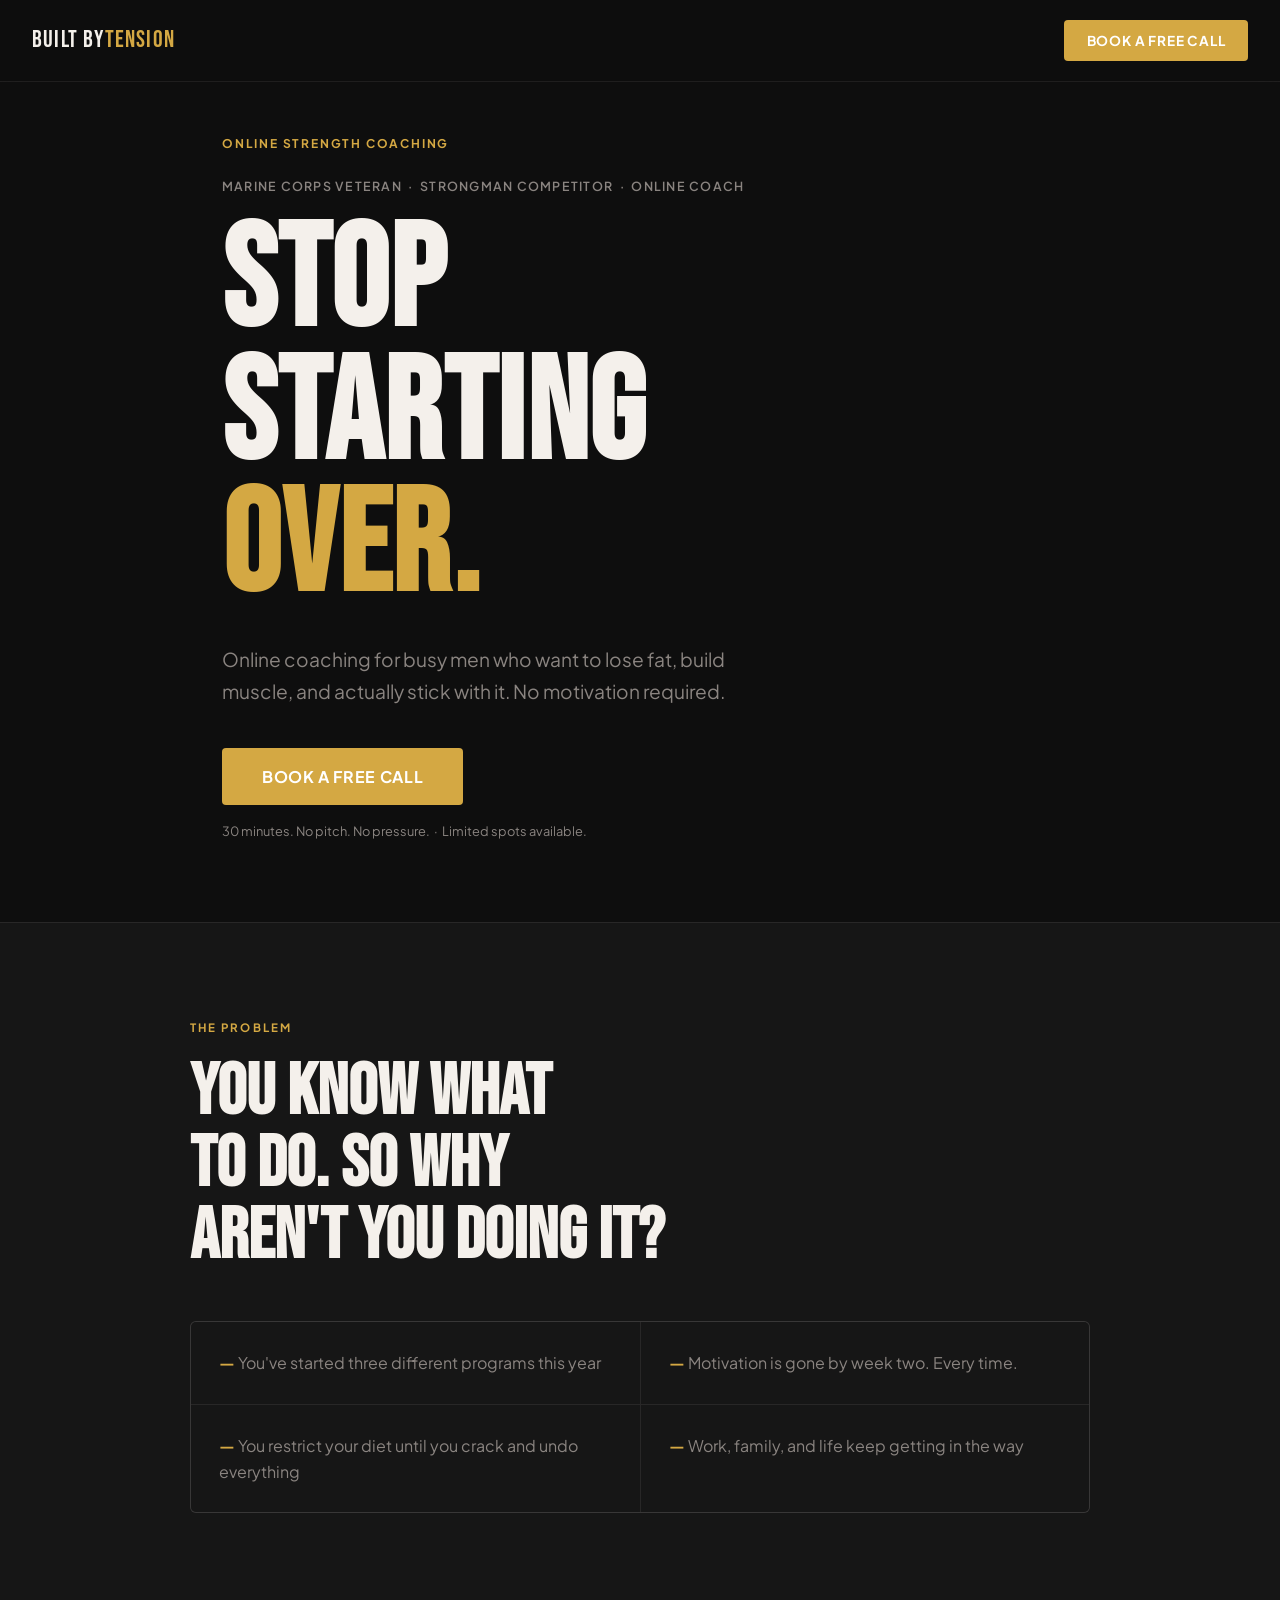
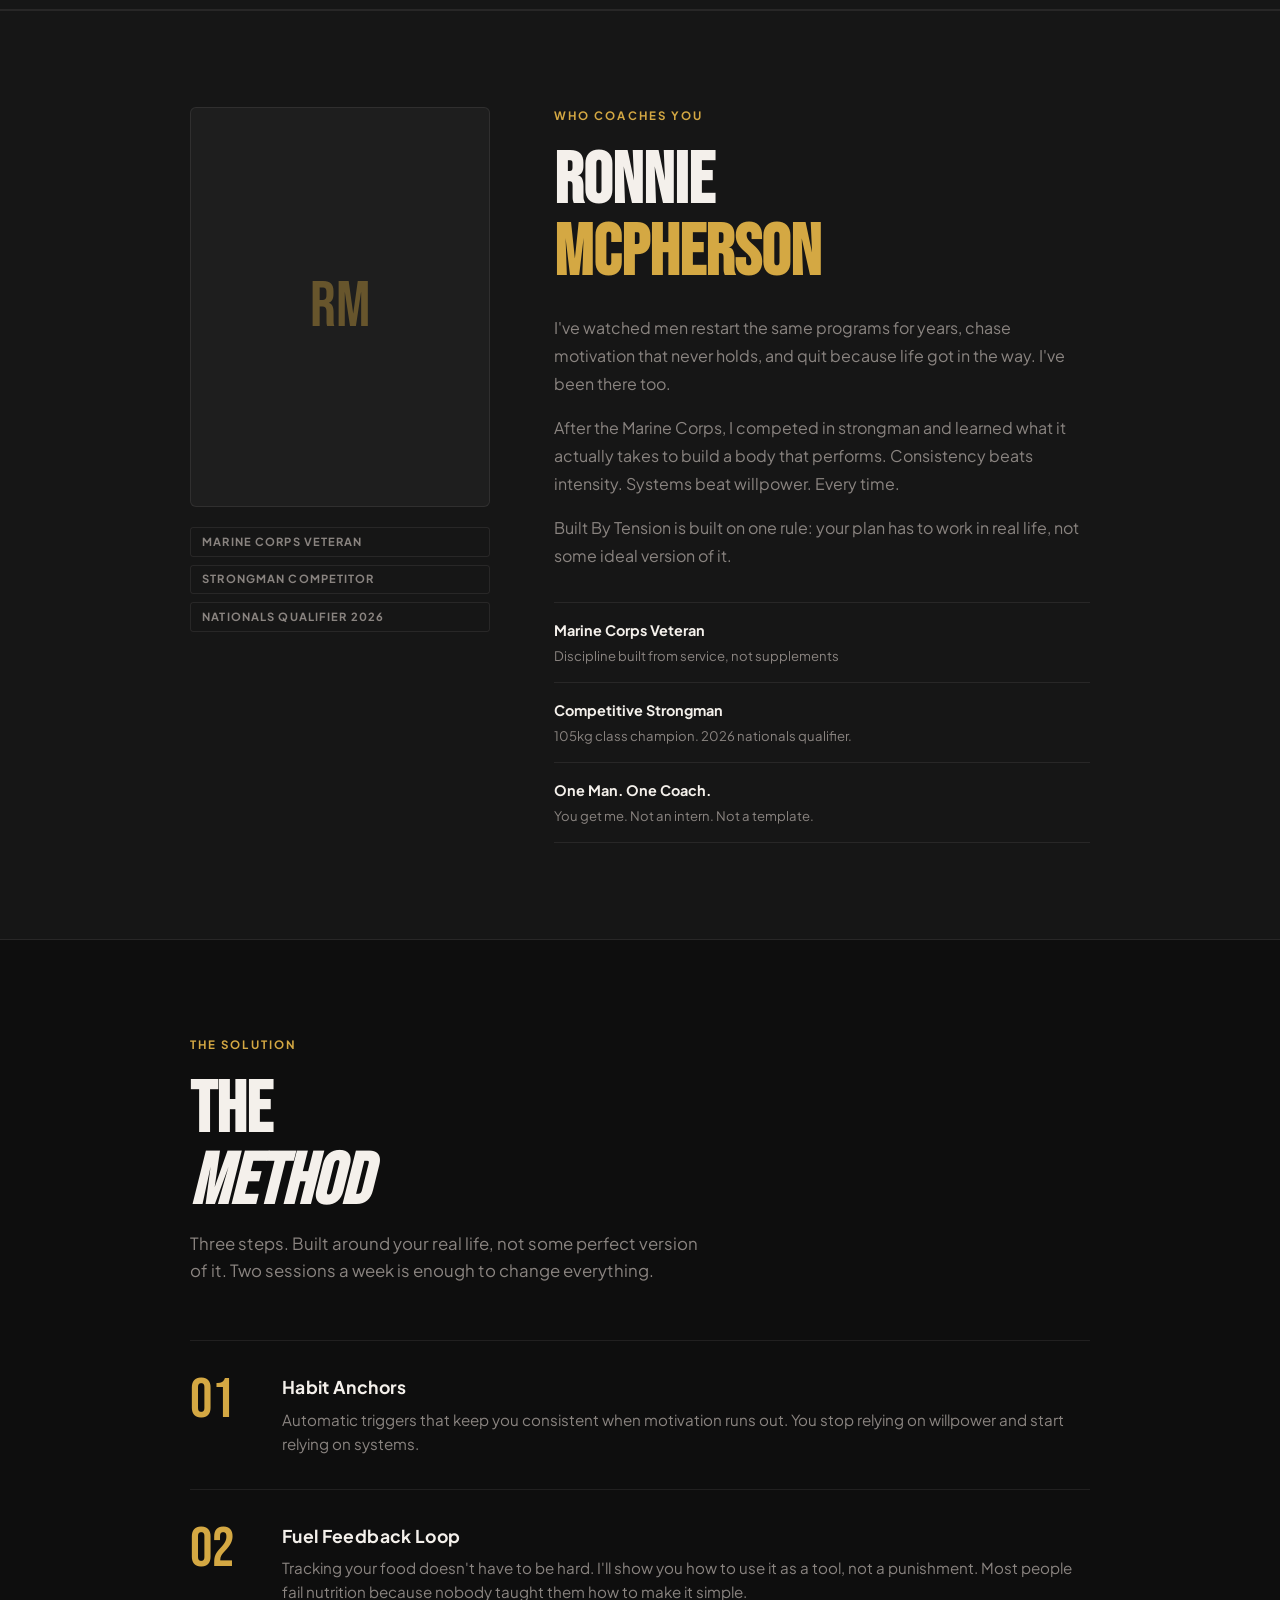
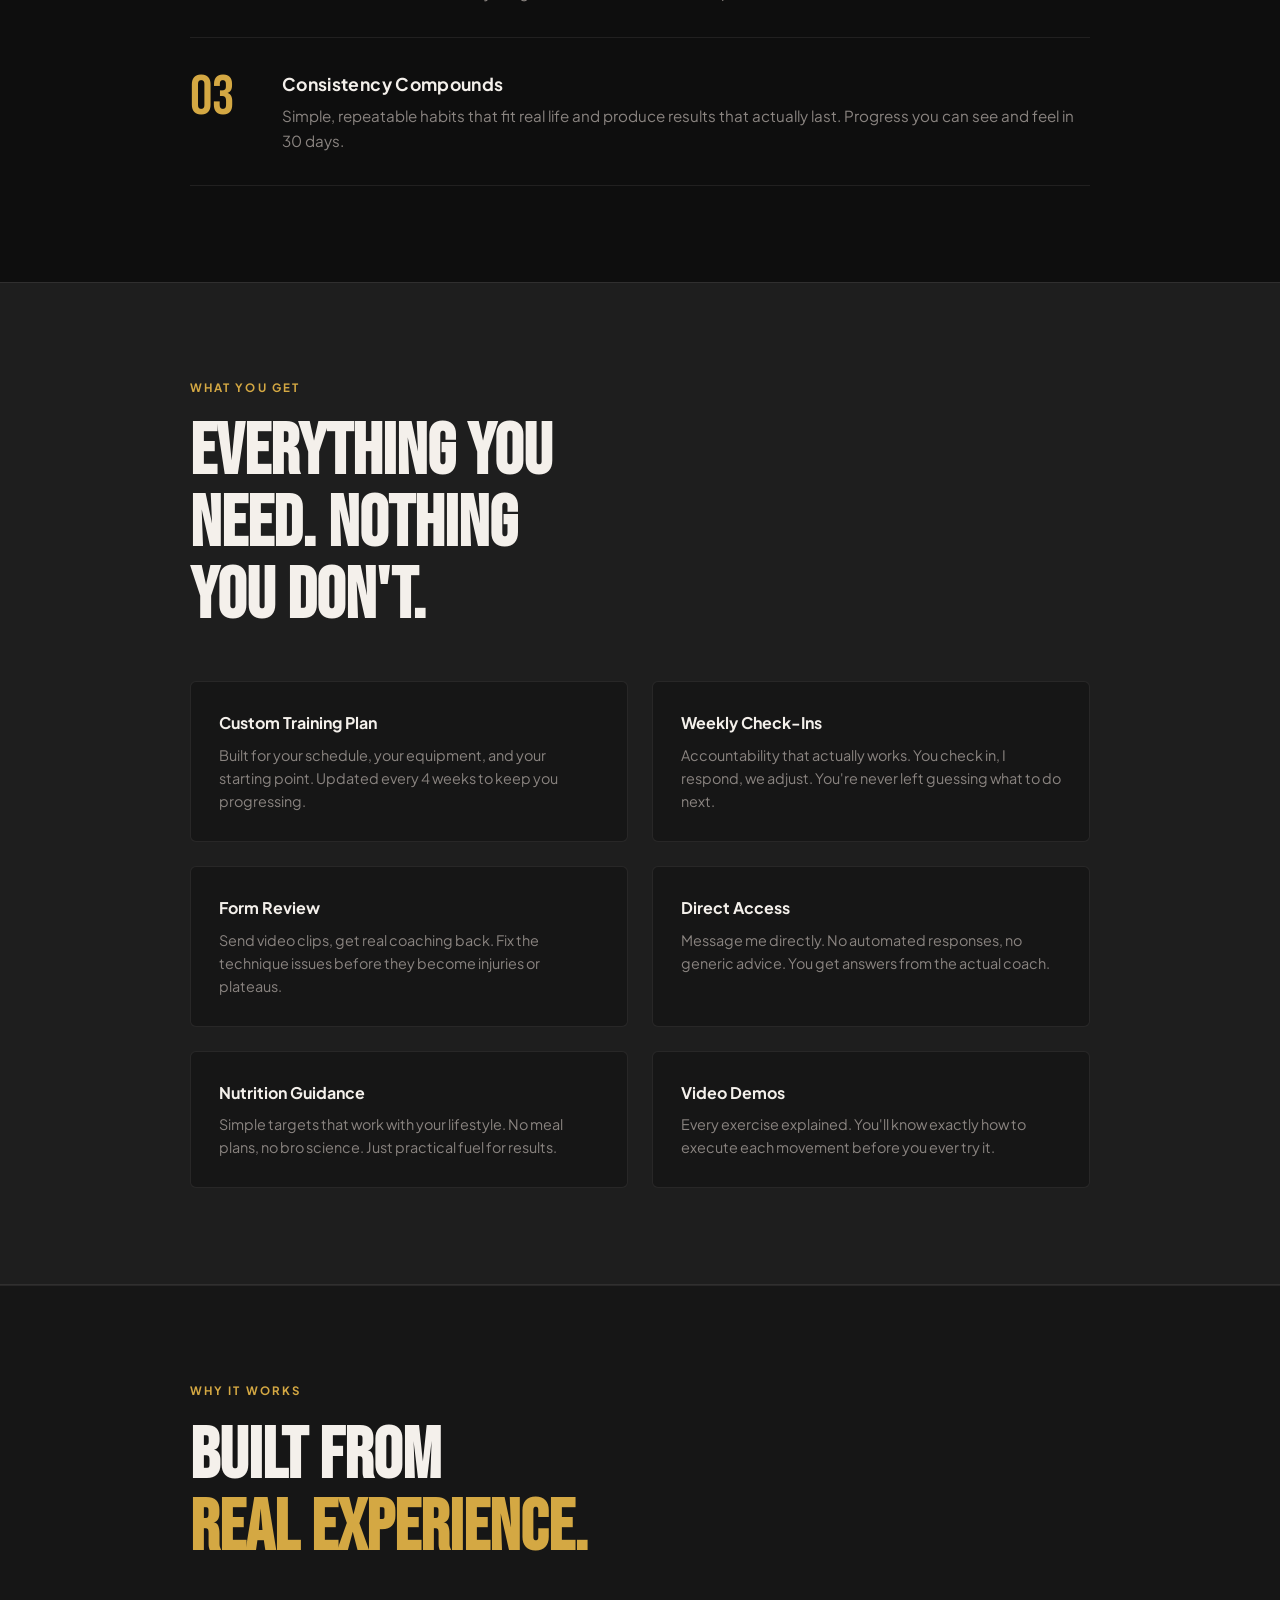
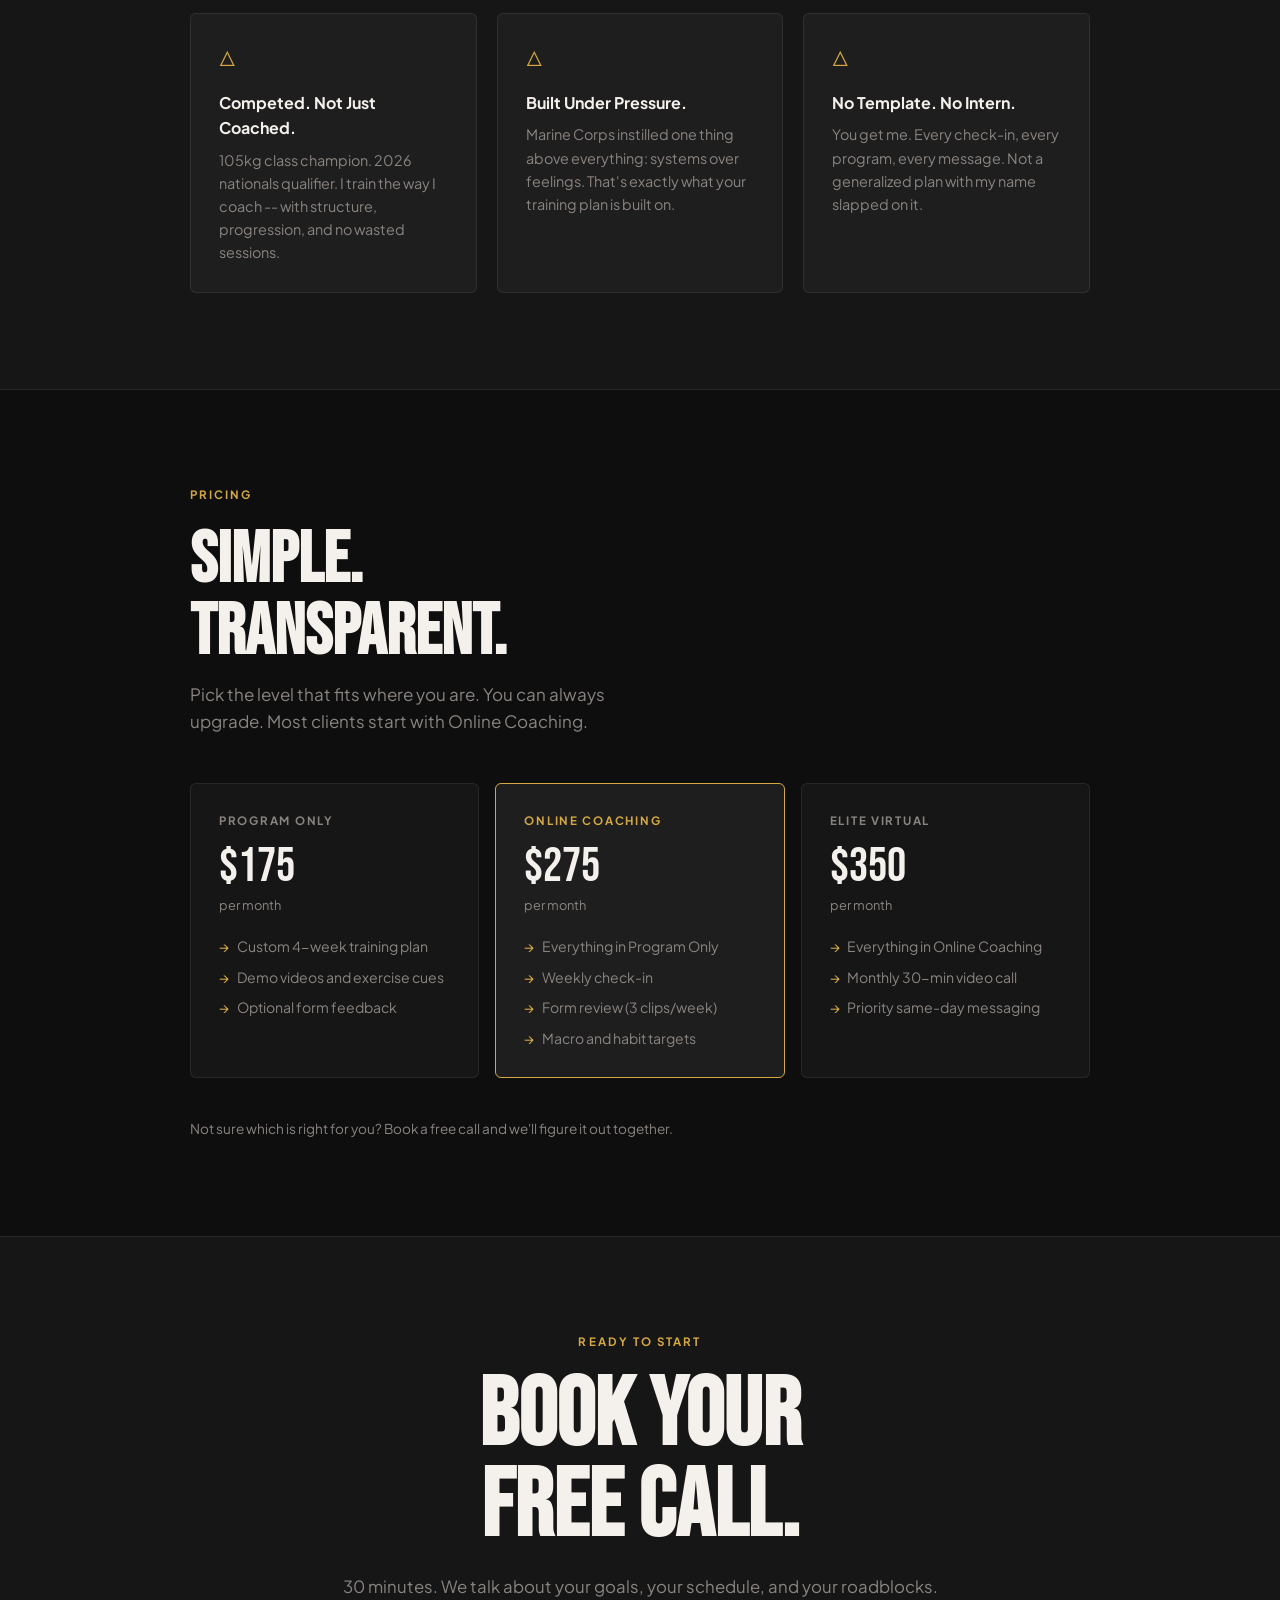
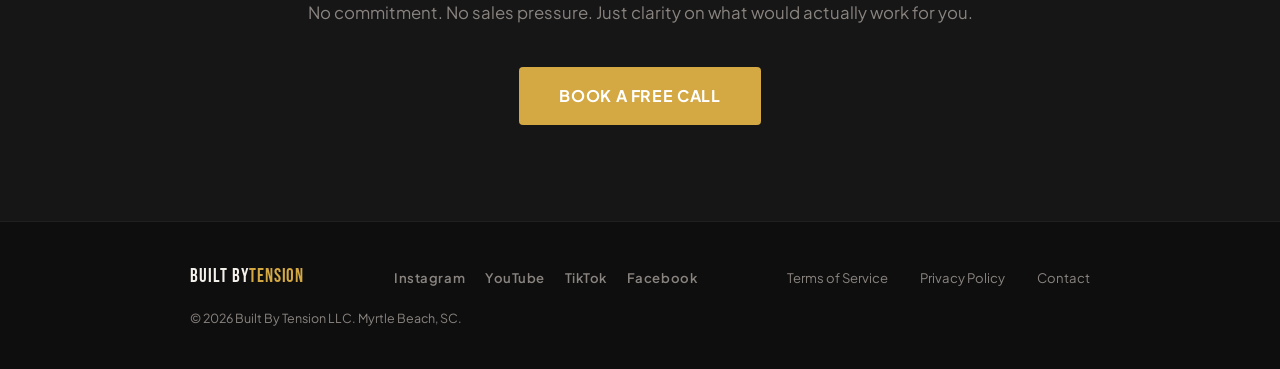
==== index.html @ 8d09f30b "Gold palette, rename system to The Method, honest nutrition copy, grammar fix" ====
<!DOCTYPE html>
<html lang="en">
<head>
  <meta charset="UTF-8">
  <meta name="viewport" content="width=device-width, initial-scale=1.0">
  <meta name="description" content="Online strength coaching for busy men who want to lose fat, build muscle, and stay consistent without fitness taking over their life.">
  <title>Built By Tension — Online Strength Coaching</title>
  <link rel="stylesheet" href="css/style.css">
</head>
<body>

  <!-- NAV -->
  <nav>
    <a href="/" class="nav-logo">Built By<span>Tension</span></a>
    <a href="https://calendly.com/builtbytension" target="_blank" rel="noopener noreferrer" class="btn-nav">Book a Free Call</a>
  </nav>

  <!-- HERO -->
  <section class="hero">
    <div>
      <span class="hero-tag">Online Strength Coaching</span>
      <p class="hero-cred">Marine Corps Veteran &nbsp;&middot;&nbsp; Strongman Competitor &nbsp;&middot;&nbsp; Online Coach</p>
      <h1>Stop<br>Starting<br><em>Over.</em></h1>
      <p class="hero-sub">
        Online coaching for busy men who want to lose fat, build muscle, and actually stick with it.
        No motivation required.
      </p>
      <a href="https://calendly.com/builtbytension" target="_blank" rel="noopener noreferrer" class="btn-primary">Book a Free Call</a>
      <p class="hero-note">30 minutes. No pitch. No pressure. &nbsp;&middot;&nbsp; Limited spots available.</p>
    </div>
  </section>

  <!-- PROBLEM -->
  <section class="problem">
    <div class="container">
      <span class="section-label">The Problem</span>
      <h2>You Know What<br>To Do. So Why<br>Aren't You Doing It?</h2>
      <div class="problem-grid">
        <div class="problem-item"><p>You've started three different programs this year</p></div>
        <div class="problem-item"><p>Motivation is gone by week two. Every time.</p></div>
        <div class="problem-item"><p>You restrict your diet until you crack and undo everything</p></div>
        <div class="problem-item"><p>Work, family, and life keep getting in the way</p></div>
      </div>
    </div>
  </section>

  <!-- COACH -->
  <section class="coach">
    <div class="container">
      <div class="coach-inner">
        <div class="coach-photo-wrap">
          <div class="coach-photo-placeholder">
            <!-- Replace this block with: <img src="img/ronnie.jpg" alt="Ronnie McPherson" class="coach-img"> -->
            <span class="photo-initials">RM</span>
          </div>
          <div class="coach-badges">
            <span class="badge">Marine Corps Veteran</span>
            <span class="badge">Strongman Competitor</span>
            <span class="badge">Nationals Qualifier 2026</span>
          </div>
        </div>
        <div class="coach-bio">
          <span class="section-label">Who Coaches You</span>
          <h2>Ronnie<br><em>McPherson</em></h2>
          <p>I've watched men restart the same programs for years, chase motivation that never holds, and quit because life got in the way. I've been there too.</p>
          <p>After the Marine Corps, I competed in strongman and learned what it actually takes to build a body that performs. Consistency beats intensity. Systems beat willpower. Every time.</p>
          <p>Built By Tension is built on one rule: your plan has to work in real life, not some ideal version of it.</p>
          <ul class="coach-stats">
            <li><strong>Marine Corps Veteran</strong><span>Discipline built from service, not supplements</span></li>
            <li><strong>Competitive Strongman</strong><span>105kg class champion. 2026 nationals qualifier.</span></li>
            <li><strong>One Man. One Coach.</strong><span>You get me. Not an intern. Not a template.</span></li>
          </ul>
        </div>
      </div>
    </div>
  </section>

  <!-- SYSTEM -->
  <section class="system">
    <div class="container">
      <span class="section-label">The Solution</span>
      <h2>The<br><em>Method</em></h2>
      <p class="system-intro">
        Three steps. Built around your real life, not some perfect version of it.
        Two sessions a week is enough to change everything.
      </p>
      <div class="steps">
        <div class="step">
          <span class="step-num">01</span>
          <div class="step-content">
            <h3>Habit Anchors</h3>
            <p>Automatic triggers that keep you consistent when motivation runs out. You stop relying on willpower and start relying on systems.</p>
          </div>
        </div>
        <div class="step">
          <span class="step-num">02</span>
          <div class="step-content">
            <h3>Fuel Feedback Loop</h3>
            <p>Tracking your food doesn't have to be hard. I'll show you how to use it as a tool, not a punishment. Most people fail nutrition because nobody taught them how to make it simple.</p>
          </div>
        </div>
        <div class="step">
          <span class="step-num">03</span>
          <div class="step-content">
            <h3>Consistency Compounds</h3>
            <p>Simple, repeatable habits that fit real life and produce results that actually last. Progress you can see and feel in 30 days.</p>
          </div>
        </div>
      </div>
    </div>
  </section>

  <!-- INCLUDES -->
  <section class="includes">
    <div class="container">
      <span class="section-label">What You Get</span>
      <h2>Everything You<br>Need. Nothing<br>You Don't.</h2>
      <div class="includes-grid">
        <div class="include-card">
          <h3>Custom Training Plan</h3>
          <p>Built for your schedule, your equipment, and your starting point. Updated every 4 weeks to keep you progressing.</p>
        </div>
        <div class="include-card">
          <h3>Weekly Check-Ins</h3>
          <p>Accountability that actually works. You check in, I respond, we adjust. You're never left guessing what to do next.</p>
        </div>
        <div class="include-card">
          <h3>Form Review</h3>
          <p>Send video clips, get real coaching back. Fix the technique issues before they become injuries or plateaus.</p>
        </div>
        <div class="include-card">
          <h3>Direct Access</h3>
          <p>Message me directly. No automated responses, no generic advice. You get answers from the actual coach.</p>
        </div>
        <div class="include-card">
          <h3>Nutrition Guidance</h3>
          <p>Simple targets that work with your lifestyle. No meal plans, no bro science. Just practical fuel for results.</p>
        </div>
        <div class="include-card">
          <h3>Video Demos</h3>
          <p>Every exercise explained. You'll know exactly how to execute each movement before you ever try it.</p>
        </div>
      </div>
    </div>
  </section>

  <!-- PROOF -->
  <section class="proof">
    <div class="container">
      <span class="section-label">Why It Works</span>
      <h2>Built From<br><em>Real Experience.</em></h2>
      <div class="proof-grid">
        <div class="proof-card">
          <span class="proof-icon">&#9651;</span>
          <h3>Competed. Not Just Coached.</h3>
          <p>105kg class champion. 2026 nationals qualifier. I train the way I coach -- with structure, progression, and no wasted sessions.</p>
        </div>
        <div class="proof-card">
          <span class="proof-icon">&#9651;</span>
          <h3>Built Under Pressure.</h3>
          <p>Marine Corps instilled one thing above everything: systems over feelings. That's exactly what your training plan is built on.</p>
        </div>
        <div class="proof-card">
          <span class="proof-icon">&#9651;</span>
          <h3>No Template. No Intern.</h3>
          <p>You get me. Every check-in, every program, every message. Not a generalized plan with my name slapped on it.</p>
        </div>
      </div>
    </div>
  </section>

  <!-- PRICING -->
  <section class="pricing">
    <div class="container">
      <span class="section-label">Pricing</span>
      <h2>Simple.<br>Transparent.</h2>
      <p class="pricing-intro">Pick the level that fits where you are. You can always upgrade. Most clients start with Online Coaching.</p>
      <div class="pricing-cards">
        <div class="price-card">
          <p class="tier">Program Only</p>
          <p class="amount">$175</p>
          <p class="per">per month</p>
          <ul>
            <li>Custom 4-week training plan</li>
            <li>Demo videos and exercise cues</li>
            <li>Optional form feedback</li>
          </ul>
        </div>
        <div class="price-card featured">
          <p class="tier">Online Coaching</p>
          <p class="amount">$275</p>
          <p class="per">per month</p>
          <ul>
            <li>Everything in Program Only</li>
            <li>Weekly check-in</li>
            <li>Form review (3 clips/week)</li>
            <li>Macro and habit targets</li>
          </ul>
        </div>
        <div class="price-card">
          <p class="tier">Elite Virtual</p>
          <p class="amount">$350</p>
          <p class="per">per month</p>
          <ul>
            <li>Everything in Online Coaching</li>
            <li>Monthly 30-min video call</li>
            <li>Priority same-day messaging</li>
          </ul>
        </div>
      </div>
      <p class="pricing-footnote">Not sure which is right for you? Book a free call and we'll figure it out together.</p>
    </div>
  </section>

  <!-- FINAL CTA -->
  <section class="cta-final">
    <div class="container">
      <span class="section-label">Ready to Start</span>
      <h2>Book Your<br>Free Call.</h2>
      <p>30 minutes. We talk about your goals, your schedule, and your roadblocks.<br>No commitment. No sales pressure. Just clarity on what would actually work for you.</p>
      <a href="https://calendly.com/builtbytension" target="_blank" rel="noopener noreferrer" class="btn-primary">Book a Free Call</a>
    </div>
  </section>

  <!-- FOOTER -->
  <footer>
    <div class="footer-inner">
      <a href="/" class="footer-logo">Built By<span>Tension</span></a>
      <div class="footer-socials">
        <a href="https://instagram.com/ronniespath" target="_blank" rel="noopener noreferrer">Instagram</a>
        <a href="https://youtube.com/@ronniespath" target="_blank" rel="noopener noreferrer">YouTube</a>
        <a href="https://tiktok.com/@ronniespath" target="_blank" rel="noopener noreferrer">TikTok</a>
        <a href="https://facebook.com/ronnie.mcpherson" target="_blank" rel="noopener noreferrer">Facebook</a>
      </div>
      <div class="footer-links">
        <a href="/tos.html">Terms of Service</a>
        <a href="/privacy.html">Privacy Policy</a>
        <a href="mailto:builtbytension@gmail.com">Contact</a>
      </div>
      <p class="footer-copy">&copy; 2026 Built By Tension LLC. Myrtle Beach, SC.</p>
    </div>
  </footer>

</body>
</html>
---- css/style.css ----
@import url('https://fonts.googleapis.com/css2?family=Bebas+Neue&family=Plus+Jakarta+Sans:wght@400;500;600;700&display=swap');

*, *::before, *::after { box-sizing: border-box; margin: 0; padding: 0; }

:root {
  --bg:      #0e0e0e;
  --bg-2:    #161616;
  --bg-3:    #1e1e1e;
  --text:    #f4f0eb;
  --muted:   #8a8480;
  --accent:  #d4a843;
  --accent2: #e8c05a;
  --border:  rgba(244,240,235,0.08);
}

html { scroll-behavior: smooth; }

body {
  background: var(--bg);
  color: var(--text);
  font-family: 'Plus Jakarta Sans', sans-serif;
  font-size: 17px;
  line-height: 1.6;
  -webkit-font-smoothing: antialiased;
}

/* ── NAV ── */
nav {
  position: fixed;
  top: 0;
  left: 0;
  right: 0;
  z-index: 100;
  display: flex;
  align-items: center;
  justify-content: space-between;
  padding: 1.25rem 2rem;
  background: rgba(14,14,14,0.92);
  backdrop-filter: blur(12px);
  border-bottom: 1px solid var(--border);
}

.nav-logo {
  font-family: 'Bebas Neue', sans-serif;
  font-size: 1.5rem;
  letter-spacing: 0.05em;
  color: var(--text);
  text-decoration: none;
}

.nav-logo span { color: var(--accent); }

.btn-nav {
  background: var(--accent);
  color: #fff;
  text-decoration: none;
  font-weight: 700;
  font-size: 0.85rem;
  letter-spacing: 0.06em;
  text-transform: uppercase;
  padding: 0.6rem 1.4rem;
  border-radius: 4px;
  transition: background 0.2s;
}

.btn-nav:hover { background: var(--accent2); }

/* ── HERO ── */
.hero {
  min-height: 100vh;
  display: flex;
  flex-direction: column;
  justify-content: center;
  padding: 8rem 2rem 5rem;
  max-width: 900px;
  margin: 0 auto;
}

.hero-tag {
  display: inline-block;
  font-size: 0.75rem;
  font-weight: 700;
  letter-spacing: 0.15em;
  text-transform: uppercase;
  color: var(--accent);
  margin-bottom: 1.5rem;
}

.hero h1 {
  font-family: 'Bebas Neue', sans-serif;
  font-size: clamp(4.5rem, 12vw, 9rem);
  line-height: 0.92;
  letter-spacing: 0.01em;
  margin-bottom: 1.75rem;
}

.hero h1 em {
  font-style: normal;
  color: var(--accent);
}

.hero-sub {
  font-size: clamp(1rem, 2vw, 1.2rem);
  color: var(--muted);
  max-width: 540px;
  margin-bottom: 2.5rem;
  line-height: 1.7;
}

.btn-primary {
  display: inline-block;
  background: var(--accent);
  color: #fff;
  text-decoration: none;
  font-weight: 700;
  font-size: 1rem;
  letter-spacing: 0.04em;
  text-transform: uppercase;
  padding: 1rem 2.5rem;
  border-radius: 4px;
  transition: background 0.2s, transform 0.15s;
}

.btn-primary:hover { background: var(--accent2); transform: translateY(-2px); }

.hero-cred {
  font-size: 0.78rem;
  font-weight: 600;
  letter-spacing: 0.1em;
  text-transform: uppercase;
  color: var(--muted);
  margin-bottom: 1.25rem;
}

.hero-note {
  margin-top: 1rem;
  font-size: 0.8rem;
  color: var(--muted);
}

/* ── SECTION BASE ── */
section { padding: 6rem 2rem; }

.container {
  max-width: 900px;
  margin: 0 auto;
}

.section-label {
  display: block;
  font-size: 0.72rem;
  font-weight: 700;
  letter-spacing: 0.18em;
  text-transform: uppercase;
  color: var(--accent);
  margin-bottom: 1.25rem;
}

/* ── PROBLEM ── */
.problem {
  background: var(--bg-2);
  border-top: 1px solid var(--border);
  border-bottom: 1px solid var(--border);
}

.problem h2 {
  font-family: 'Bebas Neue', sans-serif;
  font-size: clamp(2.5rem, 6vw, 4.5rem);
  line-height: 1;
  margin-bottom: 2rem;
}

.problem-grid {
  display: grid;
  grid-template-columns: 1fr 1fr;
  gap: 1px;
  background: var(--border);
  border: 1px solid var(--border);
  border-radius: 6px;
  overflow: hidden;
  margin-top: 3rem;
}

.problem-item {
  background: var(--bg-2);
  padding: 1.75rem;
}

.problem-item p {
  font-size: 1rem;
  color: var(--muted);
  line-height: 1.6;
}

.problem-item p::before {
  content: '— ';
  color: var(--accent);
  font-weight: 700;
}

/* ── COACH ── */
.coach {
  background: var(--bg-2);
  border-top: 1px solid var(--border);
  border-bottom: 1px solid var(--border);
}

.coach-inner {
  display: grid;
  grid-template-columns: 300px 1fr;
  gap: 4rem;
  align-items: start;
}

.coach-photo-wrap {
  display: flex;
  flex-direction: column;
  gap: 1.25rem;
}

.coach-photo-placeholder {
  width: 100%;
  aspect-ratio: 3/4;
  background: var(--bg-3);
  border: 1px solid var(--border);
  border-radius: 6px;
  display: flex;
  align-items: center;
  justify-content: center;
}

.coach-img {
  width: 100%;
  aspect-ratio: 3/4;
  object-fit: cover;
  border-radius: 6px;
  display: block;
}

.photo-initials {
  font-family: 'Bebas Neue', sans-serif;
  font-size: 4rem;
  color: var(--accent);
  opacity: 0.4;
}

.coach-badges {
  display: flex;
  flex-direction: column;
  gap: 0.5rem;
}

.badge {
  display: inline-block;
  font-size: 0.7rem;
  font-weight: 700;
  letter-spacing: 0.1em;
  text-transform: uppercase;
  color: var(--muted);
  border: 1px solid var(--border);
  border-radius: 3px;
  padding: 0.3rem 0.7rem;
}

.coach-bio h2 {
  font-family: 'Bebas Neue', sans-serif;
  font-size: clamp(2.5rem, 6vw, 4.5rem);
  line-height: 1;
  margin-bottom: 1.5rem;
}

.coach-bio h2 em {
  font-style: normal;
  color: var(--accent);
}

.coach-bio p {
  color: var(--muted);
  font-size: 1rem;
  line-height: 1.75;
  margin-bottom: 1rem;
}

.coach-stats {
  list-style: none;
  display: flex;
  flex-direction: column;
  gap: 0;
  margin-top: 2rem;
  border-top: 1px solid var(--border);
}

.coach-stats li {
  display: flex;
  flex-direction: column;
  padding: 1rem 0;
  border-bottom: 1px solid var(--border);
}

.coach-stats li strong {
  font-size: 0.9rem;
  font-weight: 700;
  color: var(--text);
  margin-bottom: 0.2rem;
}

.coach-stats li span {
  font-size: 0.82rem;
  color: var(--muted);
}

/* ── TESTIMONIALS ── */
.testimonials {
  background: var(--bg-3);
  border-top: 1px solid var(--border);
  border-bottom: 1px solid var(--border);
}

.testimonials h2 {
  font-family: 'Bebas Neue', sans-serif;
  font-size: clamp(2.5rem, 6vw, 4.5rem);
  line-height: 1;
  margin-bottom: 3rem;
}

.testimonials h2 em {
  font-style: normal;
  color: var(--accent);
}

.testimonial-grid {
  display: grid;
  grid-template-columns: repeat(3, 1fr);
  gap: 1.25rem;
}

.testimonial-card {
  background: var(--bg-2);
  border: 1px solid var(--border);
  border-radius: 6px;
  padding: 1.75rem;
  display: flex;
  flex-direction: column;
  gap: 1.5rem;
}

.testimonial-text {
  font-size: 0.95rem;
  color: var(--text);
  line-height: 1.7;
  flex: 1;
}

.testimonial-text::before {
  content: '\201C';
  color: var(--accent);
  font-size: 1.5rem;
  line-height: 0;
  vertical-align: -0.4rem;
  margin-right: 0.15rem;
}

.testimonial-author {
  display: flex;
  align-items: center;
  gap: 0.9rem;
}

.author-avatar {
  width: 40px;
  height: 40px;
  background: var(--accent);
  border-radius: 50%;
  display: flex;
  align-items: center;
  justify-content: center;
  font-family: 'Bebas Neue', sans-serif;
  font-size: 1.1rem;
  color: #fff;
  flex-shrink: 0;
}

.author-name {
  font-size: 0.88rem;
  font-weight: 700;
  color: var(--text);
}

.author-tag {
  font-size: 0.75rem;
  color: var(--muted);
  margin-top: 0.1rem;
}

/* ── SYSTEM ── */
.system { background: var(--bg); }

.system h2 {
  font-family: 'Bebas Neue', sans-serif;
  font-size: clamp(2.5rem, 6vw, 4.5rem);
  line-height: 1;
  margin-bottom: 0.75rem;
}

.system-intro {
  color: var(--muted);
  max-width: 520px;
  margin-bottom: 3.5rem;
  font-size: 1.05rem;
}

.steps { display: flex; flex-direction: column; gap: 0; }

.step {
  display: flex;
  gap: 2rem;
  padding: 2rem 0;
  border-bottom: 1px solid var(--border);
}

.step:first-child { border-top: 1px solid var(--border); }

.step-num {
  font-family: 'Bebas Neue', sans-serif;
  font-size: 3.5rem;
  color: var(--accent);
  line-height: 1;
  min-width: 60px;
}

.step-content h3 {
  font-size: 1.1rem;
  font-weight: 700;
  margin-bottom: 0.4rem;
  letter-spacing: 0.02em;
}

.step-content p { color: var(--muted); font-size: 0.95rem; }

/* ── INCLUDES ── */
.includes { background: var(--bg-3); border-top: 1px solid var(--border); border-bottom: 1px solid var(--border); }

.includes h2 {
  font-family: 'Bebas Neue', sans-serif;
  font-size: clamp(2.5rem, 6vw, 4.5rem);
  line-height: 1;
  margin-bottom: 3rem;
}

.includes-grid {
  display: grid;
  grid-template-columns: repeat(2, 1fr);
  gap: 1.5rem;
}

.include-card {
  background: var(--bg-2);
  border: 1px solid var(--border);
  border-radius: 6px;
  padding: 1.75rem;
}

.include-card h3 {
  font-size: 1rem;
  font-weight: 700;
  margin-bottom: 0.5rem;
}

.include-card p { font-size: 0.9rem; color: var(--muted); line-height: 1.6; }

/* ── QUOTE ── */
.quote-section {
  background: var(--accent);
  padding: 5rem 2rem;
}

.quote-section .container { max-width: 720px; }

blockquote {
  font-family: 'Bebas Neue', sans-serif;
  font-size: clamp(2rem, 5vw, 3.5rem);
  line-height: 1.05;
  color: #fff;
  margin-bottom: 1.5rem;
}

.quote-attr { font-size: 0.85rem; color: rgba(255,255,255,0.65); font-weight: 600; letter-spacing: 0.08em; text-transform: uppercase; }

/* ── PROOF ── */
.proof {
  background: var(--bg-2);
  border-top: 1px solid var(--border);
  border-bottom: 1px solid var(--border);
}

.proof h2 {
  font-family: 'Bebas Neue', sans-serif;
  font-size: clamp(2.5rem, 6vw, 4.5rem);
  line-height: 1;
  margin-bottom: 3rem;
}

.proof h2 em { font-style: normal; color: var(--accent); }

.proof-grid {
  display: grid;
  grid-template-columns: repeat(3, 1fr);
  gap: 1.25rem;
}

.proof-card {
  background: var(--bg-3);
  border: 1px solid var(--border);
  border-radius: 6px;
  padding: 1.75rem;
}

.proof-icon {
  display: block;
  color: var(--accent);
  font-size: 1.25rem;
  margin-bottom: 1rem;
}

.proof-card h3 {
  font-size: 1rem;
  font-weight: 700;
  margin-bottom: 0.5rem;
}

.proof-card p { font-size: 0.9rem; color: var(--muted); line-height: 1.6; }

/* ── PRICING ── */
.pricing { background: var(--bg); }

.pricing h2 {
  font-family: 'Bebas Neue', sans-serif;
  font-size: clamp(2.5rem, 6vw, 4.5rem);
  line-height: 1;
  margin-bottom: 0.75rem;
}

.pricing-intro { color: var(--muted); max-width: 480px; margin-bottom: 3rem; }
.pricing-footnote { font-size: 0.85rem; color: var(--muted); }

.pricing-cards {
  display: grid;
  grid-template-columns: repeat(3, 1fr);
  gap: 1rem;
  margin-bottom: 2.5rem;
}

.price-card {
  background: var(--bg-2);
  border: 1px solid var(--border);
  border-radius: 6px;
  padding: 1.75rem;
}

.price-card.featured {
  border-color: var(--accent);
  background: var(--bg-3);
}

.price-card .tier { font-size: 0.72rem; font-weight: 700; letter-spacing: 0.15em; text-transform: uppercase; color: var(--muted); margin-bottom: 0.75rem; }
.price-card.featured .tier { color: var(--accent); }
.price-card .amount { font-family: 'Bebas Neue', sans-serif; font-size: 3rem; line-height: 1; margin-bottom: 0.25rem; }
.price-card .per { font-size: 0.8rem; color: var(--muted); margin-bottom: 1.25rem; }
.price-card ul { list-style: none; display: flex; flex-direction: column; gap: 0.5rem; }
.price-card li { font-size: 0.88rem; color: var(--muted); padding-left: 1.1rem; position: relative; }
.price-card li::before { content: '→'; position: absolute; left: 0; color: var(--accent); }

/* ── CTA FINAL ── */
.cta-final {
  background: var(--bg-2);
  border-top: 1px solid var(--border);
  text-align: center;
}

.cta-final h2 {
  font-family: 'Bebas Neue', sans-serif;
  font-size: clamp(3rem, 8vw, 6rem);
  line-height: 0.95;
  margin-bottom: 1.25rem;
}

.cta-final p { color: var(--muted); margin-bottom: 2.5rem; font-size: 1.05rem; }

/* ── FOOTER ── */
footer {
  background: var(--bg);
  border-top: 1px solid var(--border);
  padding: 2.5rem 2rem;
}

.footer-inner {
  max-width: 900px;
  margin: 0 auto;
  display: flex;
  align-items: center;
  justify-content: space-between;
  flex-wrap: wrap;
  gap: 1rem;
}

.footer-logo {
  font-family: 'Bebas Neue', sans-serif;
  font-size: 1.2rem;
  letter-spacing: 0.05em;
  color: var(--text);
  text-decoration: none;
}

.footer-logo span { color: var(--accent); }

.footer-links { display: flex; gap: 2rem; flex-wrap: wrap; }
.footer-links a { font-size: 0.82rem; color: var(--muted); text-decoration: none; transition: color 0.2s; }
.footer-links a:hover { color: var(--accent); }

.footer-socials { display: flex; gap: 1.25rem; }
.footer-socials a { font-size: 0.82rem; color: var(--muted); text-decoration: none; font-weight: 600; letter-spacing: 0.04em; transition: color 0.2s; }
.footer-socials a:hover { color: var(--accent); }

.footer-copy { font-size: 0.78rem; color: var(--muted); }

/* ── RESPONSIVE ── */
@media (max-width: 860px) {
  .coach-inner { grid-template-columns: 1fr; gap: 2rem; }
  .coach-photo-placeholder, .coach-img { aspect-ratio: 4/3; max-width: 400px; }
  .coach-badges { flex-direction: row; flex-wrap: wrap; }
  .proof-grid { grid-template-columns: 1fr; }
}

@media (max-width: 680px) {
  nav { padding: 1rem 1.25rem; }
  section { padding: 4rem 1.25rem; }

  .problem-grid,
  .includes-grid,
  .pricing-cards { grid-template-columns: 1fr; }

  .step { flex-direction: row; gap: 1.25rem; }
  .step-num { font-size: 2.5rem; min-width: 40px; }

  .footer-inner { flex-direction: column; align-items: flex-start; }
}
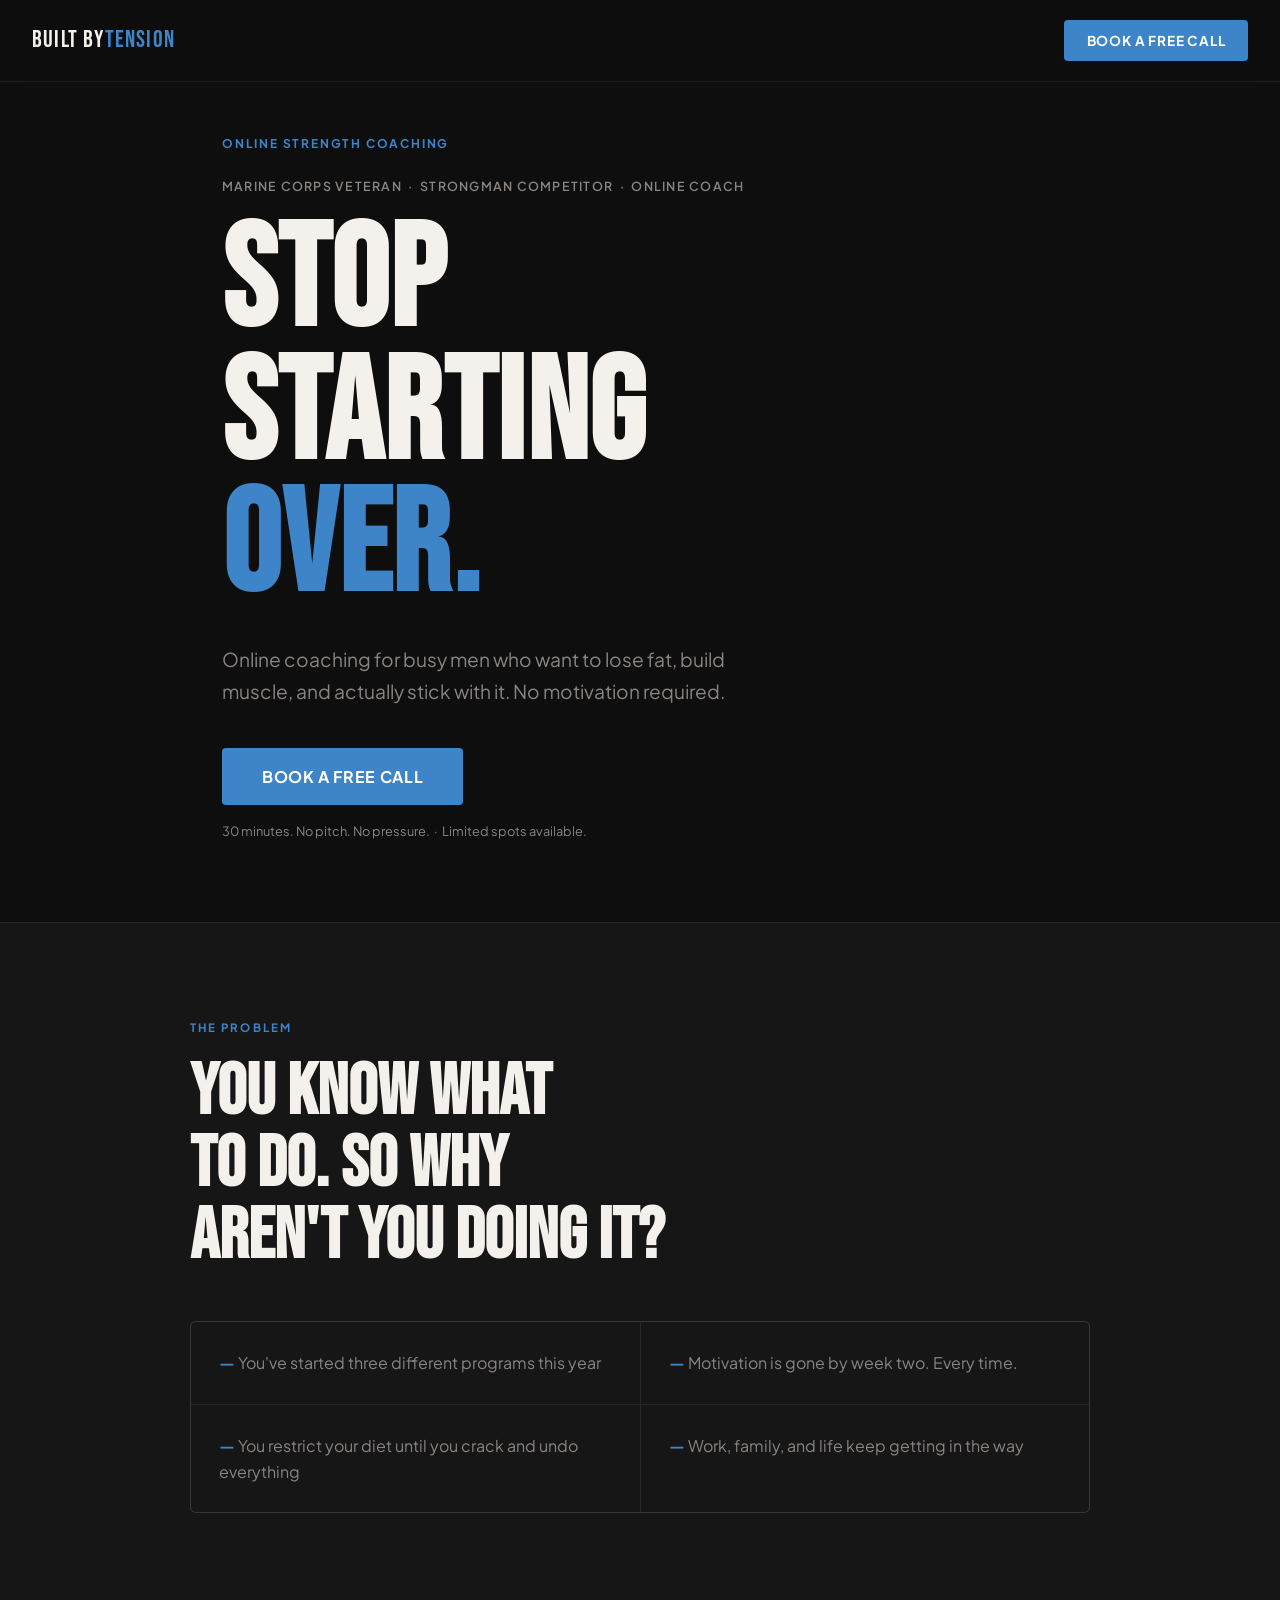
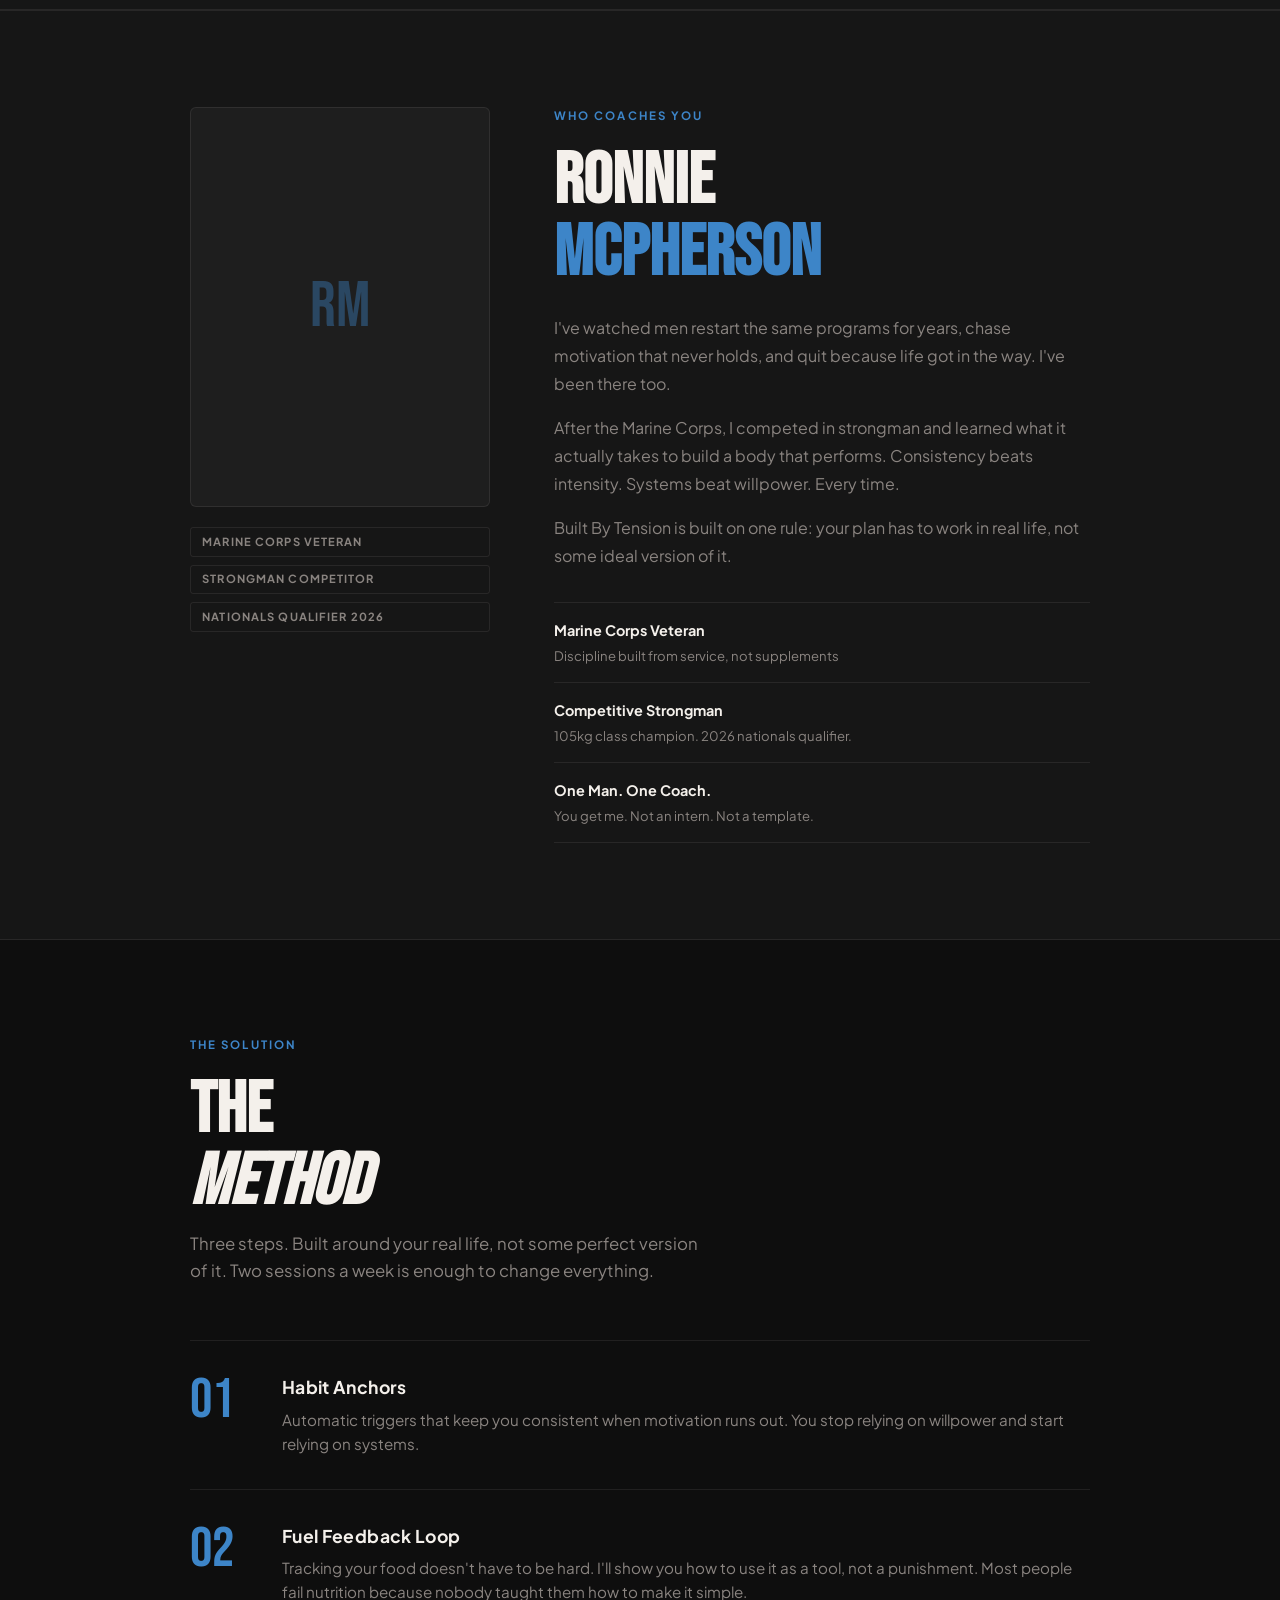
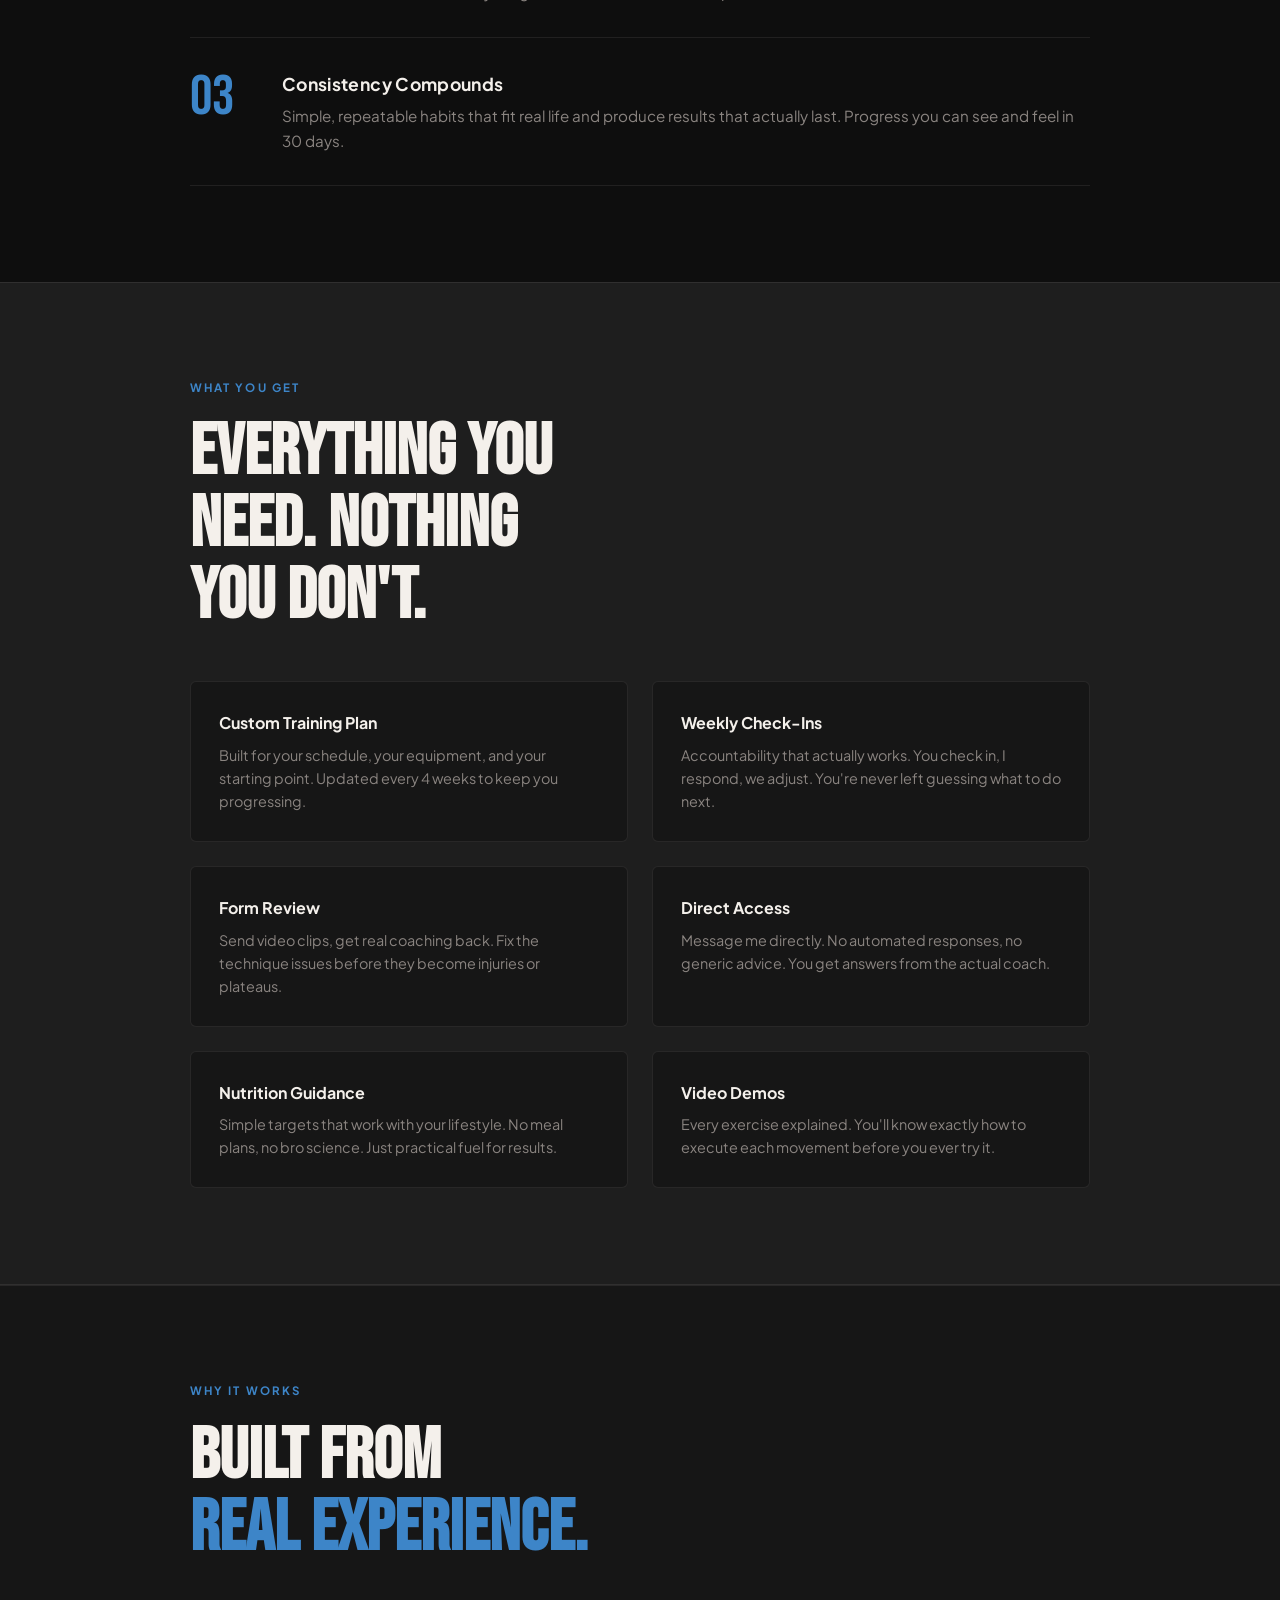
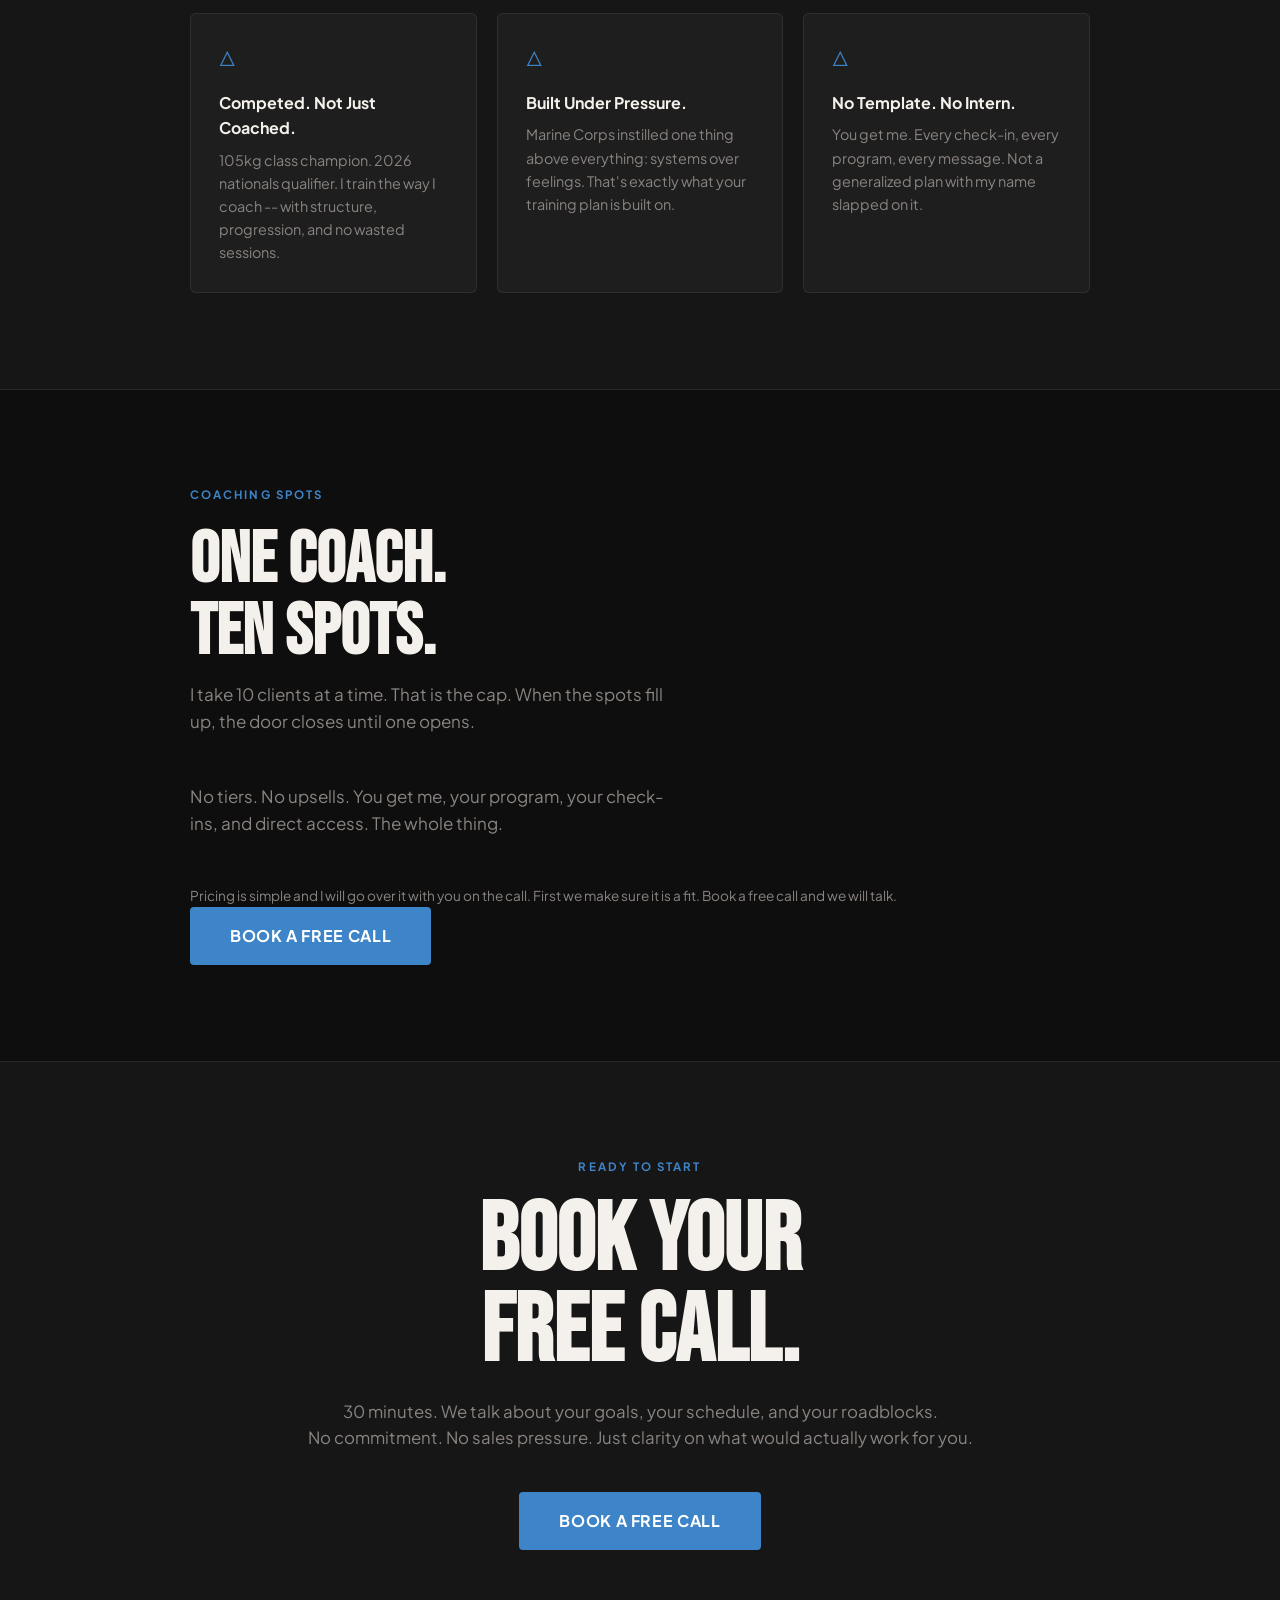
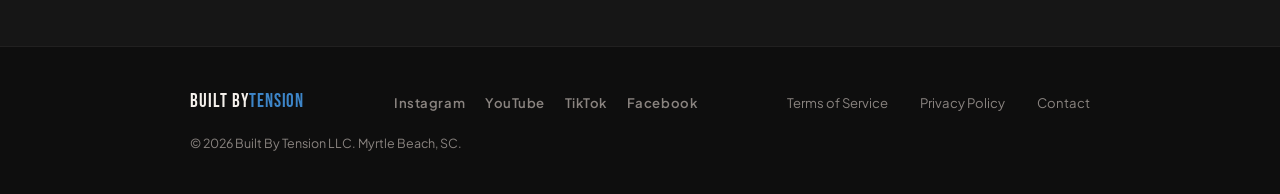
==== commit 377dc8bd: "Remove pricing tiers, lead with a free call (no prices listed) Co-Authored-By: Claude Opus 4.8 (1M c" ====
--- a/index.html
+++ b/index.html
@@ -172,43 +172,12 @@
   <!-- PRICING -->
   <section class="pricing">
     <div class="container">
-      <span class="section-label">Pricing</span>
-      <h2>Simple.<br>Transparent.</h2>
-      <p class="pricing-intro">Pick the level that fits where you are. You can always upgrade. Most clients start with Online Coaching.</p>
-      <div class="pricing-cards">
-        <div class="price-card">
-          <p class="tier">Program Only</p>
-          <p class="amount">$175</p>
-          <p class="per">per month</p>
-          <ul>
-            <li>Custom 4-week training plan</li>
-            <li>Demo videos and exercise cues</li>
-            <li>Optional form feedback</li>
-          </ul>
-        </div>
-        <div class="price-card featured">
-          <p class="tier">Online Coaching</p>
-          <p class="amount">$275</p>
-          <p class="per">per month</p>
-          <ul>
-            <li>Everything in Program Only</li>
-            <li>Weekly check-in</li>
-            <li>Form review (3 clips/week)</li>
-            <li>Macro and habit targets</li>
-          </ul>
-        </div>
-        <div class="price-card">
-          <p class="tier">Elite Virtual</p>
-          <p class="amount">$350</p>
-          <p class="per">per month</p>
-          <ul>
-            <li>Everything in Online Coaching</li>
-            <li>Monthly 30-min video call</li>
-            <li>Priority same-day messaging</li>
-          </ul>
-        </div>
-      </div>
-      <p class="pricing-footnote">Not sure which is right for you? Book a free call and we'll figure it out together.</p>
+      <span class="section-label">Coaching Spots</span>
+      <h2>One Coach.<br>Ten Spots.</h2>
+      <p class="pricing-intro">I take 10 clients at a time. That is the cap. When the spots fill up, the door closes until one opens.</p>
+      <p class="pricing-intro">No tiers. No upsells. You get me, your program, your check-ins, and direct access. The whole thing.</p>
+      <p class="pricing-footnote">Pricing is simple and I will go over it with you on the call. First we make sure it is a fit. Book a free call and we will talk.</p>
+      <a href="https://calendly.com/builtbytension" target="_blank" rel="noopener noreferrer" class="btn-primary">Book a Free Call</a>
     </div>
   </section>
 
--- a/css/style.css
+++ b/css/style.css
@@ -8,8 +8,8 @@
   --bg-3:    #1e1e1e;
   --text:    #f4f0eb;
   --muted:   #8a8480;
-  --accent:  #d4a843;
-  --accent2: #e8c05a;
+  --accent:  #3d85c8;
+  --accent2: #5599d8;
   --border:  rgba(244,240,235,0.08);
 }
 
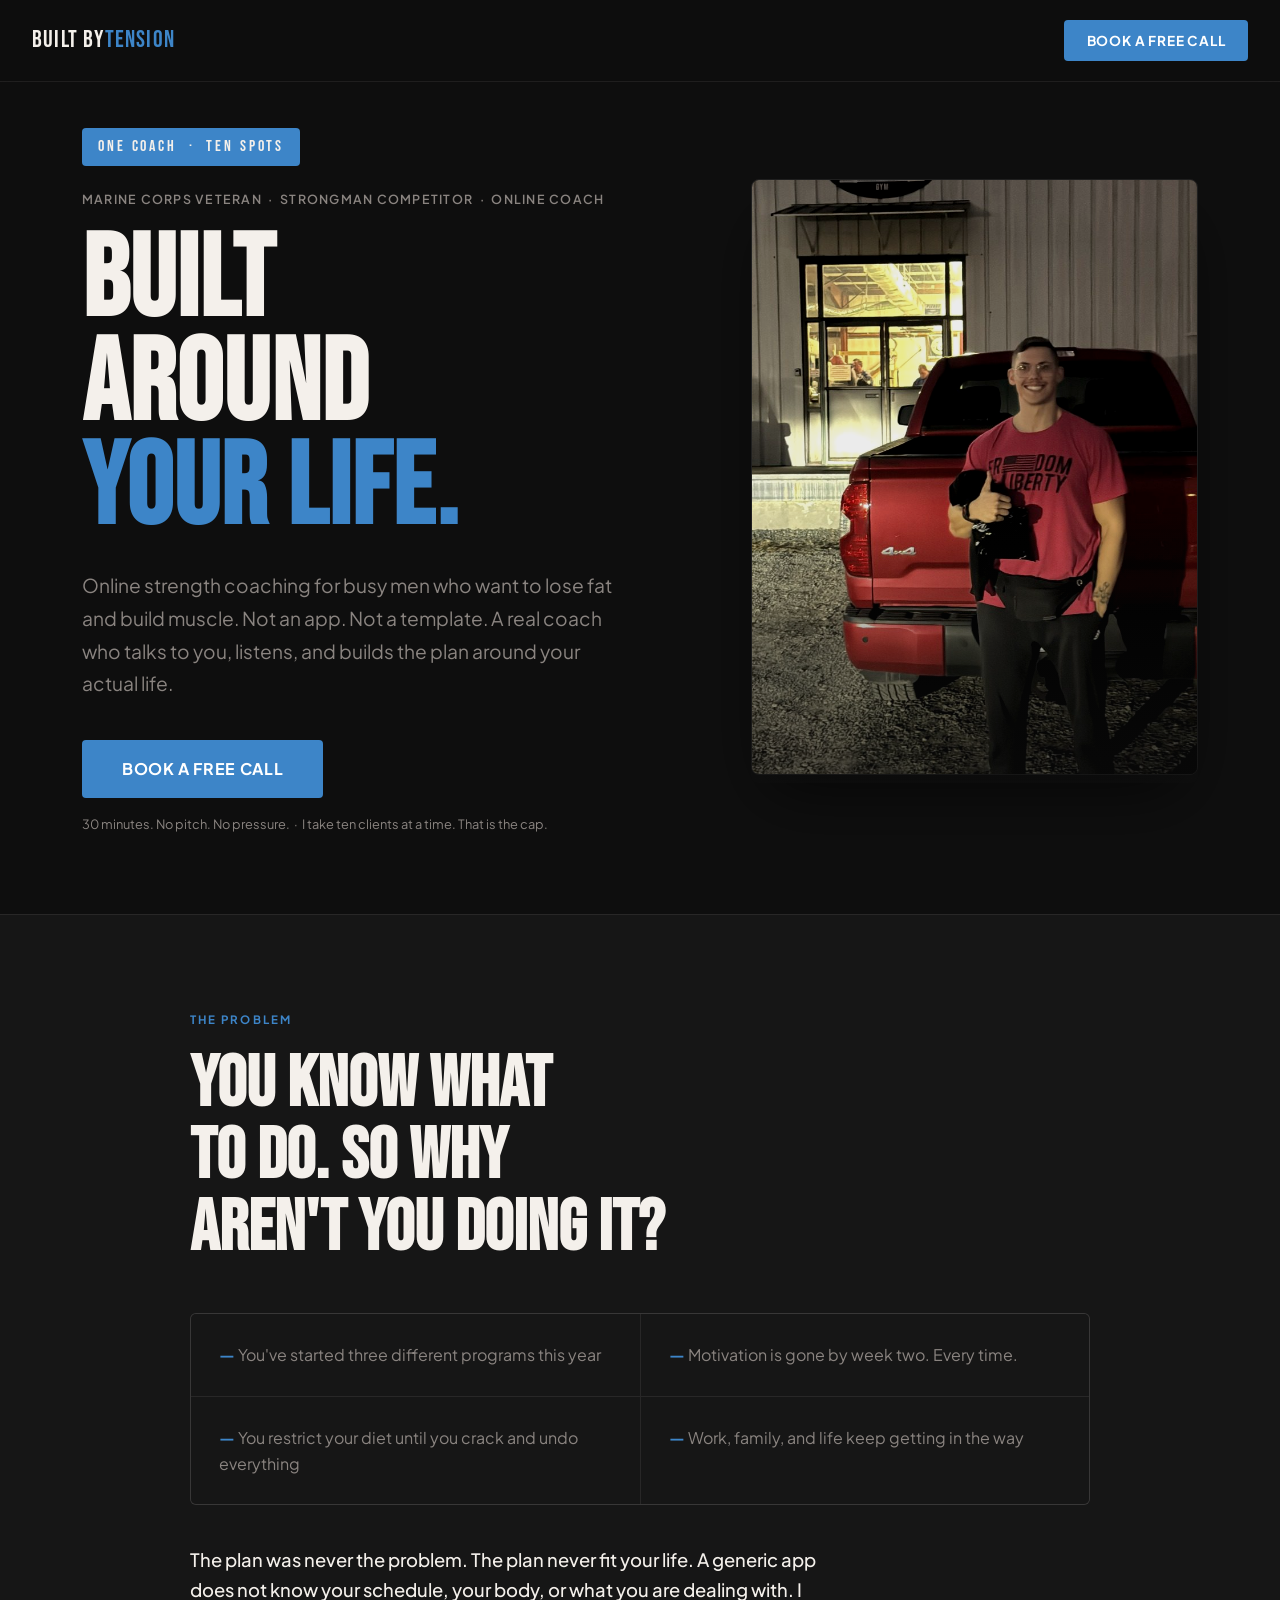
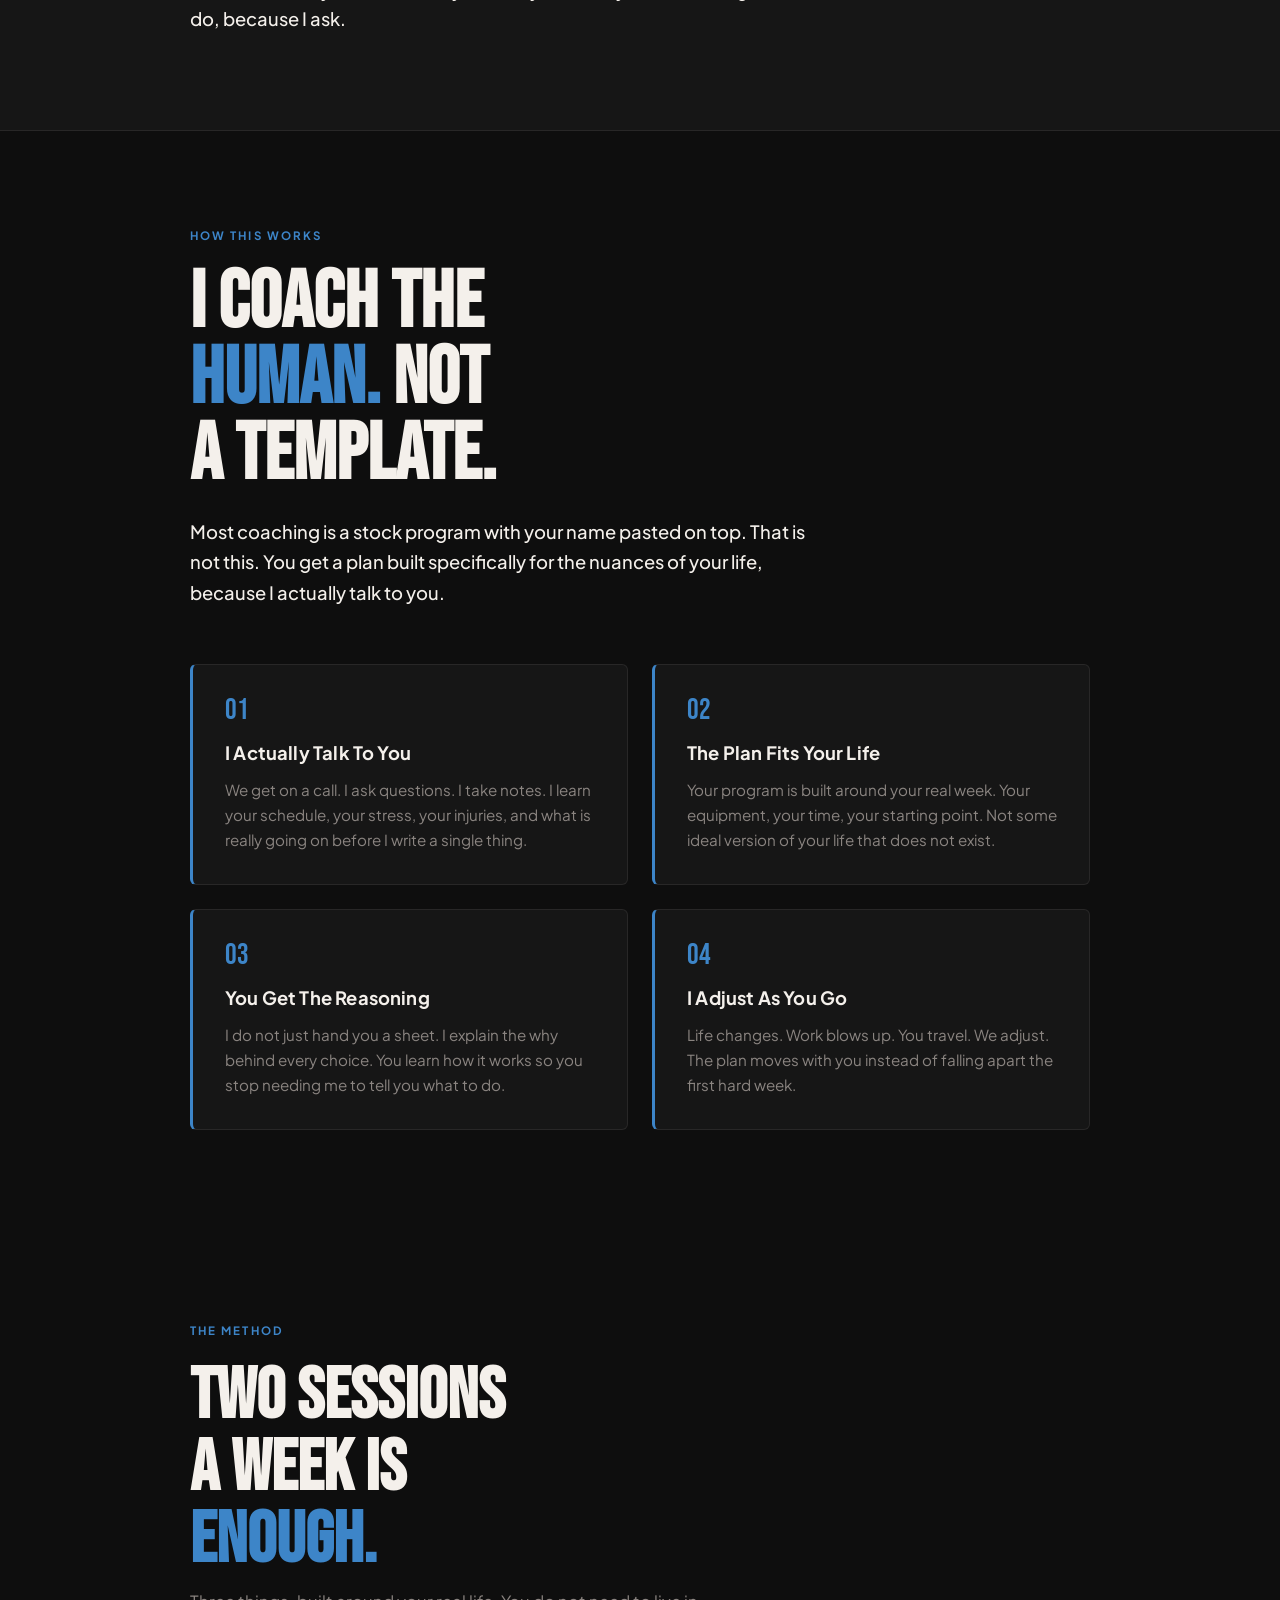
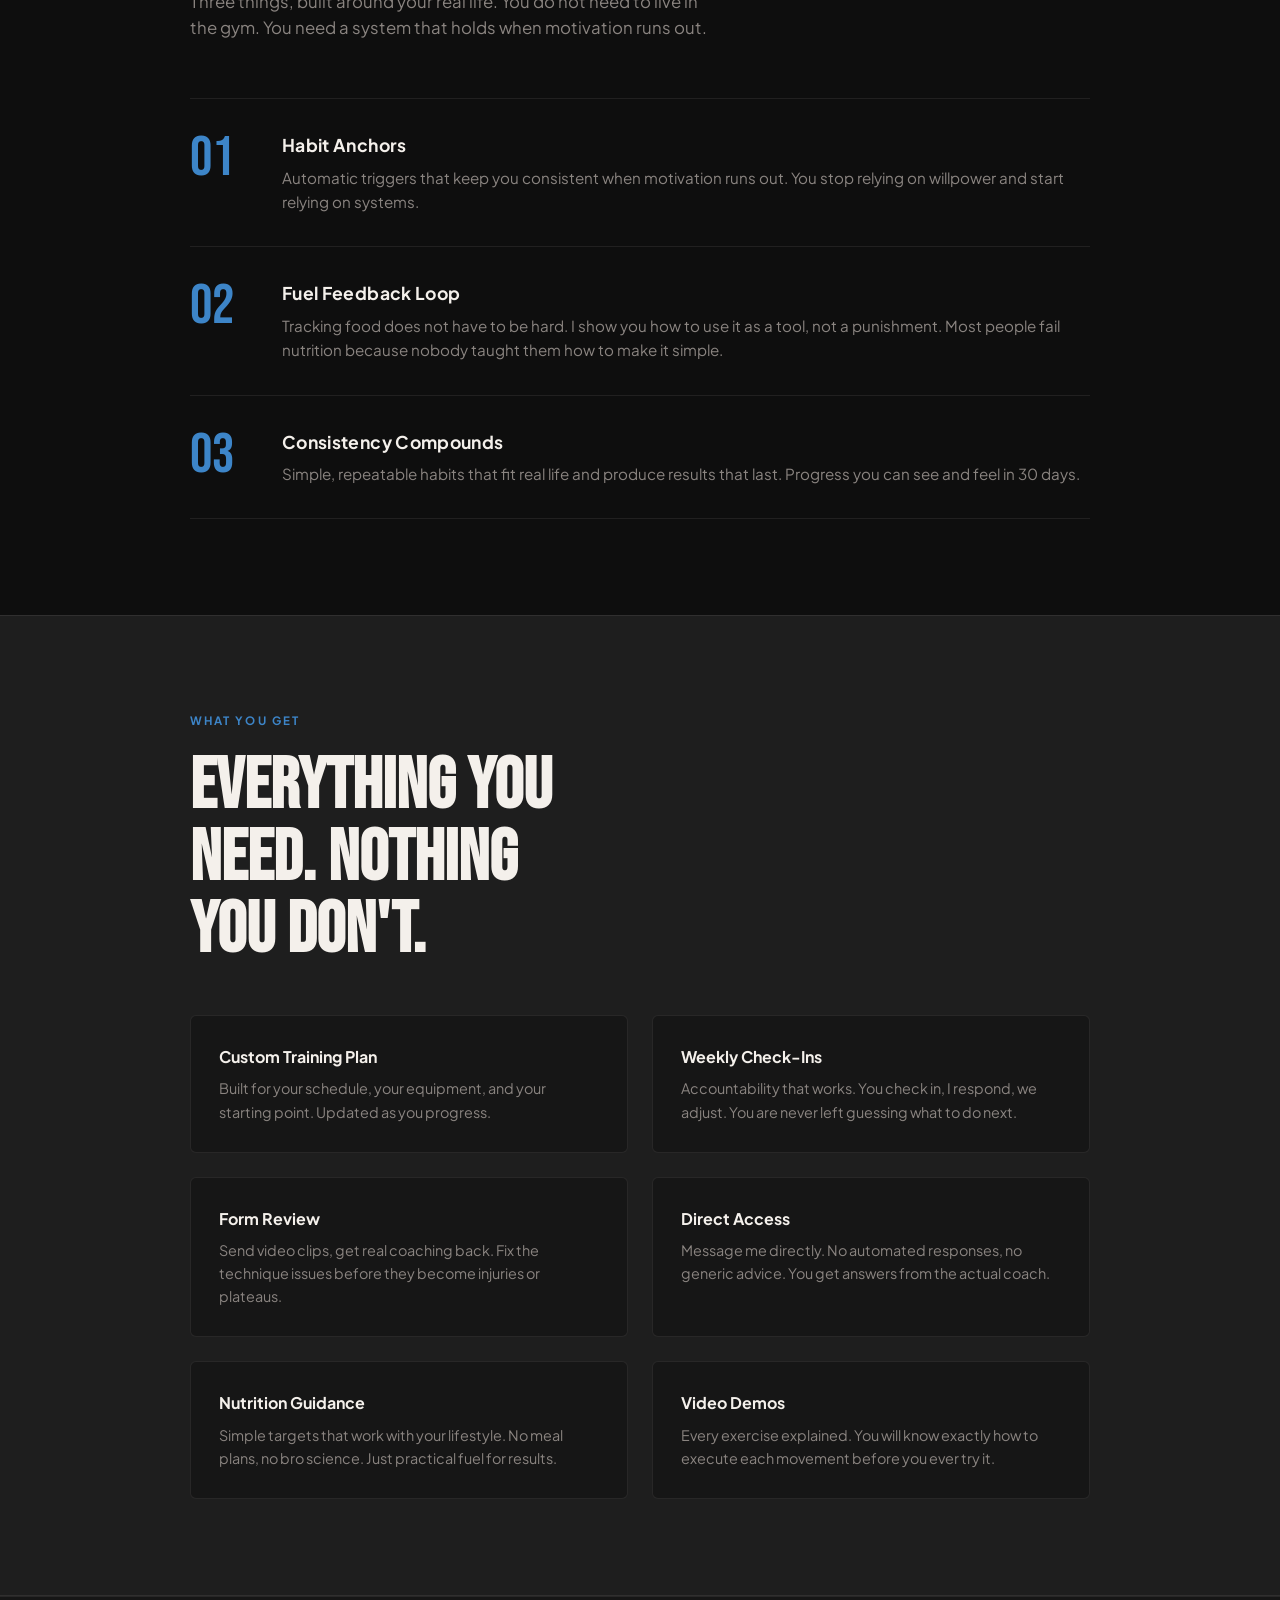
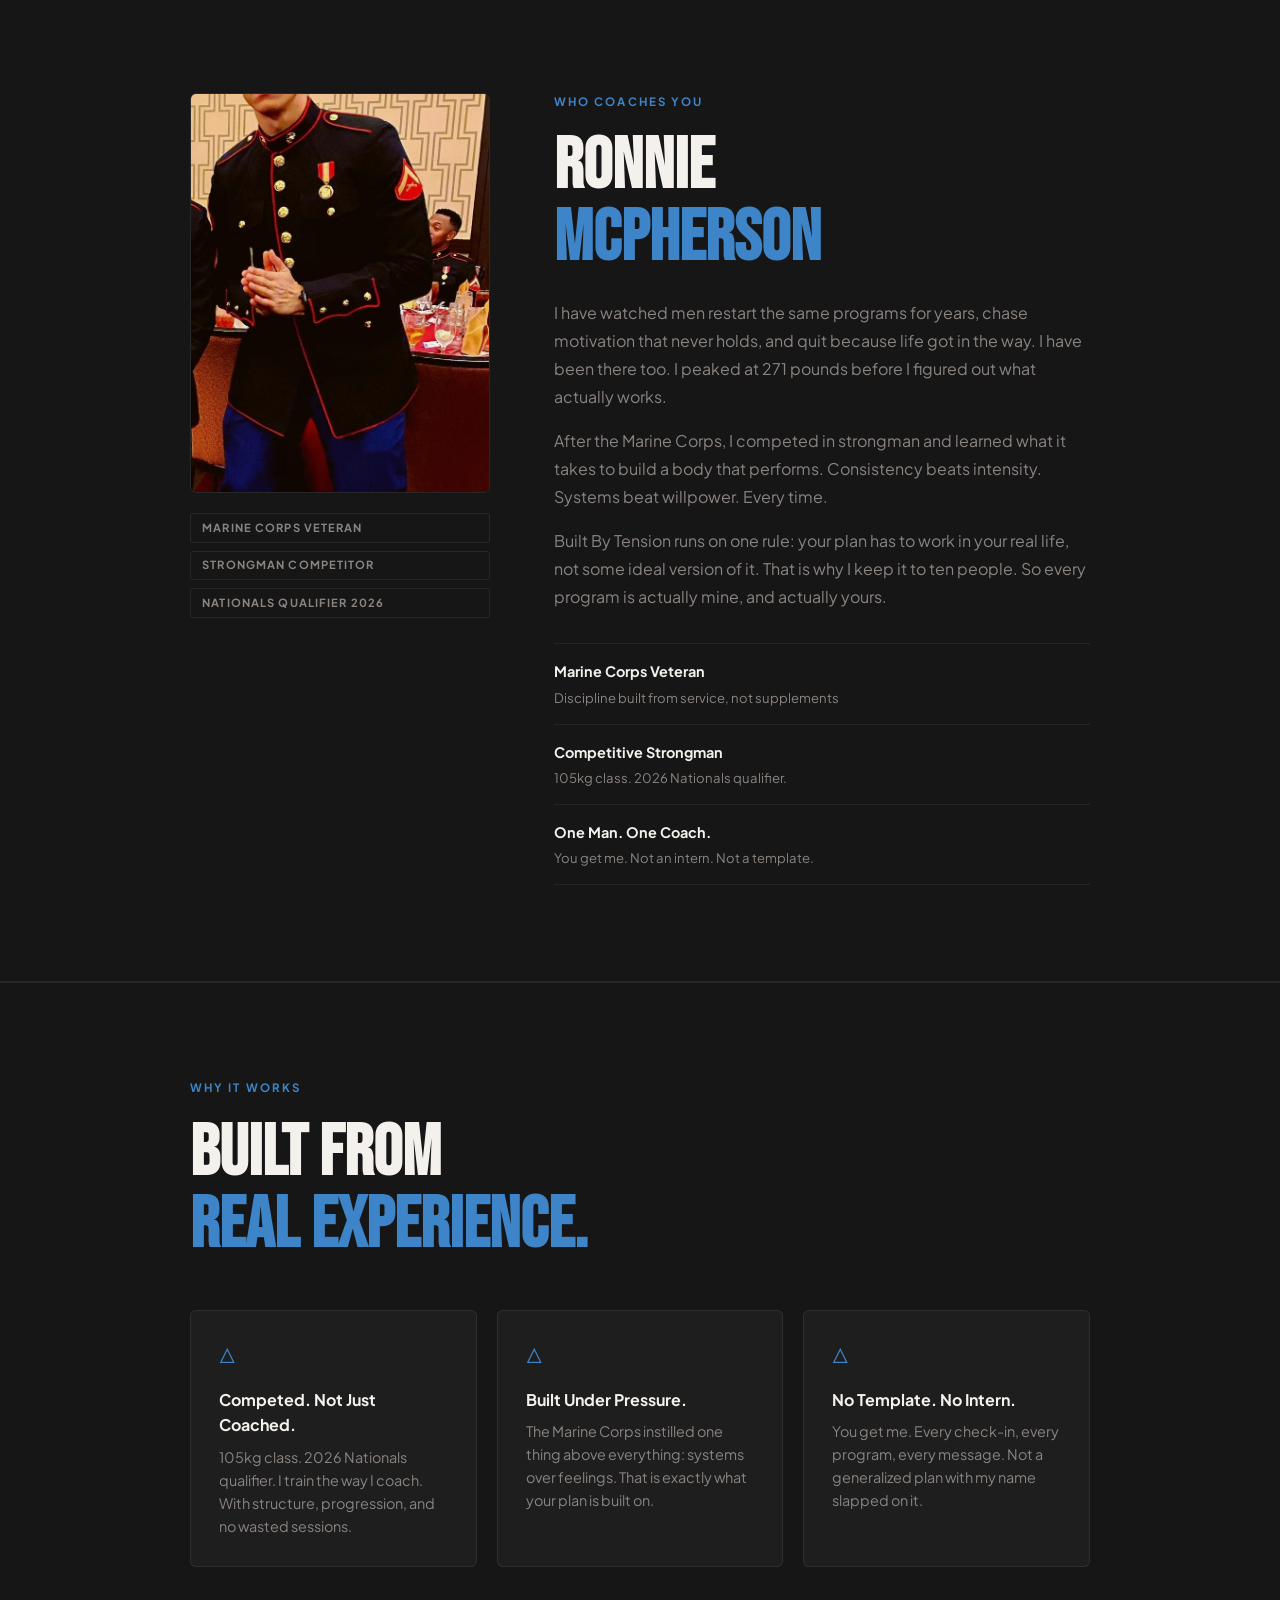
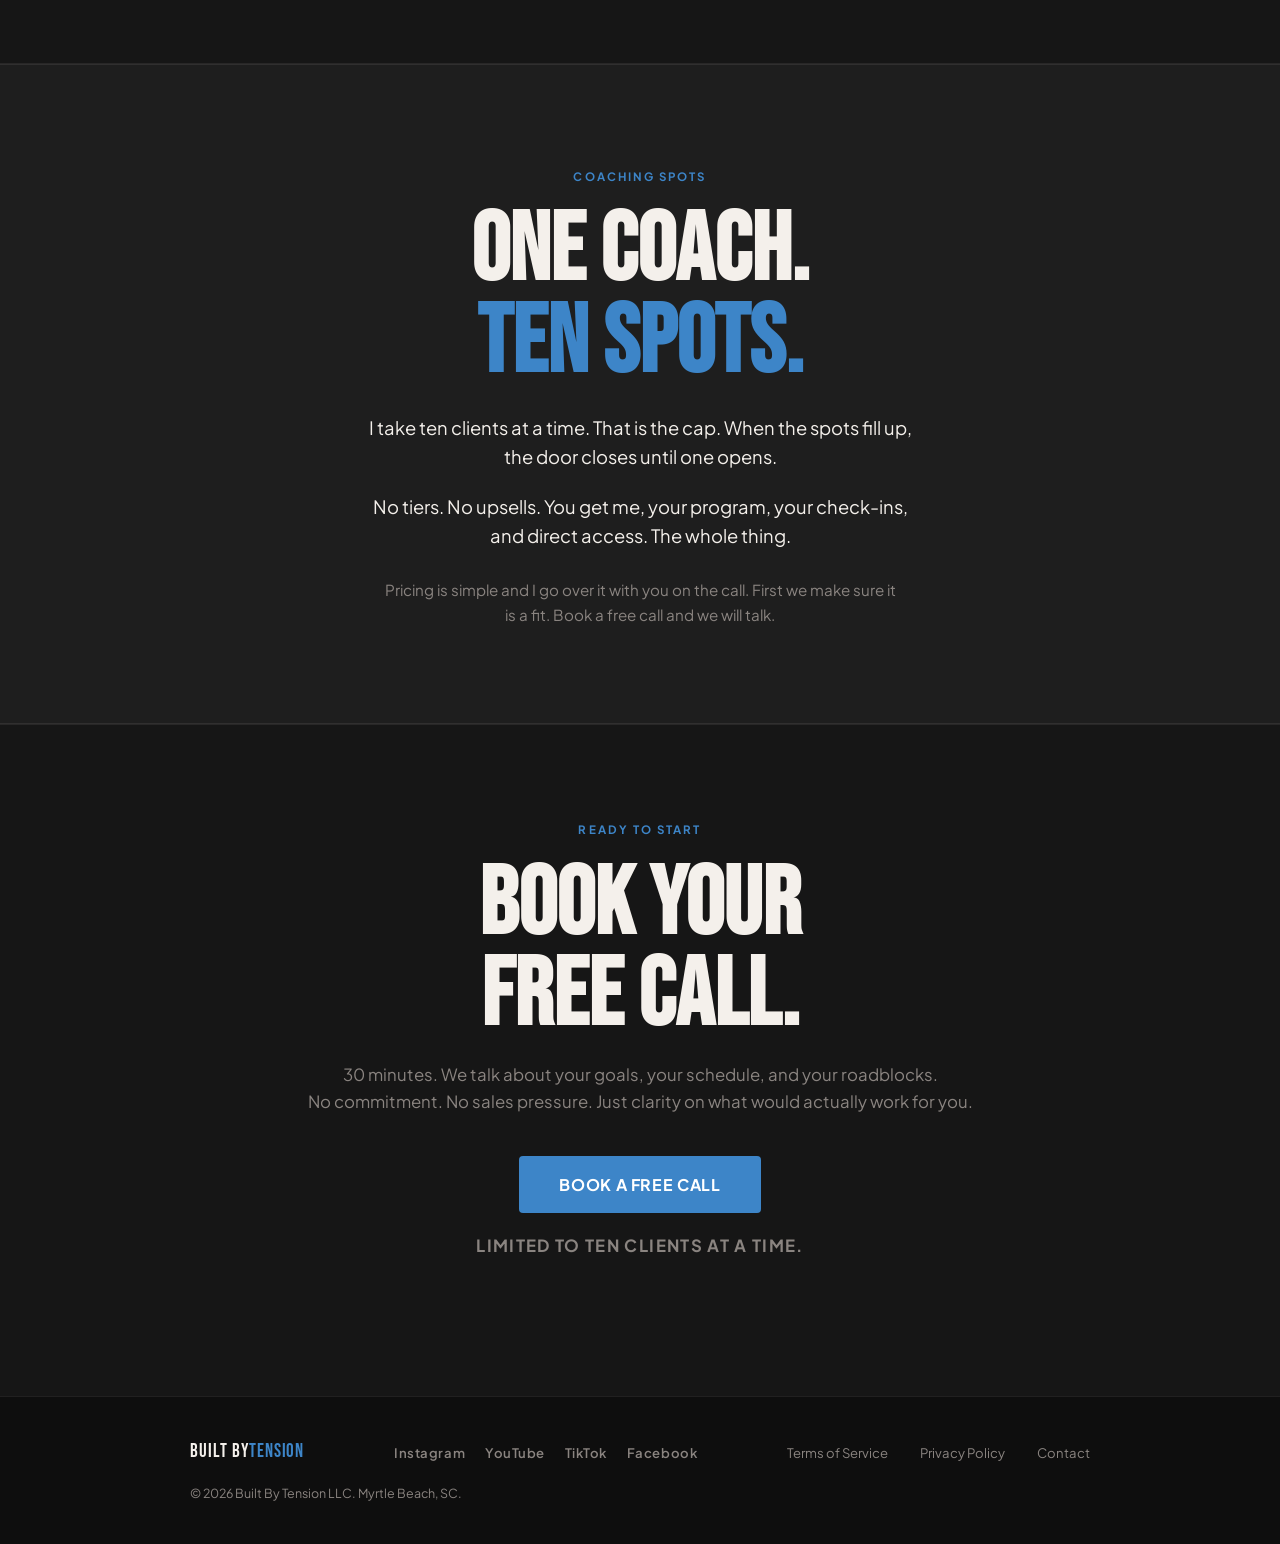
==== commit 9f409c9a: "Redesign homepage: individualization-first, photos, Ten Spots up top - Hero: moved "One Coach / Ten " ====
--- a/index.html
+++ b/index.html
@@ -3,8 +3,8 @@
 <head>
   <meta charset="UTF-8">
   <meta name="viewport" content="width=device-width, initial-scale=1.0">
-  <meta name="description" content="Online strength coaching for busy men who want to lose fat, build muscle, and stay consistent without fitness taking over their life.">
-  <title>Built By Tension — Online Strength Coaching</title>
+  <meta name="description" content="One-on-one online strength coaching for busy men. Not an app. Not a template. A real coach who builds your program around your actual life. Ten clients at a time.">
+  <title>Built By Tension | One Coach. Ten Spots.</title>
   <link rel="stylesheet" href="css/style.css">
 </head>
 <body>
@@ -17,16 +17,21 @@
 
   <!-- HERO -->
   <section class="hero">
-    <div>
-      <span class="hero-tag">Online Strength Coaching</span>
-      <p class="hero-cred">Marine Corps Veteran &nbsp;&middot;&nbsp; Strongman Competitor &nbsp;&middot;&nbsp; Online Coach</p>
-      <h1>Stop<br>Starting<br><em>Over.</em></h1>
-      <p class="hero-sub">
-        Online coaching for busy men who want to lose fat, build muscle, and actually stick with it.
-        No motivation required.
-      </p>
-      <a href="https://calendly.com/builtbytension" target="_blank" rel="noopener noreferrer" class="btn-primary">Book a Free Call</a>
-      <p class="hero-note">30 minutes. No pitch. No pressure. &nbsp;&middot;&nbsp; Limited spots available.</p>
+    <div class="hero-grid">
+      <div class="hero-copy">
+        <span class="hero-scarcity">One Coach &nbsp;&middot;&nbsp; Ten Spots</span>
+        <p class="hero-cred">Marine Corps Veteran &nbsp;&middot;&nbsp; Strongman Competitor &nbsp;&middot;&nbsp; Online Coach</p>
+        <h1>Built<br>Around<br><em>Your Life.</em></h1>
+        <p class="hero-sub">
+          Online strength coaching for busy men who want to lose fat and build muscle.
+          Not an app. Not a template. A real coach who talks to you, listens, and builds the plan around your actual life.
+        </p>
+        <a href="https://calendly.com/builtbytension" target="_blank" rel="noopener noreferrer" class="btn-primary">Book a Free Call</a>
+        <p class="hero-note">30 minutes. No pitch. No pressure. &nbsp;&middot;&nbsp; I take ten clients at a time. That is the cap.</p>
+      </div>
+      <div class="hero-photo">
+        <img src="img/gym.jpg" alt="Ronnie McPherson outside Carolina Barbell" class="hero-img">
+      </div>
     </div>
   </section>
 
@@ -41,48 +46,52 @@
         <div class="problem-item"><p>You restrict your diet until you crack and undo everything</p></div>
         <div class="problem-item"><p>Work, family, and life keep getting in the way</p></div>
       </div>
-    </div>
-  </section>
-
-  <!-- COACH -->
-  <section class="coach">
-    <div class="container">
-      <div class="coach-inner">
-        <div class="coach-photo-wrap">
-          <div class="coach-photo-placeholder">
-            <!-- Replace this block with: <img src="img/ronnie.jpg" alt="Ronnie McPherson" class="coach-img"> -->
-            <span class="photo-initials">RM</span>
-          </div>
-          <div class="coach-badges">
-            <span class="badge">Marine Corps Veteran</span>
-            <span class="badge">Strongman Competitor</span>
-            <span class="badge">Nationals Qualifier 2026</span>
-          </div>
-        </div>
-        <div class="coach-bio">
-          <span class="section-label">Who Coaches You</span>
-          <h2>Ronnie<br><em>McPherson</em></h2>
-          <p>I've watched men restart the same programs for years, chase motivation that never holds, and quit because life got in the way. I've been there too.</p>
-          <p>After the Marine Corps, I competed in strongman and learned what it actually takes to build a body that performs. Consistency beats intensity. Systems beat willpower. Every time.</p>
-          <p>Built By Tension is built on one rule: your plan has to work in real life, not some ideal version of it.</p>
-          <ul class="coach-stats">
-            <li><strong>Marine Corps Veteran</strong><span>Discipline built from service, not supplements</span></li>
-            <li><strong>Competitive Strongman</strong><span>105kg class champion. 2026 nationals qualifier.</span></li>
-            <li><strong>One Man. One Coach.</strong><span>You get me. Not an intern. Not a template.</span></li>
-          </ul>
-        </div>
-      </div>
-    </div>
-  </section>
-
-  <!-- SYSTEM -->
+      <p class="problem-close">The plan was never the problem. The plan never fit your life. A generic app does not know your schedule, your body, or what you are dealing with. I do, because I ask.</p>
+    </div>
+  </section>
+
+  <!-- INDIVIDUALIZATION (the core promise) -->
+  <section class="indiv">
+    <div class="container">
+      <span class="section-label">How This Works</span>
+      <h2>I Coach The<br><em>Human.</em> Not<br>A Template.</h2>
+      <p class="indiv-lead">
+        Most coaching is a stock program with your name pasted on top. That is not this.
+        You get a plan built specifically for the nuances of your life, because I actually talk to you.
+      </p>
+      <div class="indiv-grid">
+        <div class="indiv-card">
+          <span class="indiv-num">01</span>
+          <h3>I Actually Talk To You</h3>
+          <p>We get on a call. I ask questions. I take notes. I learn your schedule, your stress, your injuries, and what is really going on before I write a single thing.</p>
+        </div>
+        <div class="indiv-card">
+          <span class="indiv-num">02</span>
+          <h3>The Plan Fits Your Life</h3>
+          <p>Your program is built around your real week. Your equipment, your time, your starting point. Not some ideal version of your life that does not exist.</p>
+        </div>
+        <div class="indiv-card">
+          <span class="indiv-num">03</span>
+          <h3>You Get The Reasoning</h3>
+          <p>I do not just hand you a sheet. I explain the why behind every choice. You learn how it works so you stop needing me to tell you what to do.</p>
+        </div>
+        <div class="indiv-card">
+          <span class="indiv-num">04</span>
+          <h3>I Adjust As You Go</h3>
+          <p>Life changes. Work blows up. You travel. We adjust. The plan moves with you instead of falling apart the first hard week.</p>
+        </div>
+      </div>
+    </div>
+  </section>
+
+  <!-- METHOD -->
   <section class="system">
     <div class="container">
-      <span class="section-label">The Solution</span>
-      <h2>The<br><em>Method</em></h2>
+      <span class="section-label">The Method</span>
+      <h2>Two Sessions<br>A Week Is<br><em>Enough.</em></h2>
       <p class="system-intro">
-        Three steps. Built around your real life, not some perfect version of it.
-        Two sessions a week is enough to change everything.
+        Three things, built around your real life. You do not need to live in the gym.
+        You need a system that holds when motivation runs out.
       </p>
       <div class="steps">
         <div class="step">
@@ -96,14 +105,14 @@
           <span class="step-num">02</span>
           <div class="step-content">
             <h3>Fuel Feedback Loop</h3>
-            <p>Tracking your food doesn't have to be hard. I'll show you how to use it as a tool, not a punishment. Most people fail nutrition because nobody taught them how to make it simple.</p>
+            <p>Tracking food does not have to be hard. I show you how to use it as a tool, not a punishment. Most people fail nutrition because nobody taught them how to make it simple.</p>
           </div>
         </div>
         <div class="step">
           <span class="step-num">03</span>
           <div class="step-content">
             <h3>Consistency Compounds</h3>
-            <p>Simple, repeatable habits that fit real life and produce results that actually last. Progress you can see and feel in 30 days.</p>
+            <p>Simple, repeatable habits that fit real life and produce results that last. Progress you can see and feel in 30 days.</p>
           </div>
         </div>
       </div>
@@ -118,11 +127,11 @@
       <div class="includes-grid">
         <div class="include-card">
           <h3>Custom Training Plan</h3>
-          <p>Built for your schedule, your equipment, and your starting point. Updated every 4 weeks to keep you progressing.</p>
+          <p>Built for your schedule, your equipment, and your starting point. Updated as you progress.</p>
         </div>
         <div class="include-card">
           <h3>Weekly Check-Ins</h3>
-          <p>Accountability that actually works. You check in, I respond, we adjust. You're never left guessing what to do next.</p>
+          <p>Accountability that works. You check in, I respond, we adjust. You are never left guessing what to do next.</p>
         </div>
         <div class="include-card">
           <h3>Form Review</h3>
@@ -138,7 +147,35 @@
         </div>
         <div class="include-card">
           <h3>Video Demos</h3>
-          <p>Every exercise explained. You'll know exactly how to execute each movement before you ever try it.</p>
+          <p>Every exercise explained. You will know exactly how to execute each movement before you ever try it.</p>
+        </div>
+      </div>
+    </div>
+  </section>
+
+  <!-- COACH / ABOUT -->
+  <section class="coach">
+    <div class="container">
+      <div class="coach-inner">
+        <div class="coach-photo-wrap">
+          <img src="img/coach.jpg" alt="Ronnie McPherson, Marine Corps veteran and online strength coach" class="coach-img">
+          <div class="coach-badges">
+            <span class="badge">Marine Corps Veteran</span>
+            <span class="badge">Strongman Competitor</span>
+            <span class="badge">Nationals Qualifier 2026</span>
+          </div>
+        </div>
+        <div class="coach-bio">
+          <span class="section-label">Who Coaches You</span>
+          <h2>Ronnie<br><em>McPherson</em></h2>
+          <p>I have watched men restart the same programs for years, chase motivation that never holds, and quit because life got in the way. I have been there too. I peaked at 271 pounds before I figured out what actually works.</p>
+          <p>After the Marine Corps, I competed in strongman and learned what it takes to build a body that performs. Consistency beats intensity. Systems beat willpower. Every time.</p>
+          <p>Built By Tension runs on one rule: your plan has to work in your real life, not some ideal version of it. That is why I keep it to ten people. So every program is actually mine, and actually yours.</p>
+          <ul class="coach-stats">
+            <li><strong>Marine Corps Veteran</strong><span>Discipline built from service, not supplements</span></li>
+            <li><strong>Competitive Strongman</strong><span>105kg class. 2026 Nationals qualifier.</span></li>
+            <li><strong>One Man. One Coach.</strong><span>You get me. Not an intern. Not a template.</span></li>
+          </ul>
         </div>
       </div>
     </div>
@@ -153,12 +190,12 @@
         <div class="proof-card">
           <span class="proof-icon">&#9651;</span>
           <h3>Competed. Not Just Coached.</h3>
-          <p>105kg class champion. 2026 nationals qualifier. I train the way I coach -- with structure, progression, and no wasted sessions.</p>
+          <p>105kg class. 2026 Nationals qualifier. I train the way I coach. With structure, progression, and no wasted sessions.</p>
         </div>
         <div class="proof-card">
           <span class="proof-icon">&#9651;</span>
           <h3>Built Under Pressure.</h3>
-          <p>Marine Corps instilled one thing above everything: systems over feelings. That's exactly what your training plan is built on.</p>
+          <p>The Marine Corps instilled one thing above everything: systems over feelings. That is exactly what your plan is built on.</p>
         </div>
         <div class="proof-card">
           <span class="proof-icon">&#9651;</span>
@@ -169,15 +206,14 @@
     </div>
   </section>
 
-  <!-- PRICING -->
-  <section class="pricing">
+  <!-- SCARCITY / TEN SPOTS -->
+  <section class="spots">
     <div class="container">
       <span class="section-label">Coaching Spots</span>
-      <h2>One Coach.<br>Ten Spots.</h2>
-      <p class="pricing-intro">I take 10 clients at a time. That is the cap. When the spots fill up, the door closes until one opens.</p>
-      <p class="pricing-intro">No tiers. No upsells. You get me, your program, your check-ins, and direct access. The whole thing.</p>
-      <p class="pricing-footnote">Pricing is simple and I will go over it with you on the call. First we make sure it is a fit. Book a free call and we will talk.</p>
-      <a href="https://calendly.com/builtbytension" target="_blank" rel="noopener noreferrer" class="btn-primary">Book a Free Call</a>
+      <h2>One Coach.<br><em>Ten Spots.</em></h2>
+      <p class="spots-intro">I take ten clients at a time. That is the cap. When the spots fill up, the door closes until one opens.</p>
+      <p class="spots-intro">No tiers. No upsells. You get me, your program, your check-ins, and direct access. The whole thing.</p>
+      <p class="spots-footnote">Pricing is simple and I go over it with you on the call. First we make sure it is a fit. Book a free call and we will talk.</p>
     </div>
   </section>
 
@@ -188,6 +224,7 @@
       <h2>Book Your<br>Free Call.</h2>
       <p>30 minutes. We talk about your goals, your schedule, and your roadblocks.<br>No commitment. No sales pressure. Just clarity on what would actually work for you.</p>
       <a href="https://calendly.com/builtbytension" target="_blank" rel="noopener noreferrer" class="btn-primary">Book a Free Call</a>
+      <p class="cta-spots-note">Limited to ten clients at a time.</p>
     </div>
   </section>
 
--- a/css/style.css
+++ b/css/style.css
@@ -72,8 +72,55 @@
   flex-direction: column;
   justify-content: center;
   padding: 8rem 2rem 5rem;
-  max-width: 900px;
+  max-width: 1180px;
   margin: 0 auto;
+  position: relative;
+}
+
+.hero-grid {
+  display: grid;
+  grid-template-columns: 1.15fr 0.85fr;
+  gap: 4rem;
+  align-items: center;
+}
+
+.hero-copy { min-width: 0; }
+
+.hero-photo {
+  position: relative;
+}
+
+.hero-img {
+  width: 100%;
+  aspect-ratio: 3/4;
+  object-fit: cover;
+  object-position: center 18%;
+  border-radius: 8px;
+  border: 1px solid var(--border);
+  filter: contrast(1.05) brightness(0.92) saturate(0.9);
+  box-shadow: 0 30px 60px -20px rgba(0,0,0,0.7);
+}
+
+.hero-photo::after {
+  content: '';
+  position: absolute;
+  inset: 0;
+  border-radius: 8px;
+  background: linear-gradient(180deg, rgba(14,14,14,0) 55%, rgba(14,14,14,0.55) 100%);
+  pointer-events: none;
+}
+
+.hero-scarcity {
+  display: inline-block;
+  font-family: 'Bebas Neue', sans-serif;
+  font-size: 1rem;
+  letter-spacing: 0.18em;
+  text-transform: uppercase;
+  color: var(--text);
+  background: var(--accent);
+  padding: 0.4rem 1rem;
+  border-radius: 4px;
+  margin-bottom: 1.5rem;
 }
 
 .hero-tag {
@@ -88,8 +135,8 @@
 
 .hero h1 {
   font-family: 'Bebas Neue', sans-serif;
-  font-size: clamp(4.5rem, 12vw, 9rem);
-  line-height: 0.92;
+  font-size: clamp(3.8rem, 9vw, 7.5rem);
+  line-height: 0.9;
   letter-spacing: 0.01em;
   margin-bottom: 1.75rem;
 }
@@ -198,6 +245,74 @@
   font-weight: 700;
 }
 
+.problem-close {
+  margin-top: 2.5rem;
+  font-size: 1.15rem;
+  line-height: 1.6;
+  color: var(--text);
+  max-width: 640px;
+  font-weight: 500;
+}
+
+/* ── INDIVIDUALIZATION ── */
+.indiv {
+  background: var(--bg);
+}
+
+.indiv h2 {
+  font-family: 'Bebas Neue', sans-serif;
+  font-size: clamp(2.6rem, 6.5vw, 5rem);
+  line-height: 0.95;
+  margin-bottom: 1.5rem;
+}
+
+.indiv h2 em { font-style: normal; color: var(--accent); }
+
+.indiv-lead {
+  color: var(--text);
+  font-size: 1.15rem;
+  line-height: 1.65;
+  max-width: 620px;
+  margin-bottom: 3.5rem;
+  font-weight: 500;
+}
+
+.indiv-grid {
+  display: grid;
+  grid-template-columns: 1fr 1fr;
+  gap: 1.5rem;
+}
+
+.indiv-card {
+  background: var(--bg-2);
+  border: 1px solid var(--border);
+  border-left: 3px solid var(--accent);
+  border-radius: 6px;
+  padding: 2rem;
+}
+
+.indiv-num {
+  font-family: 'Bebas Neue', sans-serif;
+  font-size: 1.8rem;
+  color: var(--accent);
+  line-height: 1;
+  display: block;
+  margin-bottom: 0.75rem;
+}
+
+.indiv-card h3 {
+  font-size: 1.15rem;
+  font-weight: 700;
+  margin-bottom: 0.6rem;
+  letter-spacing: 0.01em;
+}
+
+.indiv-card p {
+  font-size: 0.95rem;
+  color: var(--muted);
+  line-height: 1.65;
+}
+
 /* ── COACH ── */
 .coach {
   background: var(--bg-2);
@@ -233,7 +348,10 @@
   width: 100%;
   aspect-ratio: 3/4;
   object-fit: cover;
+  object-position: center 22%;
   border-radius: 6px;
+  border: 1px solid var(--border);
+  filter: contrast(1.04) brightness(0.95) saturate(0.9);
   display: block;
 }
 
@@ -402,6 +520,9 @@
   margin-bottom: 0.75rem;
 }
 
+.system h2 em { font-style: normal; color: var(--accent); }
+.includes h2 em { font-style: normal; color: var(--accent); }
+
 .system-intro {
   color: var(--muted);
   max-width: 520px;
@@ -530,45 +651,42 @@
 
 .proof-card p { font-size: 0.9rem; color: var(--muted); line-height: 1.6; }
 
-/* ── PRICING ── */
-.pricing { background: var(--bg); }
-
-.pricing h2 {
-  font-family: 'Bebas Neue', sans-serif;
-  font-size: clamp(2.5rem, 6vw, 4.5rem);
-  line-height: 1;
-  margin-bottom: 0.75rem;
-}
-
-.pricing-intro { color: var(--muted); max-width: 480px; margin-bottom: 3rem; }
-.pricing-footnote { font-size: 0.85rem; color: var(--muted); }
-
-.pricing-cards {
-  display: grid;
-  grid-template-columns: repeat(3, 1fr);
-  gap: 1rem;
-  margin-bottom: 2.5rem;
-}
-
-.price-card {
-  background: var(--bg-2);
-  border: 1px solid var(--border);
-  border-radius: 6px;
-  padding: 1.75rem;
-}
-
-.price-card.featured {
-  border-color: var(--accent);
+/* ── SPOTS (scarcity) ── */
+.spots {
   background: var(--bg-3);
-}
-
-.price-card .tier { font-size: 0.72rem; font-weight: 700; letter-spacing: 0.15em; text-transform: uppercase; color: var(--muted); margin-bottom: 0.75rem; }
-.price-card.featured .tier { color: var(--accent); }
-.price-card .amount { font-family: 'Bebas Neue', sans-serif; font-size: 3rem; line-height: 1; margin-bottom: 0.25rem; }
-.price-card .per { font-size: 0.8rem; color: var(--muted); margin-bottom: 1.25rem; }
-.price-card ul { list-style: none; display: flex; flex-direction: column; gap: 0.5rem; }
-.price-card li { font-size: 0.88rem; color: var(--muted); padding-left: 1.1rem; position: relative; }
-.price-card li::before { content: '→'; position: absolute; left: 0; color: var(--accent); }
+  border-top: 1px solid var(--border);
+  border-bottom: 1px solid var(--border);
+  text-align: center;
+}
+
+.spots .container { max-width: 720px; }
+
+.spots h2 {
+  font-family: 'Bebas Neue', sans-serif;
+  font-size: clamp(3rem, 8vw, 6rem);
+  line-height: 0.95;
+  margin-bottom: 1.5rem;
+}
+
+.spots h2 em { font-style: normal; color: var(--accent); }
+
+.spots .section-label { display: inline-block; }
+
+.spots-intro {
+  color: var(--text);
+  font-size: 1.15rem;
+  line-height: 1.6;
+  margin: 0 auto 1.25rem;
+  max-width: 560px;
+}
+
+.spots-footnote {
+  font-size: 0.95rem;
+  color: var(--muted);
+  max-width: 520px;
+  margin: 1.75rem auto 0;
+  line-height: 1.6;
+}
 
 /* ── CTA FINAL ── */
 .cta-final {
@@ -586,6 +704,15 @@
 
 .cta-final p { color: var(--muted); margin-bottom: 2.5rem; font-size: 1.05rem; }
 
+.cta-spots-note {
+  margin-top: 1.25rem;
+  font-size: 0.85rem;
+  font-weight: 700;
+  letter-spacing: 0.08em;
+  text-transform: uppercase;
+  color: var(--accent);
+}
+
 /* ── FOOTER ── */
 footer {
   background: var(--bg);
@@ -624,11 +751,19 @@
 .footer-copy { font-size: 0.78rem; color: var(--muted); }
 
 /* ── RESPONSIVE ── */
+@media (max-width: 980px) {
+  .hero { padding: 7rem 2rem 4rem; }
+  .hero-grid { grid-template-columns: 1fr; gap: 2.5rem; }
+  .hero-photo { order: -1; max-width: 380px; }
+  .hero-img { aspect-ratio: 4/3; object-position: center 22%; }
+}
+
 @media (max-width: 860px) {
   .coach-inner { grid-template-columns: 1fr; gap: 2rem; }
-  .coach-photo-placeholder, .coach-img { aspect-ratio: 4/3; max-width: 400px; }
+  .coach-img { aspect-ratio: 4/3; max-width: 400px; object-position: center 25%; }
   .coach-badges { flex-direction: row; flex-wrap: wrap; }
   .proof-grid { grid-template-columns: 1fr; }
+  .indiv-grid { grid-template-columns: 1fr; }
 }
 
 @media (max-width: 680px) {
@@ -636,8 +771,7 @@
   section { padding: 4rem 1.25rem; }
 
   .problem-grid,
-  .includes-grid,
-  .pricing-cards { grid-template-columns: 1fr; }
+  .includes-grid { grid-template-columns: 1fr; }
 
   .step { flex-direction: row; gap: 1.25rem; }
   .step-num { font-size: 2.5rem; min-width: 40px; }
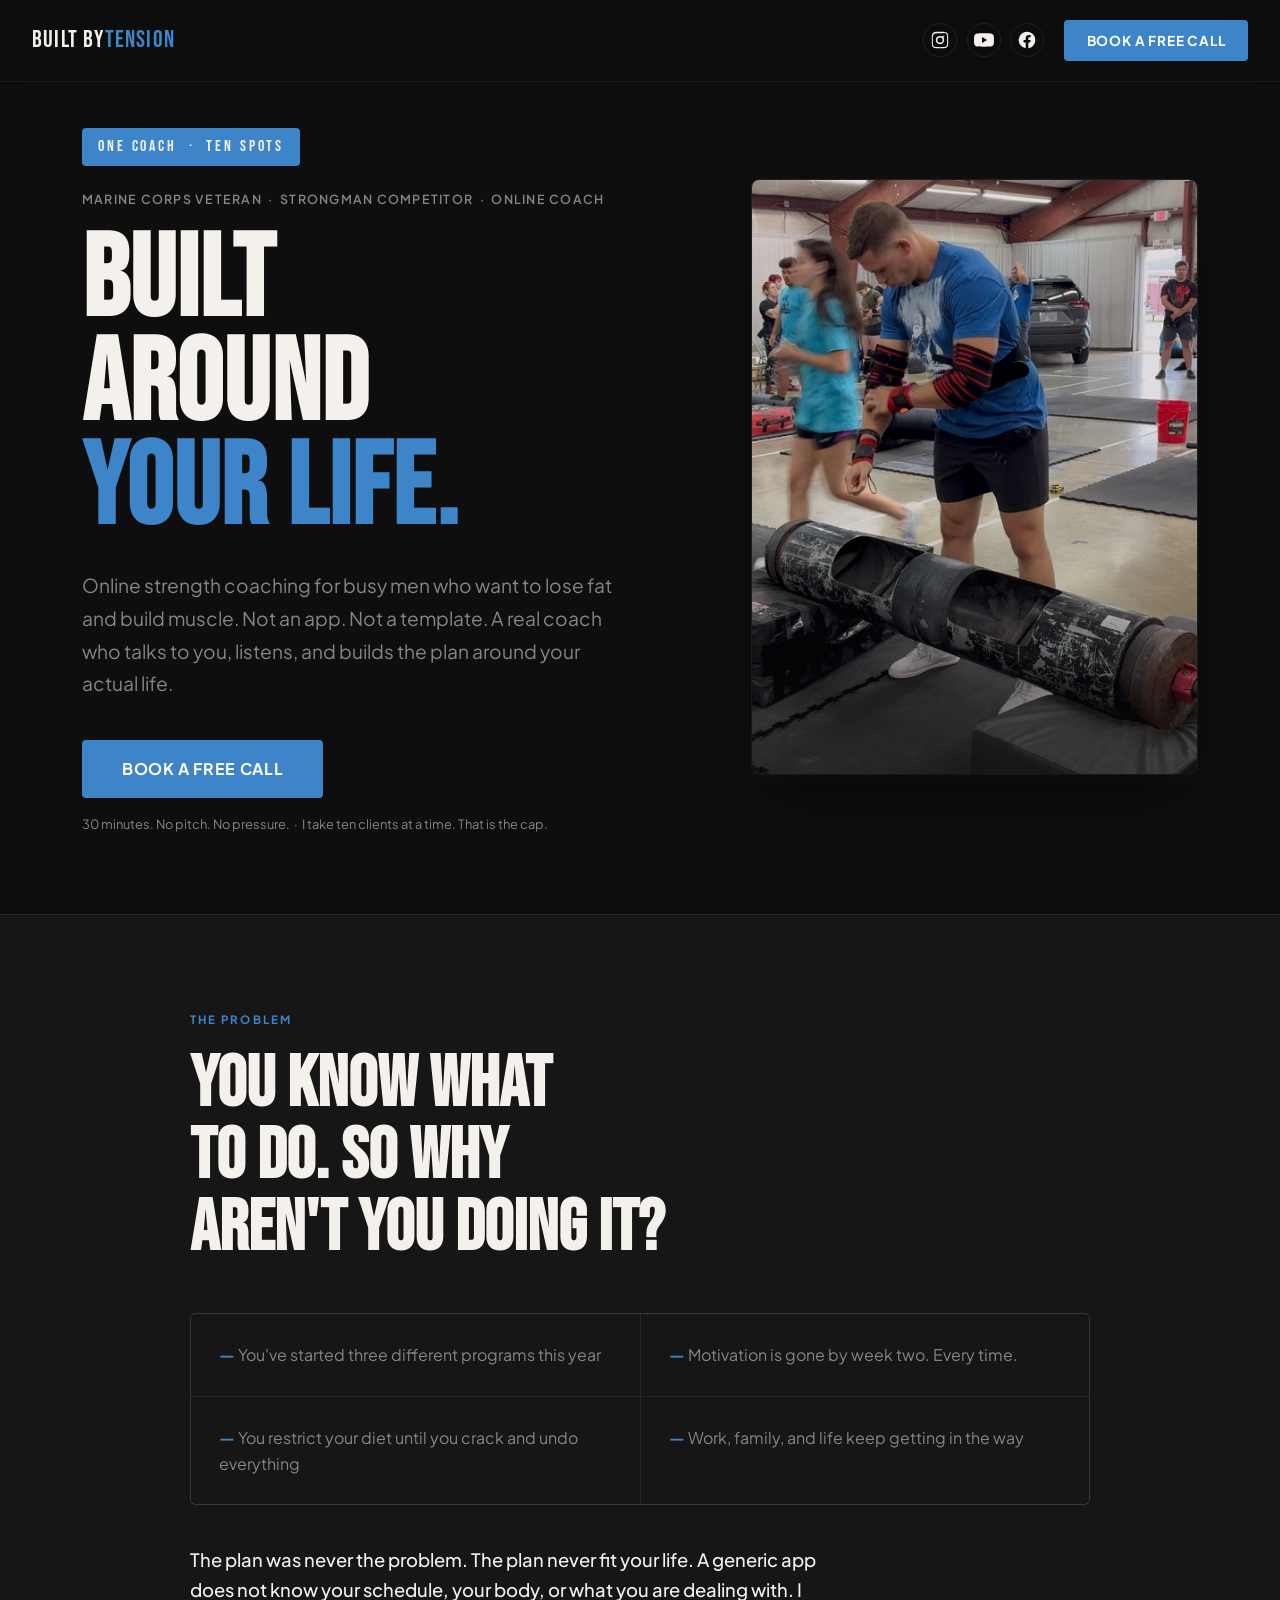
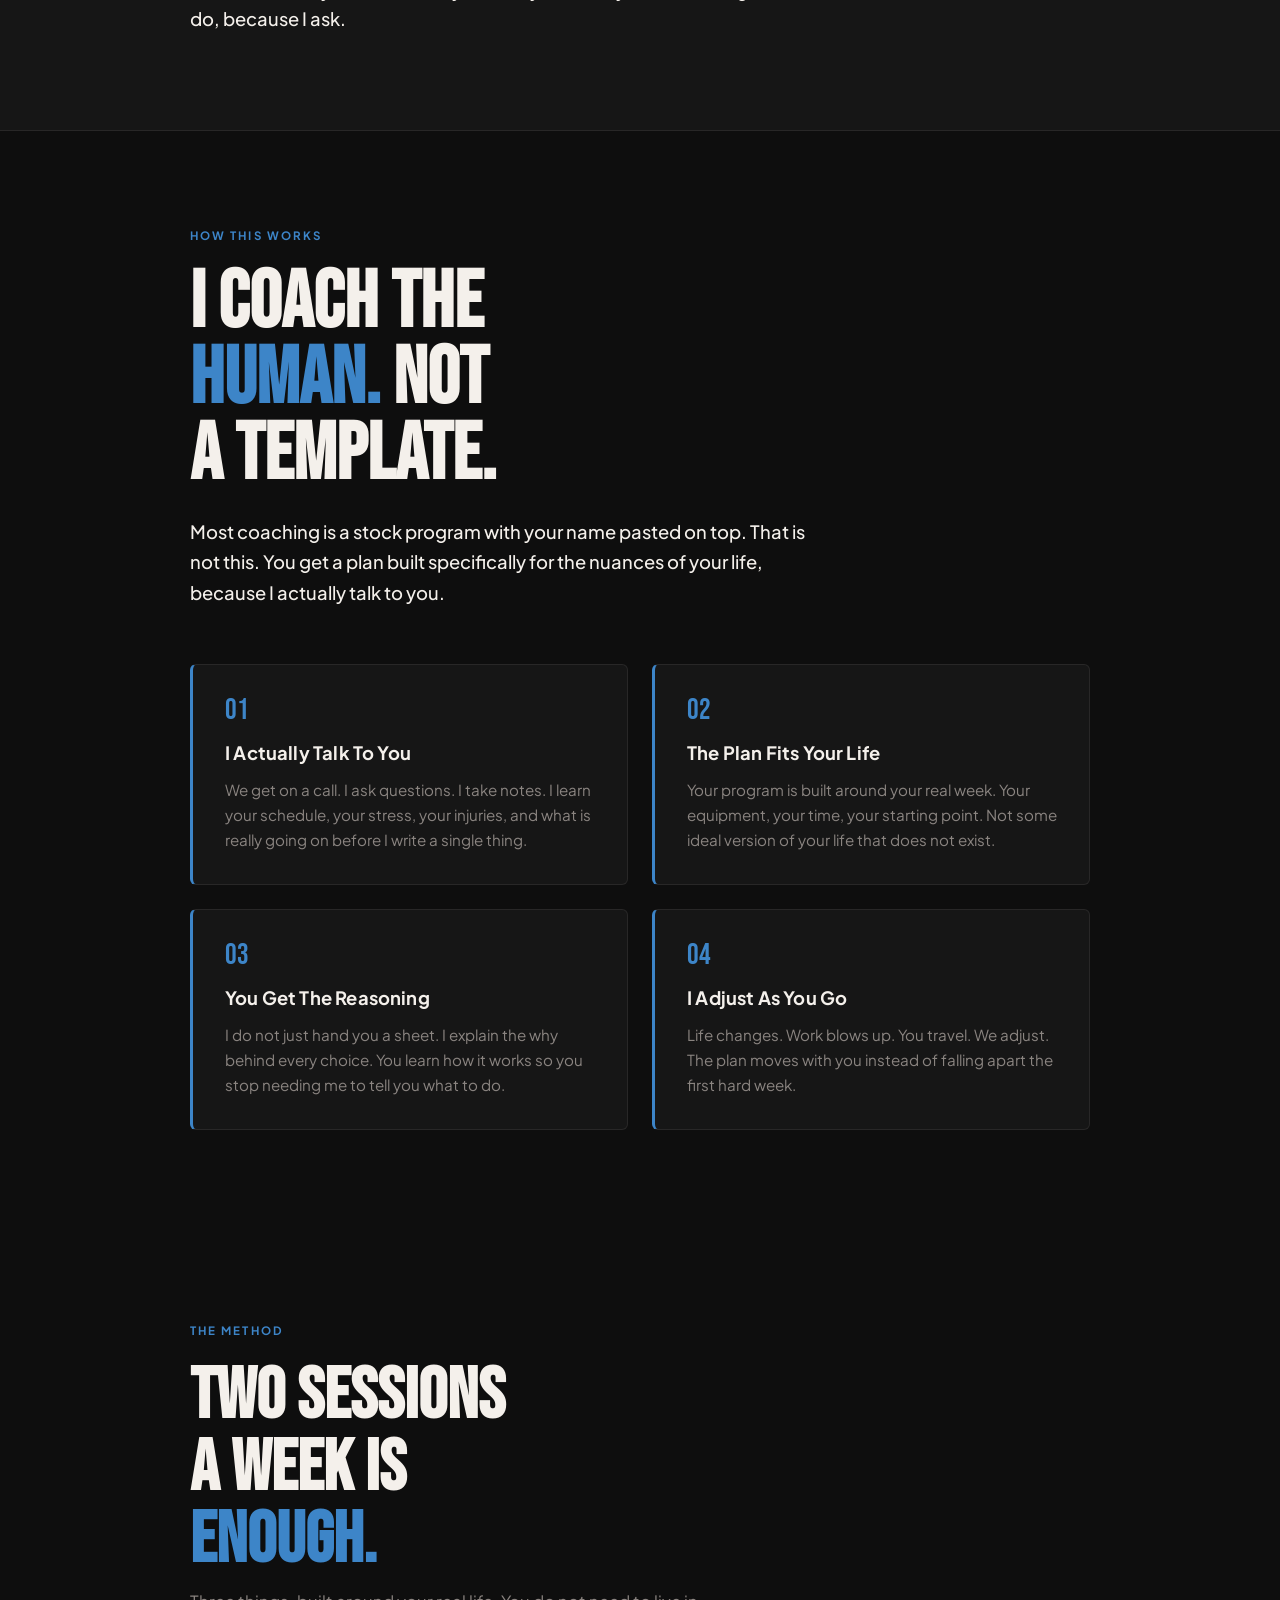
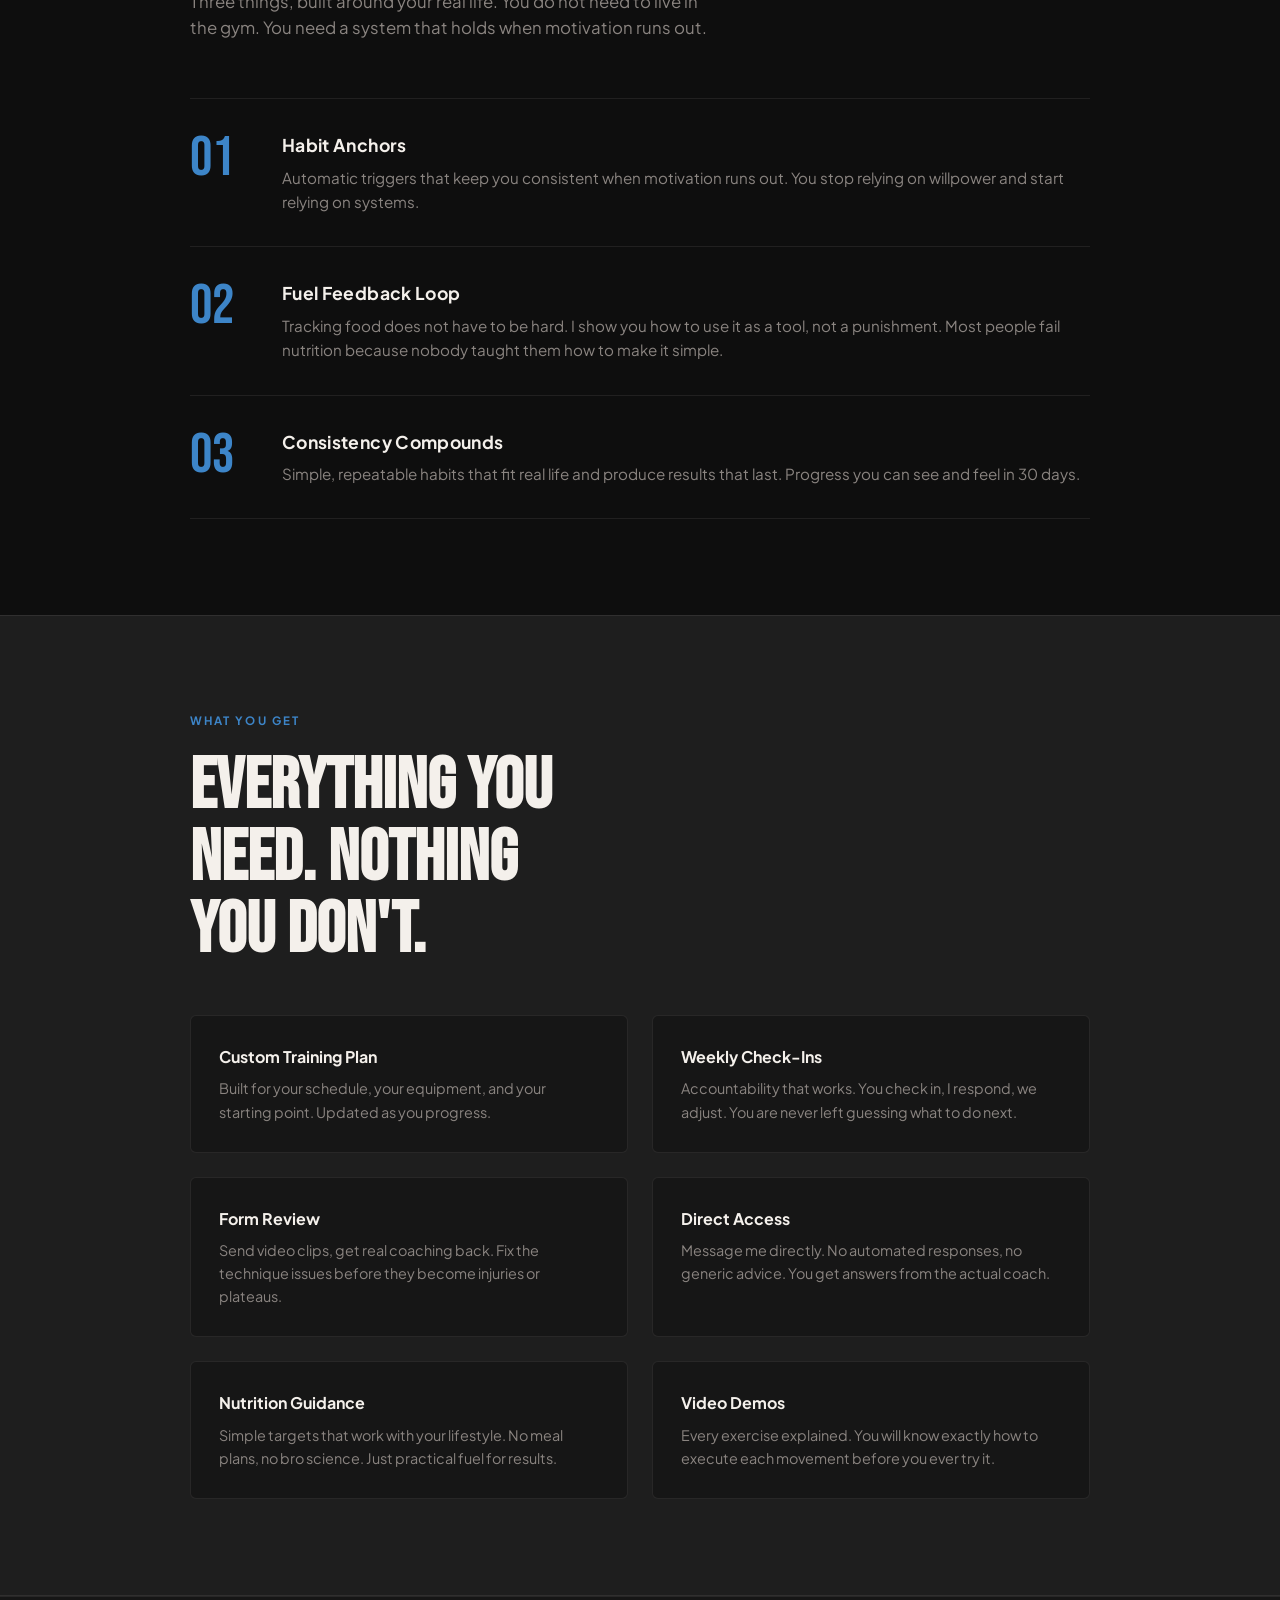
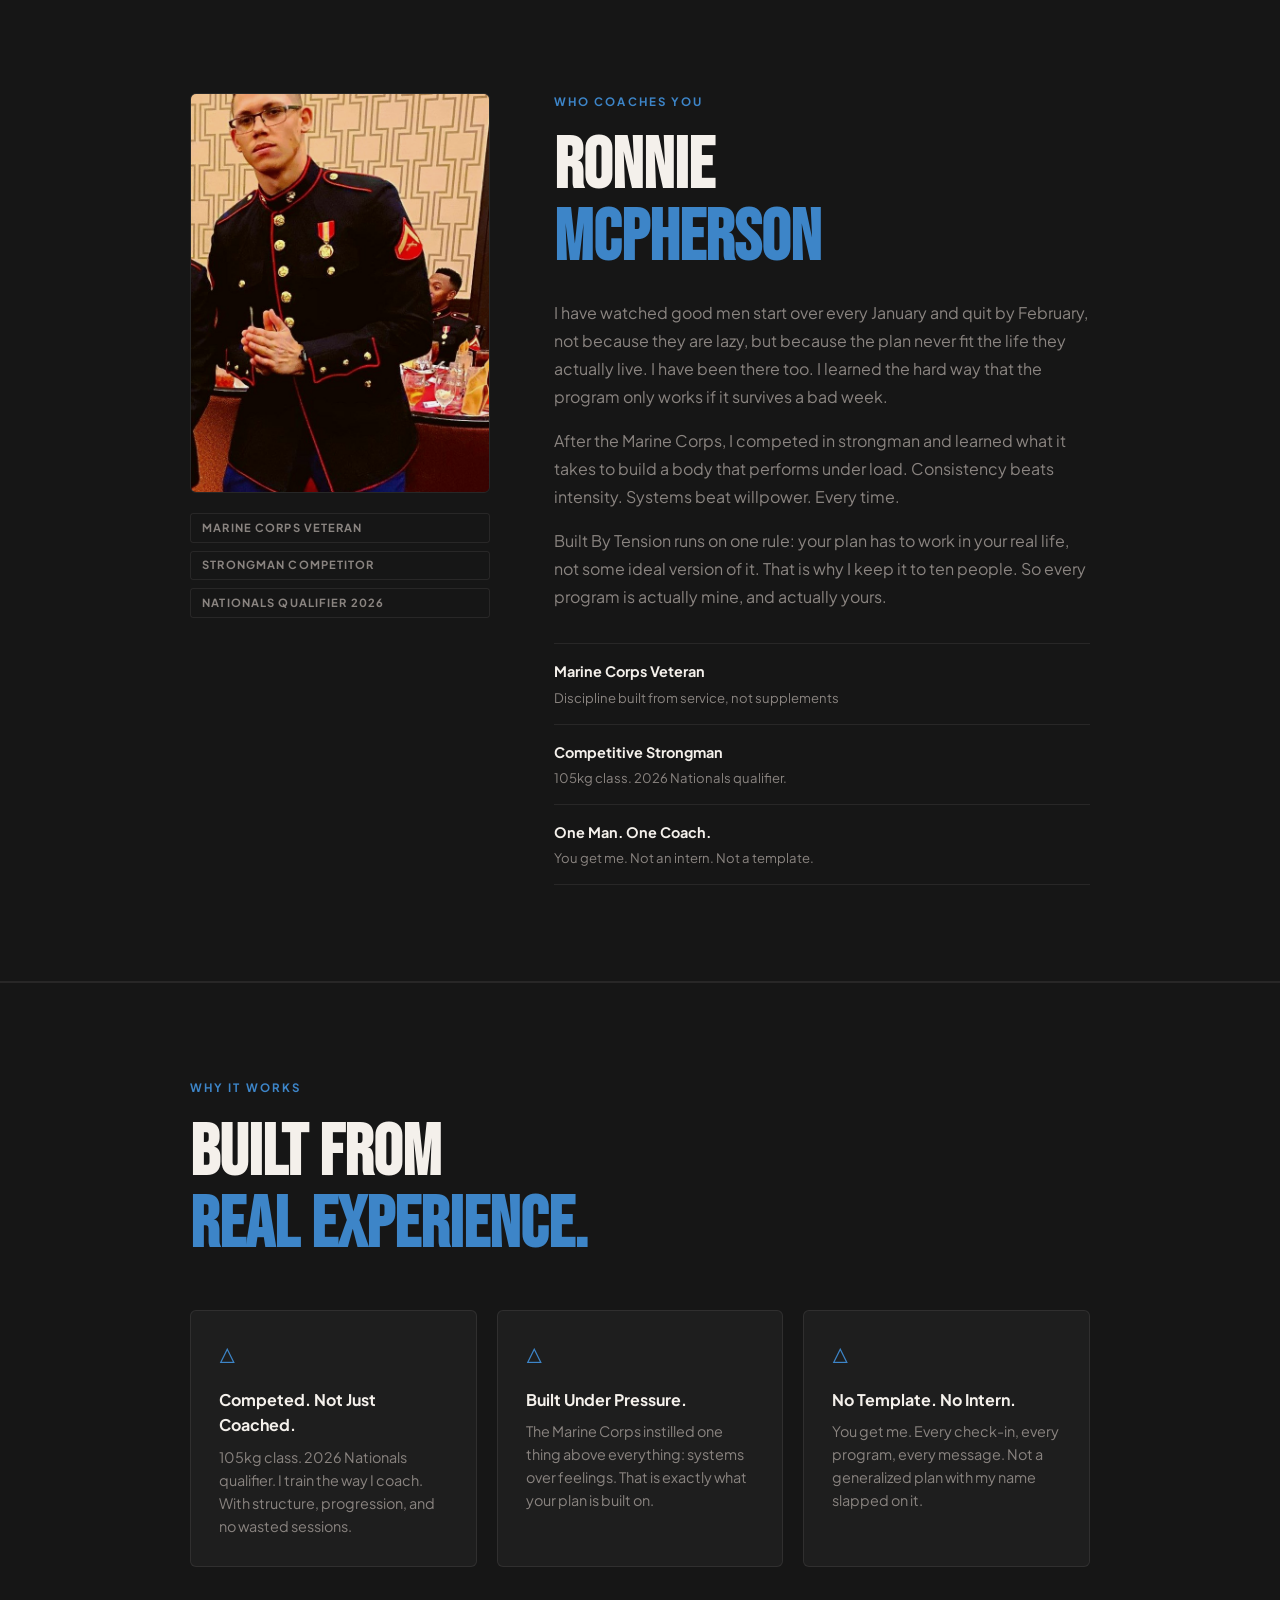
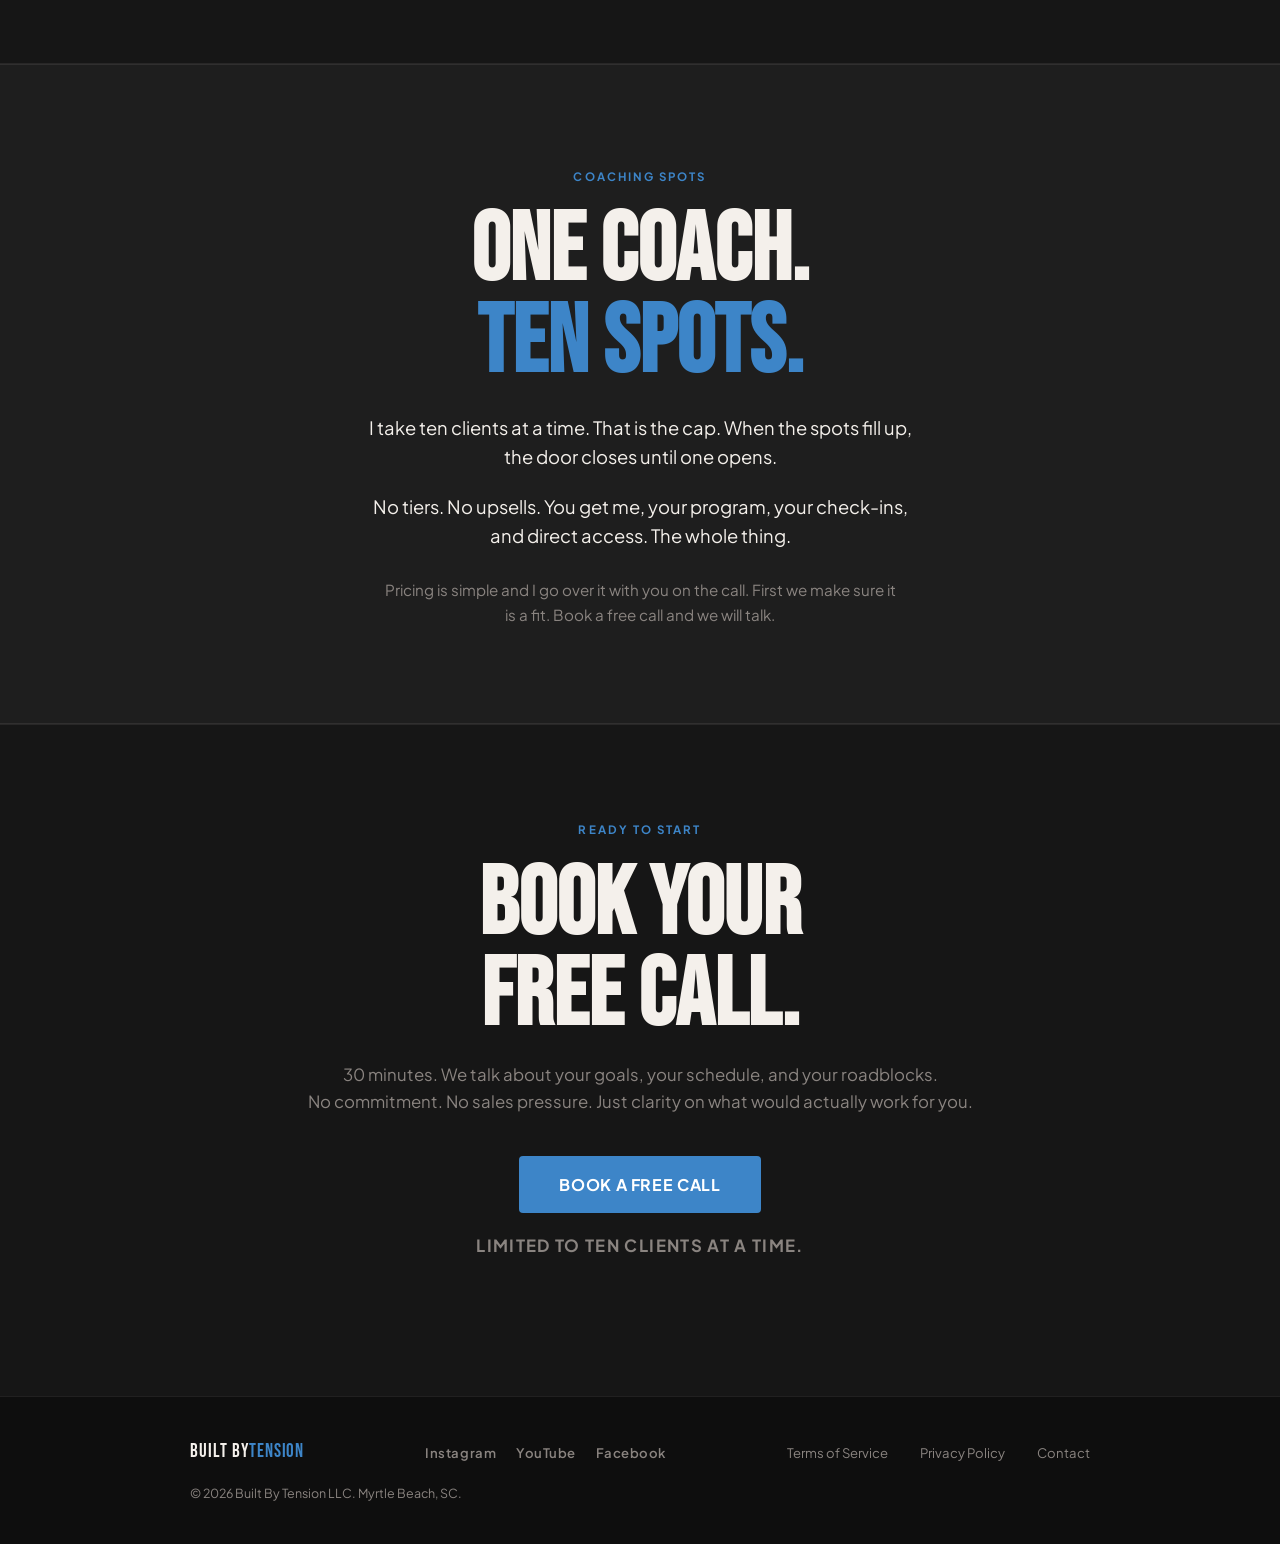
==== commit 3125760a: "Fix live site: head-safe photos, strongman action hero, socials in nav - Re-crop hero + coach photos" ====
--- a/index.html
+++ b/index.html
@@ -12,7 +12,20 @@
   <!-- NAV -->
   <nav>
     <a href="/" class="nav-logo">Built By<span>Tension</span></a>
-    <a href="https://calendly.com/builtbytension" target="_blank" rel="noopener noreferrer" class="btn-nav">Book a Free Call</a>
+    <div class="nav-right">
+      <div class="nav-socials" aria-label="Social links">
+        <a href="https://instagram.com/ronniespath" target="_blank" rel="noopener noreferrer" aria-label="Instagram" title="Instagram">
+          <svg viewBox="0 0 24 24" width="20" height="20" fill="currentColor" aria-hidden="true"><path d="M12 2.2c3.2 0 3.6 0 4.85.07 1.17.05 1.8.25 2.23.41.56.22.96.48 1.38.9.42.42.68.82.9 1.38.16.42.36 1.06.41 2.23.06 1.27.07 1.65.07 4.85s0 3.58-.07 4.85c-.05 1.17-.25 1.8-.41 2.23-.22.56-.48.96-.9 1.38-.42.42-.82.68-1.38.9-.42.16-1.06.36-2.23.41-1.27.06-1.65.07-4.85.07s-3.58 0-4.85-.07c-1.17-.05-1.8-.25-2.23-.41a3.7 3.7 0 0 1-1.38-.9 3.7 3.7 0 0 1-.9-1.38c-.16-.42-.36-1.06-.41-2.23C2.2 15.58 2.2 15.2 2.2 12s0-3.58.07-4.85c.05-1.17.25-1.8.41-2.23.22-.56.48-.96.9-1.38.42-.42.82-.68 1.38-.9.42-.16 1.06-.36 2.23-.41C8.42 2.2 8.8 2.2 12 2.2zm0 1.8c-3.15 0-3.5 0-4.74.07-.9.04-1.38.19-1.7.31-.43.17-.74.37-1.06.69-.32.32-.52.63-.69 1.06-.12.32-.27.8-.31 1.7C3.43 8.5 3.42 8.85 3.42 12s0 3.5.07 4.74c.04.9.19 1.38.31 1.7.17.43.37.74.69 1.06.32.32.63.52 1.06.69.32.12.8.27 1.7.31 1.24.07 1.59.07 4.74.07s3.5 0 4.74-.07c.9-.04 1.38-.19 1.7-.31.43-.17.74-.37 1.06-.69.32-.32.52-.63.69-1.06.12-.32.27-.8.31-1.7.07-1.24.07-1.59.07-4.74s0-3.5-.07-4.74c-.04-.9-.19-1.38-.31-1.7a2.85 2.85 0 0 0-.69-1.06 2.85 2.85 0 0 0-1.06-.69c-.32-.12-.8-.27-1.7-.31C15.5 4 15.15 4 12 4zm0 3.06A4.94 4.94 0 1 1 12 17a4.94 4.94 0 0 1 0-9.88zm0 1.8a3.14 3.14 0 1 0 0 6.28 3.14 3.14 0 0 0 0-6.28zm5.13-.96a1.15 1.15 0 1 1-2.3 0 1.15 1.15 0 0 1 2.3 0z"/></svg>
+        </a>
+        <a href="https://www.youtube.com/channel/UCUhVSXiNG59BjtCQ6U127eg" target="_blank" rel="noopener noreferrer" aria-label="YouTube" title="YouTube">
+          <svg viewBox="0 0 24 24" width="20" height="20" fill="currentColor" aria-hidden="true"><path d="M23.5 6.5a3 3 0 0 0-2.1-2.1C19.5 3.9 12 3.9 12 3.9s-7.5 0-9.4.5A3 3 0 0 0 .5 6.5C0 8.4 0 12 0 12s0 3.6.5 5.5a3 3 0 0 0 2.1 2.1c1.9.5 9.4.5 9.4.5s7.5 0 9.4-.5a3 3 0 0 0 2.1-2.1c.5-1.9.5-5.5.5-5.5s0-3.6-.5-5.5zM9.6 15.6V8.4l6.2 3.6-6.2 3.6z"/></svg>
+        </a>
+        <a href="https://facebook.com/ronnie.mcpherson" target="_blank" rel="noopener noreferrer" aria-label="Facebook" title="Facebook">
+          <svg viewBox="0 0 24 24" width="20" height="20" fill="currentColor" aria-hidden="true"><path d="M22 12a10 10 0 1 0-11.56 9.88v-6.99H7.9V12h2.54V9.8c0-2.5 1.49-3.89 3.78-3.89 1.09 0 2.24.2 2.24.2v2.46h-1.26c-1.24 0-1.63.77-1.63 1.56V12h2.78l-.44 2.89h-2.34v6.99A10 10 0 0 0 22 12z"/></svg>
+        </a>
+      </div>
+      <a href="https://calendly.com/builtbytension" target="_blank" rel="noopener noreferrer" class="btn-nav">Book a Free Call</a>
+    </div>
   </nav>
 
   <!-- HERO -->
@@ -30,7 +43,7 @@
         <p class="hero-note">30 minutes. No pitch. No pressure. &nbsp;&middot;&nbsp; I take ten clients at a time. That is the cap.</p>
       </div>
       <div class="hero-photo">
-        <img src="img/gym.jpg" alt="Ronnie McPherson outside Carolina Barbell" class="hero-img">
+        <img src="img/strongman.jpg" alt="Ronnie McPherson chalked up at a strongman competition, gripping a loaded log" class="hero-img">
       </div>
     </div>
   </section>
@@ -168,8 +181,8 @@
         <div class="coach-bio">
           <span class="section-label">Who Coaches You</span>
           <h2>Ronnie<br><em>McPherson</em></h2>
-          <p>I have watched men restart the same programs for years, chase motivation that never holds, and quit because life got in the way. I have been there too. I peaked at 271 pounds before I figured out what actually works.</p>
-          <p>After the Marine Corps, I competed in strongman and learned what it takes to build a body that performs. Consistency beats intensity. Systems beat willpower. Every time.</p>
+          <p>I have watched good men start over every January and quit by February, not because they are lazy, but because the plan never fit the life they actually live. I have been there too. I learned the hard way that the program only works if it survives a bad week.</p>
+          <p>After the Marine Corps, I competed in strongman and learned what it takes to build a body that performs under load. Consistency beats intensity. Systems beat willpower. Every time.</p>
           <p>Built By Tension runs on one rule: your plan has to work in your real life, not some ideal version of it. That is why I keep it to ten people. So every program is actually mine, and actually yours.</p>
           <ul class="coach-stats">
             <li><strong>Marine Corps Veteran</strong><span>Discipline built from service, not supplements</span></li>
@@ -234,8 +247,7 @@
       <a href="/" class="footer-logo">Built By<span>Tension</span></a>
       <div class="footer-socials">
         <a href="https://instagram.com/ronniespath" target="_blank" rel="noopener noreferrer">Instagram</a>
-        <a href="https://youtube.com/@ronniespath" target="_blank" rel="noopener noreferrer">YouTube</a>
-        <a href="https://tiktok.com/@ronniespath" target="_blank" rel="noopener noreferrer">TikTok</a>
+        <a href="https://www.youtube.com/channel/UCUhVSXiNG59BjtCQ6U127eg" target="_blank" rel="noopener noreferrer">YouTube</a>
         <a href="https://facebook.com/ronnie.mcpherson" target="_blank" rel="noopener noreferrer">Facebook</a>
       </div>
       <div class="footer-links">
--- a/css/style.css
+++ b/css/style.css
@@ -50,6 +50,36 @@
 
 .nav-logo span { color: var(--accent); }
 
+.nav-right {
+  display: flex;
+  align-items: center;
+  gap: 1.25rem;
+}
+
+.nav-socials {
+  display: flex;
+  align-items: center;
+  gap: 0.6rem;
+}
+
+.nav-socials a {
+  display: inline-flex;
+  align-items: center;
+  justify-content: center;
+  width: 34px;
+  height: 34px;
+  border-radius: 50%;
+  color: var(--text);
+  border: 1px solid var(--border);
+  transition: color 0.2s, border-color 0.2s, background 0.2s;
+}
+
+.nav-socials a:hover {
+  color: #fff;
+  background: var(--accent);
+  border-color: var(--accent);
+}
+
 .btn-nav {
   background: var(--accent);
   color: #fff;
@@ -94,7 +124,7 @@
   width: 100%;
   aspect-ratio: 3/4;
   object-fit: cover;
-  object-position: center 18%;
+  object-position: center top;
   border-radius: 8px;
   border: 1px solid var(--border);
   filter: contrast(1.05) brightness(0.92) saturate(0.9);
@@ -348,7 +378,7 @@
   width: 100%;
   aspect-ratio: 3/4;
   object-fit: cover;
-  object-position: center 22%;
+  object-position: center top;
   border-radius: 6px;
   border: 1px solid var(--border);
   filter: contrast(1.04) brightness(0.95) saturate(0.9);
@@ -754,20 +784,26 @@
 @media (max-width: 980px) {
   .hero { padding: 7rem 2rem 4rem; }
   .hero-grid { grid-template-columns: 1fr; gap: 2.5rem; }
-  .hero-photo { order: -1; max-width: 380px; }
-  .hero-img { aspect-ratio: 4/3; object-position: center 22%; }
+  .hero-photo { order: -1; max-width: 380px; margin: 0 auto; }
+  .hero-img { aspect-ratio: 3/4; object-position: center top; }
 }
 
 @media (max-width: 860px) {
   .coach-inner { grid-template-columns: 1fr; gap: 2rem; }
-  .coach-img { aspect-ratio: 4/3; max-width: 400px; object-position: center 25%; }
+  .coach-img { aspect-ratio: 3/4; max-width: 320px; object-position: center top; }
   .coach-badges { flex-direction: row; flex-wrap: wrap; }
   .proof-grid { grid-template-columns: 1fr; }
   .indiv-grid { grid-template-columns: 1fr; }
 }
 
 @media (max-width: 680px) {
-  nav { padding: 1rem 1.25rem; }
+  nav { padding: 0.85rem 1.1rem; }
+  .nav-right { gap: 0.7rem; }
+  .nav-socials { gap: 0.4rem; }
+  .nav-socials a { width: 30px; height: 30px; }
+  .nav-socials svg { width: 17px; height: 17px; }
+  .btn-nav { padding: 0.55rem 0.95rem; font-size: 0.72rem; letter-spacing: 0.03em; }
+  .nav-logo { font-size: 1.3rem; }
   section { padding: 4rem 1.25rem; }
 
   .problem-grid,
@@ -778,3 +814,13 @@
 
   .footer-inner { flex-direction: column; align-items: flex-start; }
 }
+
+@media (max-width: 430px) {
+  nav { padding: 0.75rem 0.85rem; }
+  .nav-logo { font-size: 1.15rem; }
+  .nav-right { gap: 0.5rem; }
+  .nav-socials { gap: 0.3rem; }
+  .nav-socials a { width: 28px; height: 28px; border-color: transparent; }
+  .nav-socials svg { width: 18px; height: 18px; }
+  .btn-nav { padding: 0.5rem 0.7rem; font-size: 0.66rem; }
+}
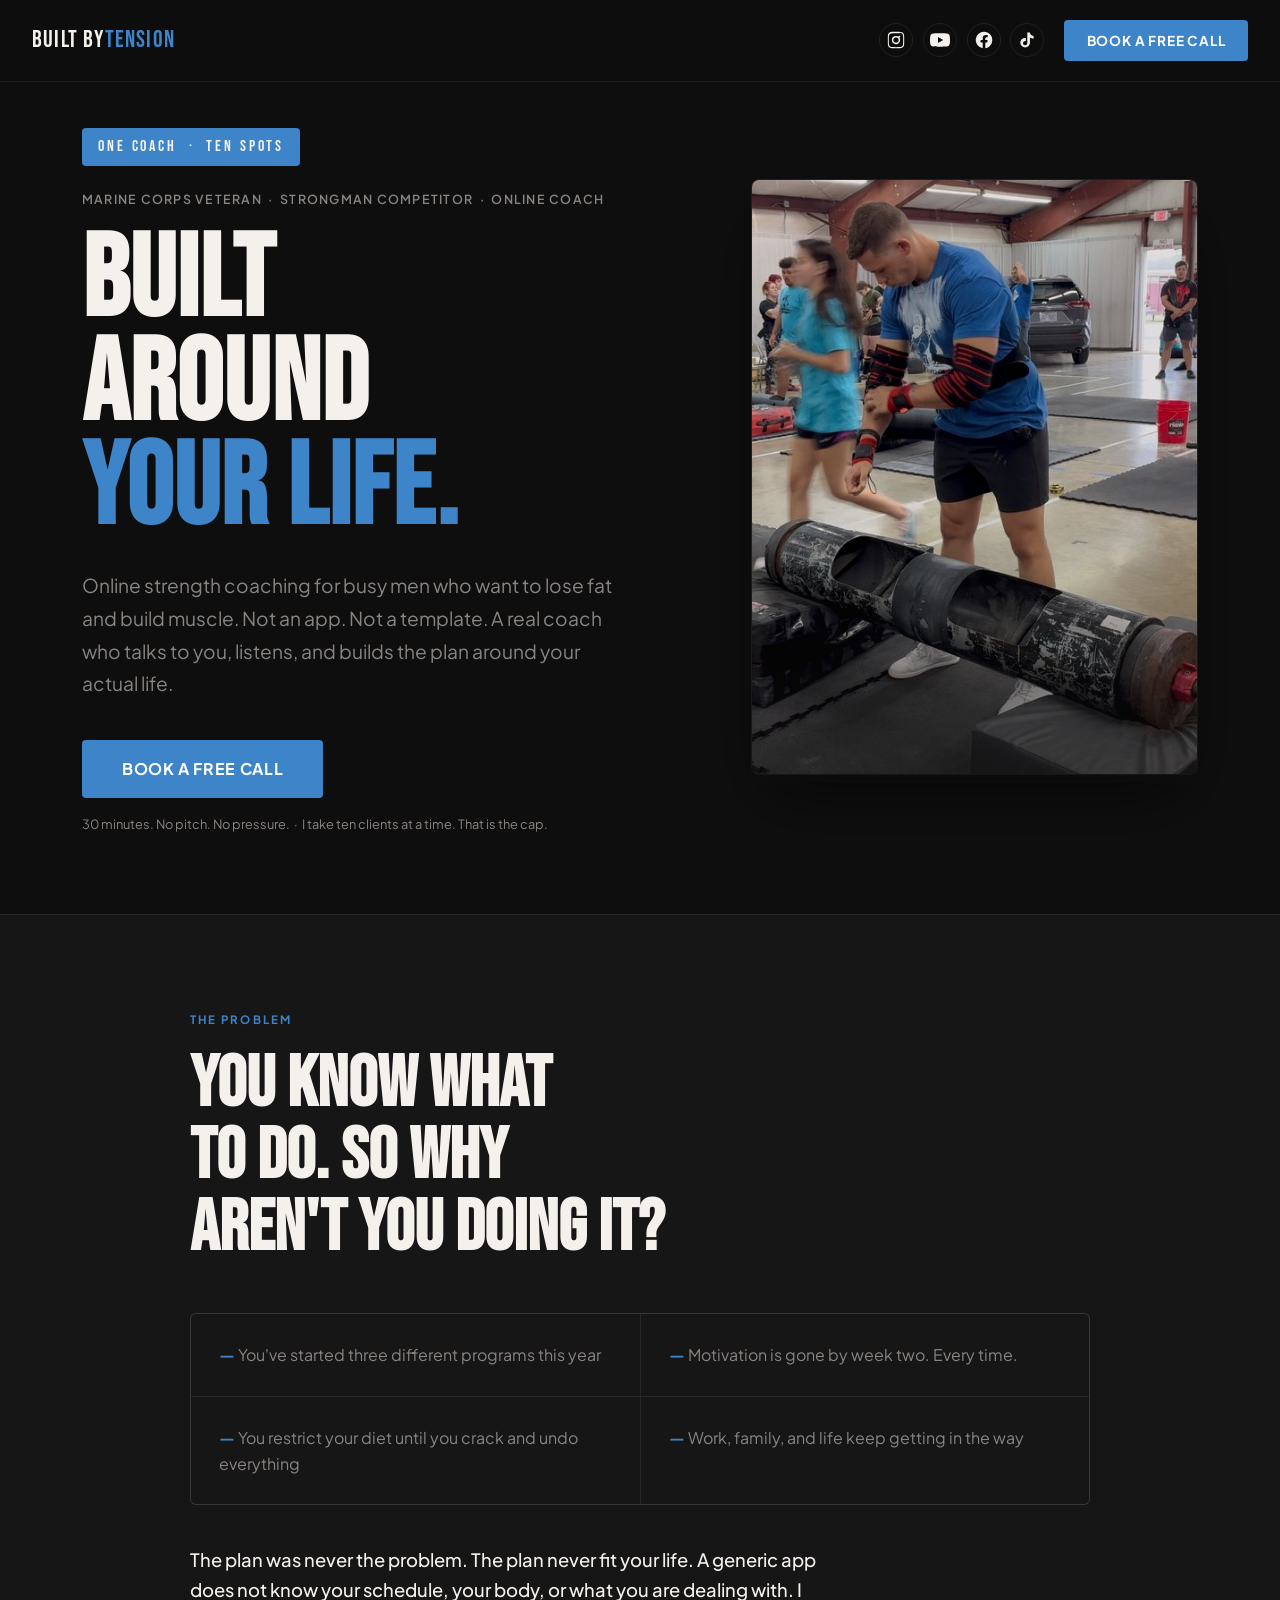
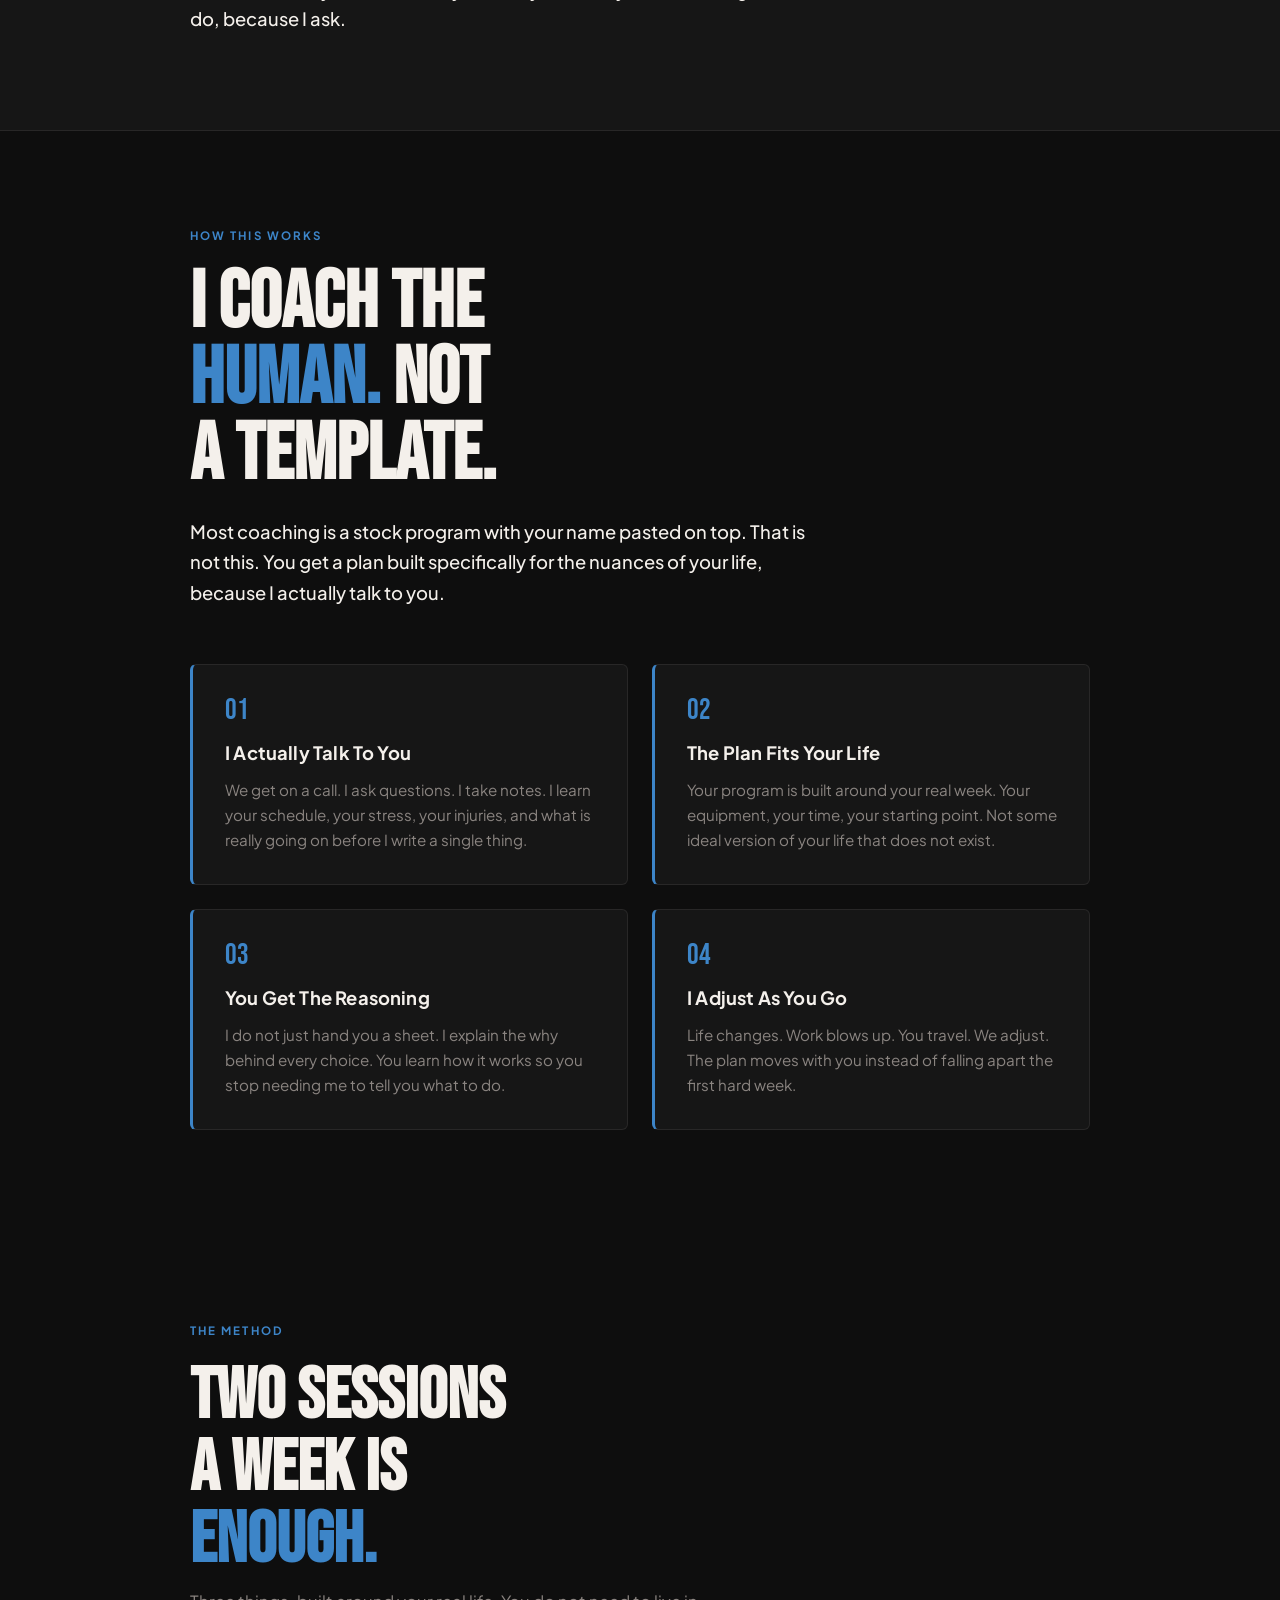
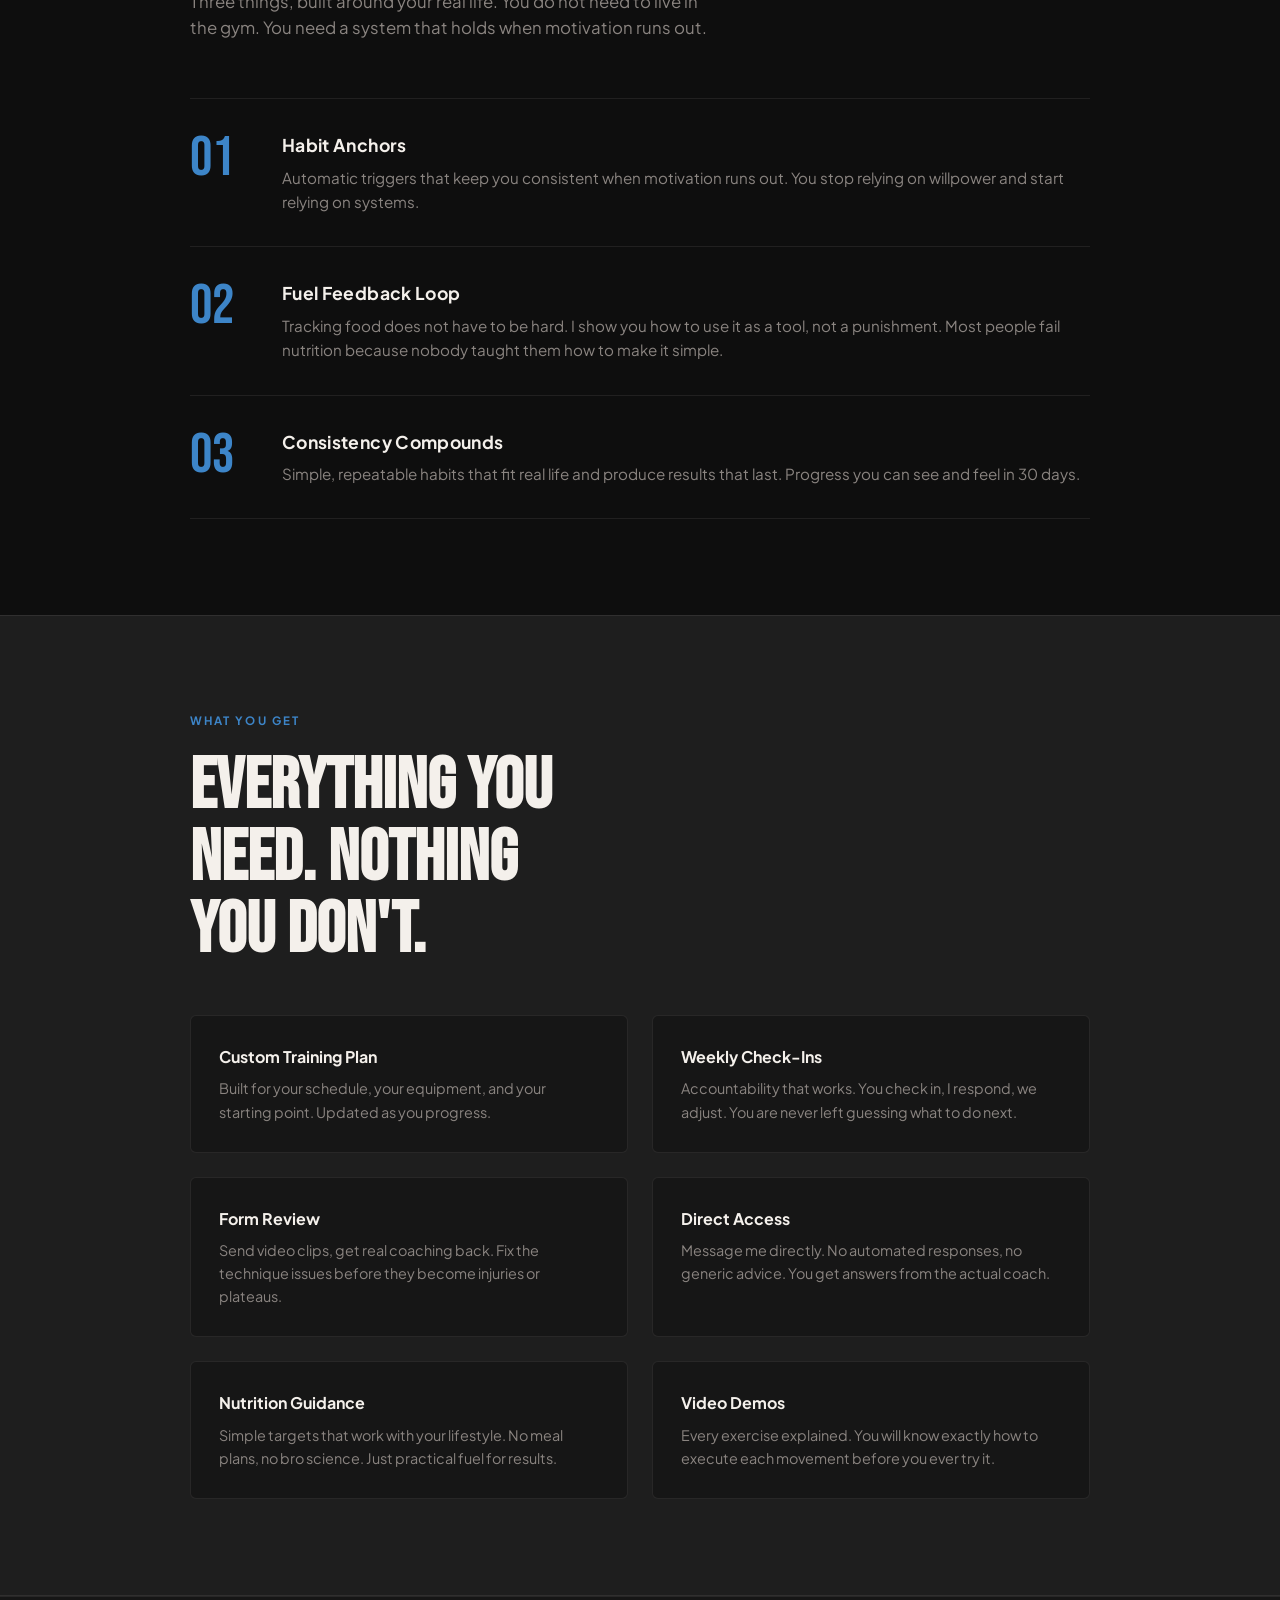
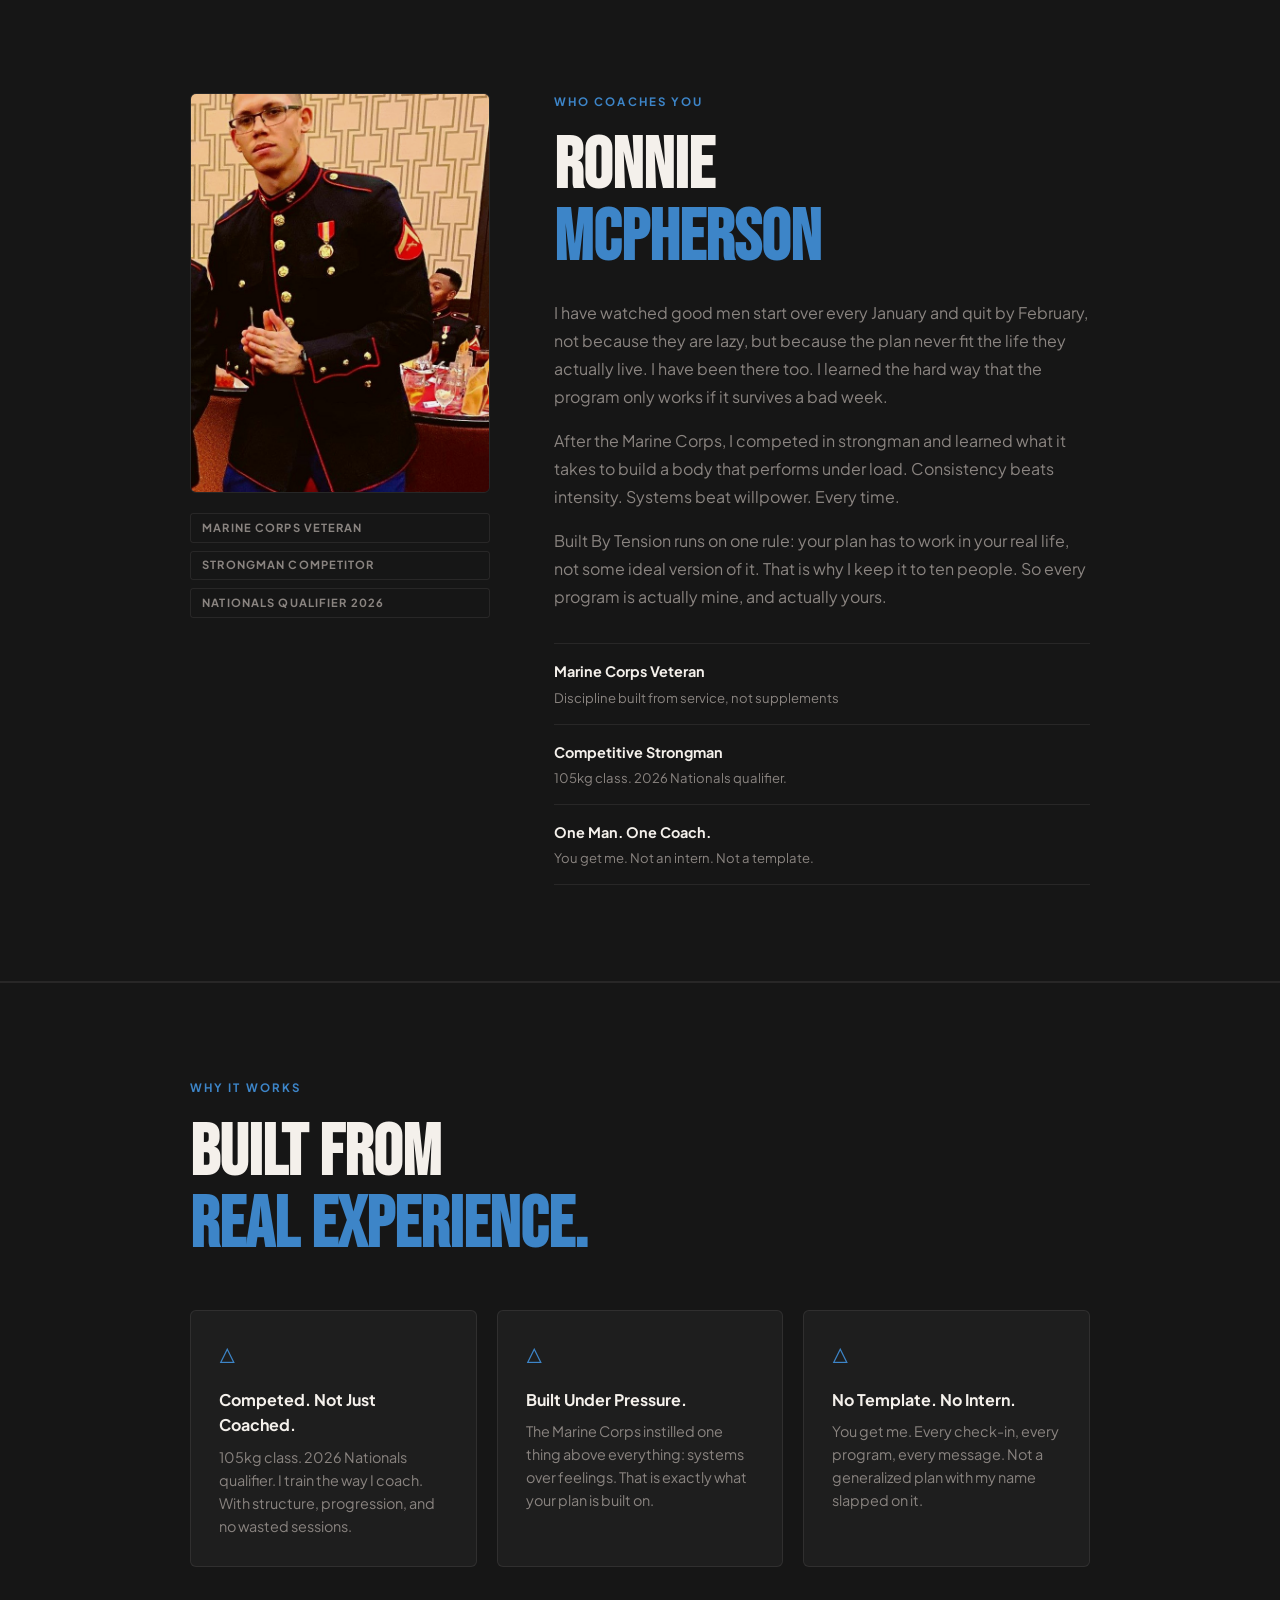
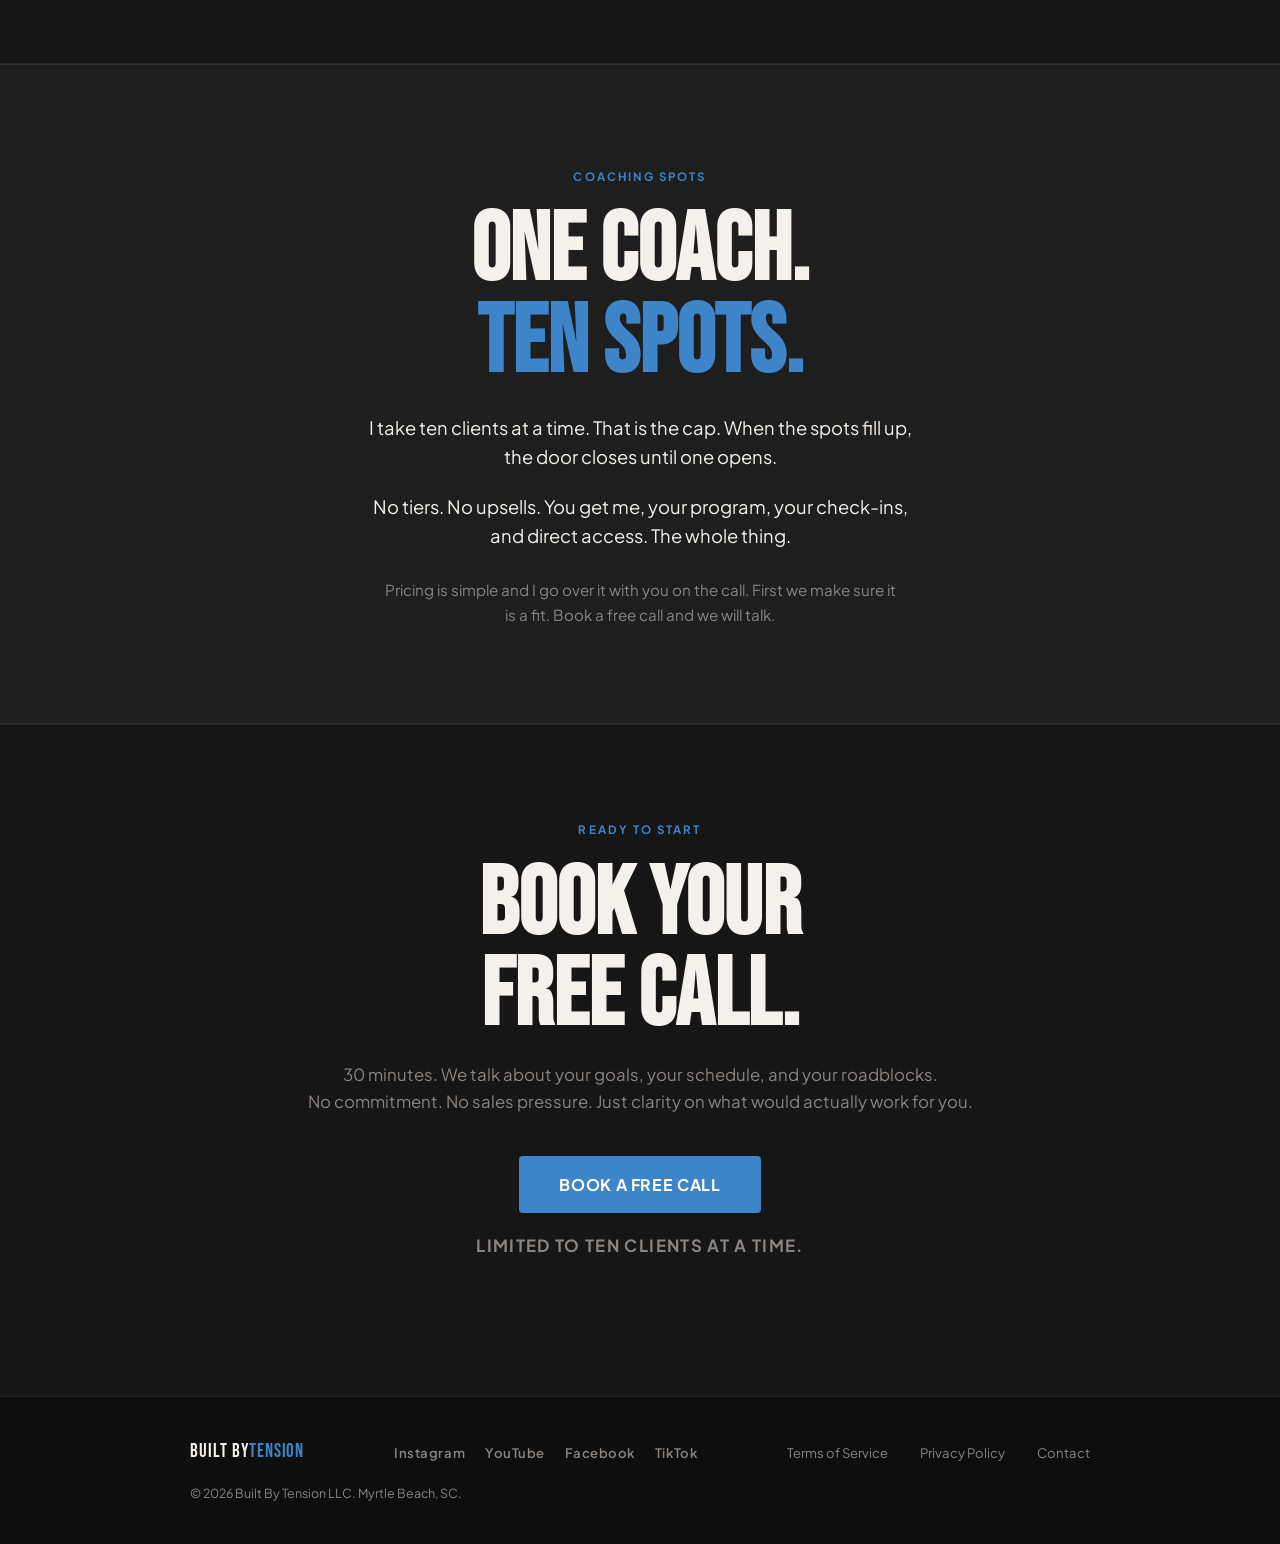
==== commit f094cd0d: "Add verified TikTok (@mcpherson.ronnie) to top nav + footer" ====
--- a/index.html
+++ b/index.html
@@ -22,6 +22,9 @@
         </a>
         <a href="https://facebook.com/ronnie.mcpherson" target="_blank" rel="noopener noreferrer" aria-label="Facebook" title="Facebook">
           <svg viewBox="0 0 24 24" width="20" height="20" fill="currentColor" aria-hidden="true"><path d="M22 12a10 10 0 1 0-11.56 9.88v-6.99H7.9V12h2.54V9.8c0-2.5 1.49-3.89 3.78-3.89 1.09 0 2.24.2 2.24.2v2.46h-1.26c-1.24 0-1.63.77-1.63 1.56V12h2.78l-.44 2.89h-2.34v6.99A10 10 0 0 0 22 12z"/></svg>
+        </a>
+        <a href="https://www.tiktok.com/@mcpherson.ronnie" target="_blank" rel="noopener noreferrer" aria-label="TikTok" title="TikTok">
+          <svg viewBox="0 0 24 24" width="20" height="20" fill="currentColor" aria-hidden="true"><path d="M16.6 5.82a4.28 4.28 0 0 1-1.06-2.82h-3.2v12.93a2.59 2.59 0 0 1-2.59 2.5 2.59 2.59 0 0 1-2.59-2.59 2.59 2.59 0 0 1 3.41-2.45V9.6a5.83 5.83 0 0 0-.82-.06A5.79 5.79 0 0 0 4 15.33 5.79 5.79 0 0 0 9.76 21a5.79 5.79 0 0 0 5.79-5.79V8.99a7.45 7.45 0 0 0 4.35 1.39V7.18a4.28 4.28 0 0 1-3.3-1.36z"/></svg>
         </a>
       </div>
       <a href="https://calendly.com/builtbytension" target="_blank" rel="noopener noreferrer" class="btn-nav">Book a Free Call</a>
@@ -249,6 +252,7 @@
         <a href="https://instagram.com/ronniespath" target="_blank" rel="noopener noreferrer">Instagram</a>
         <a href="https://www.youtube.com/channel/UCUhVSXiNG59BjtCQ6U127eg" target="_blank" rel="noopener noreferrer">YouTube</a>
         <a href="https://facebook.com/ronnie.mcpherson" target="_blank" rel="noopener noreferrer">Facebook</a>
+        <a href="https://www.tiktok.com/@mcpherson.ronnie" target="_blank" rel="noopener noreferrer">TikTok</a>
       </div>
       <div class="footer-links">
         <a href="/tos.html">Terms of Service</a>
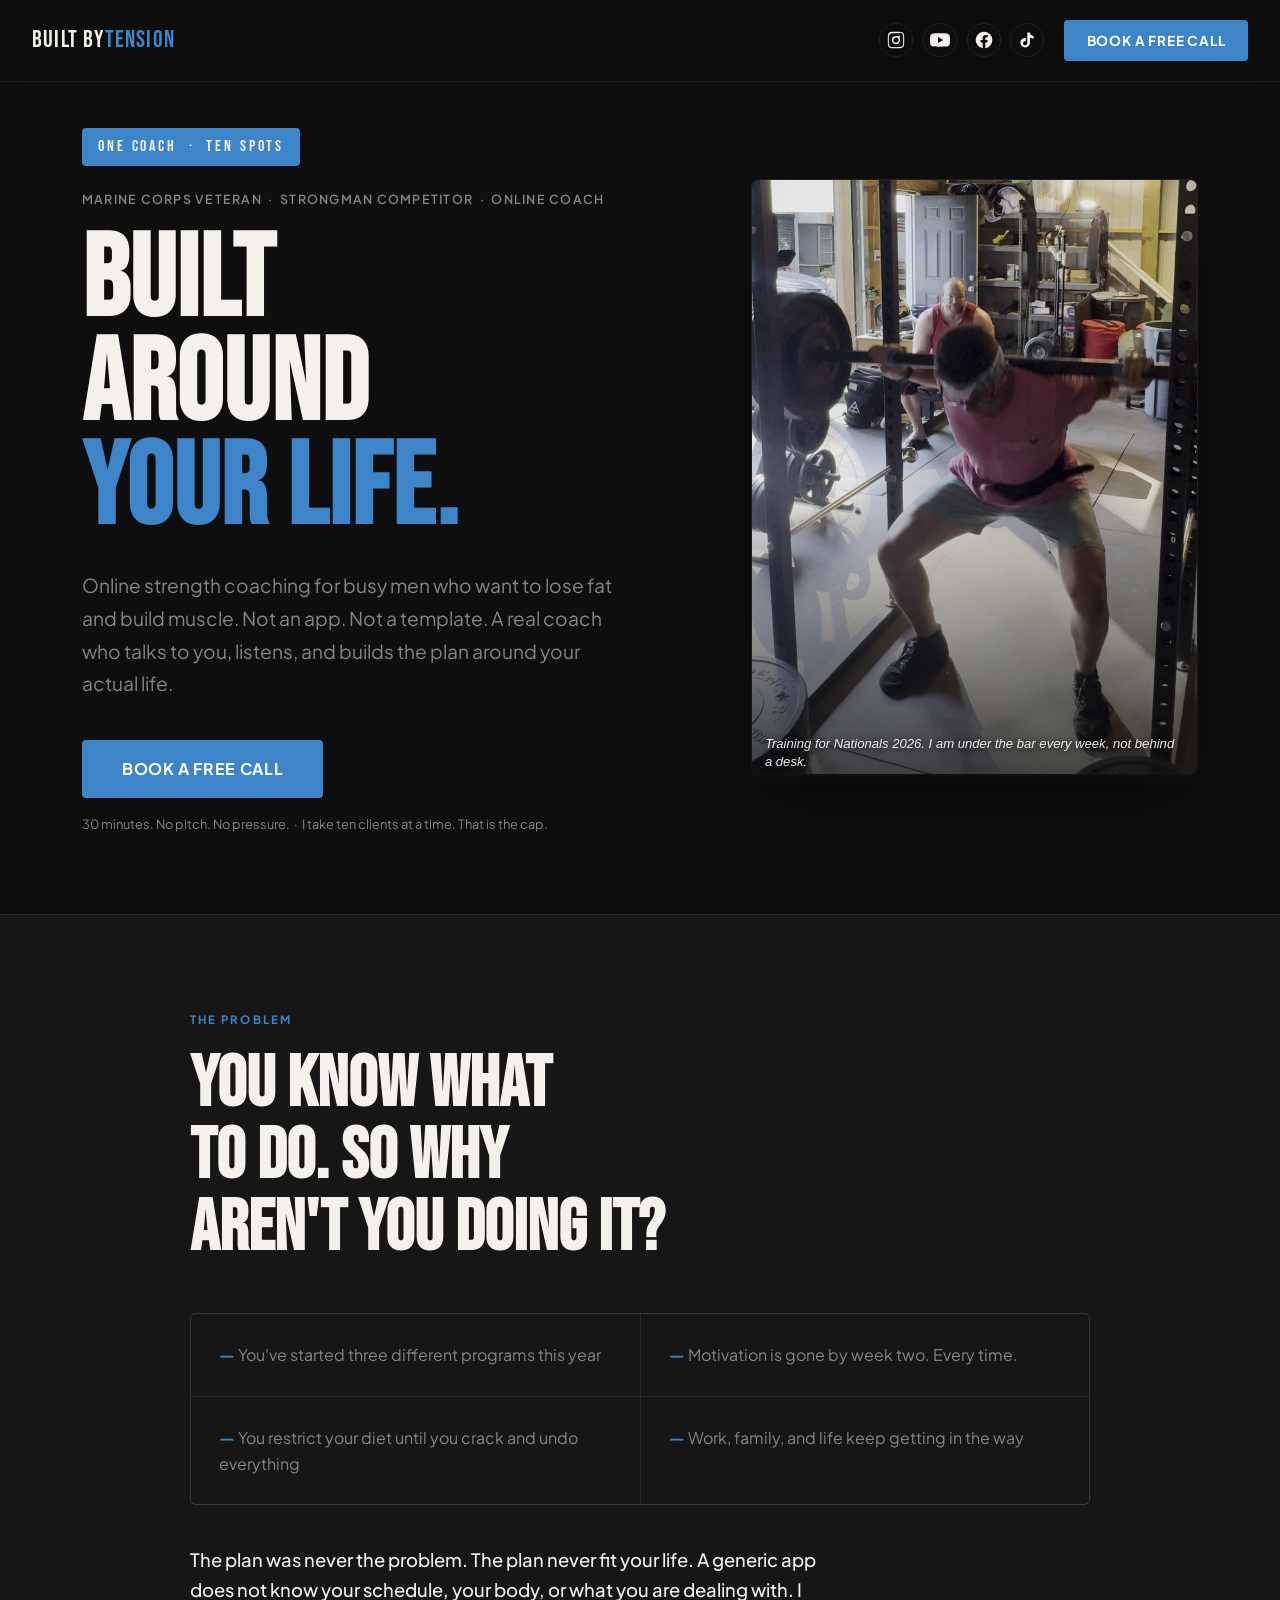
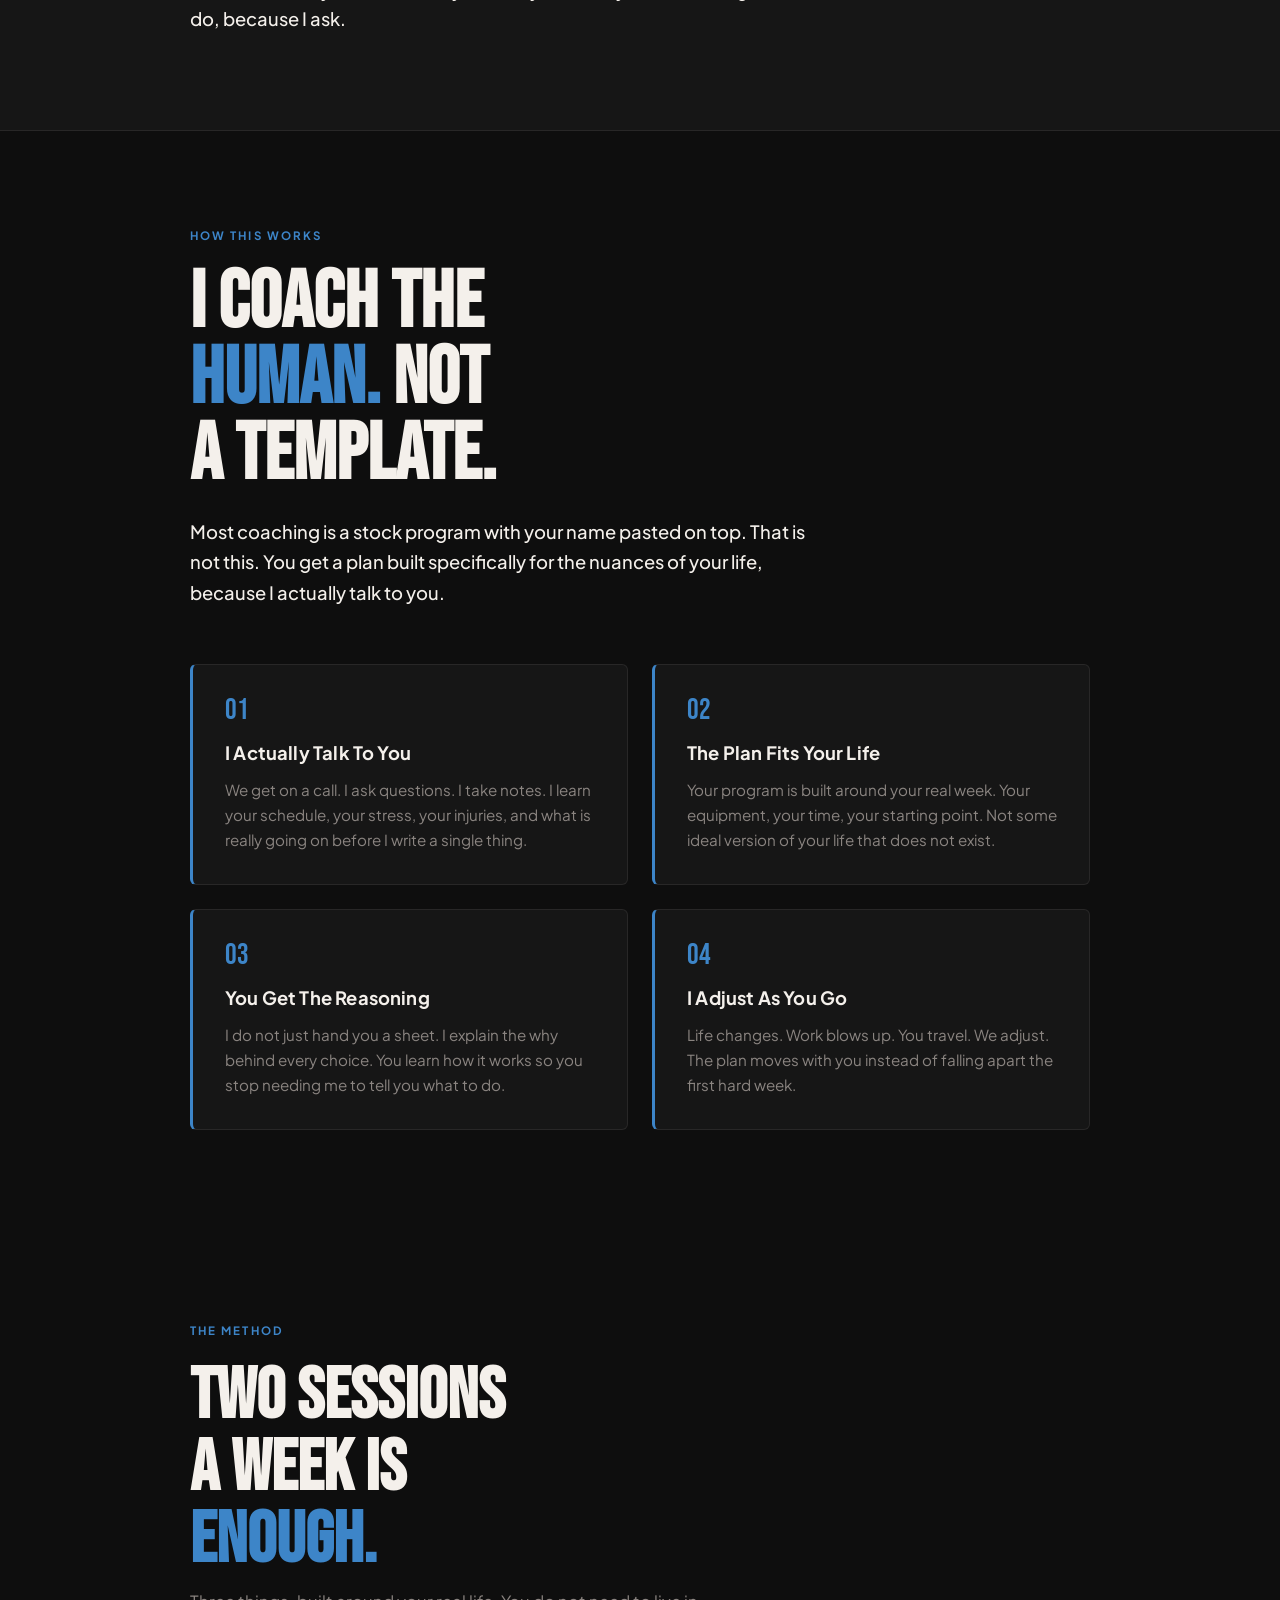
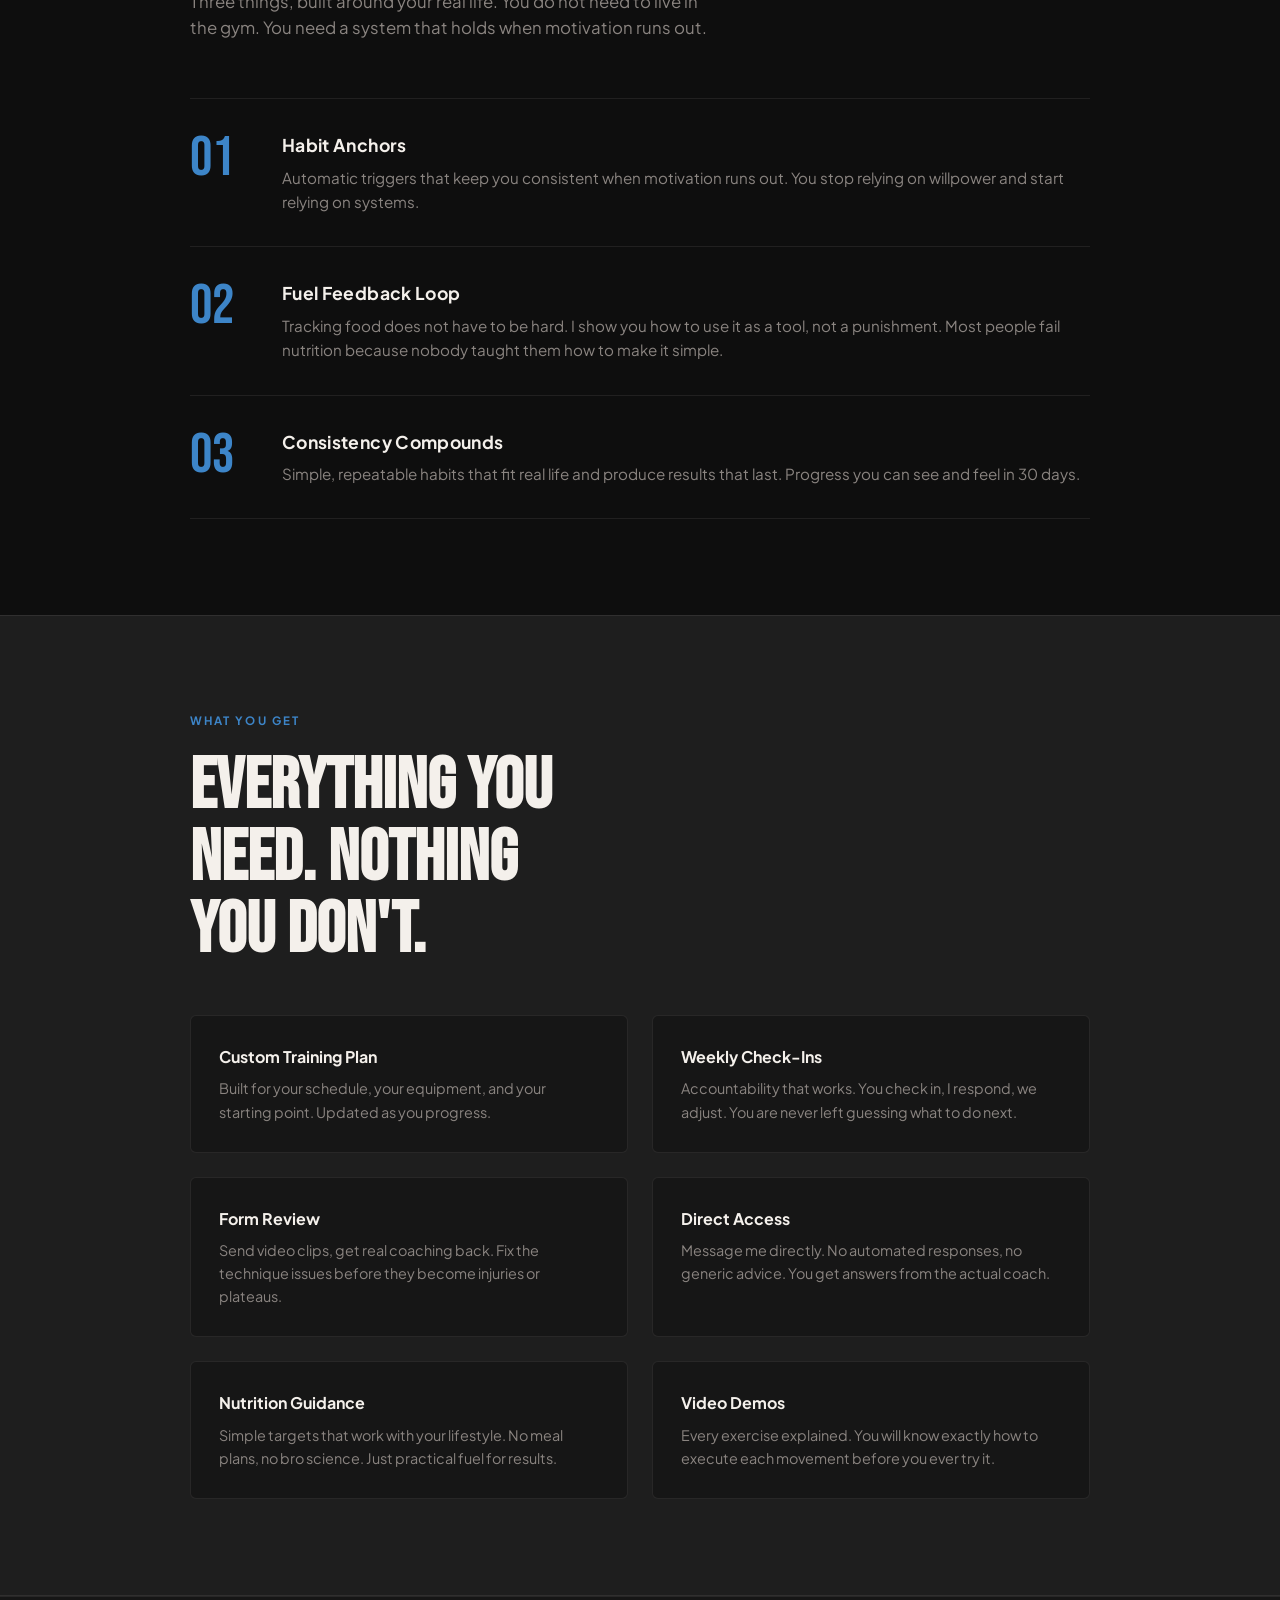
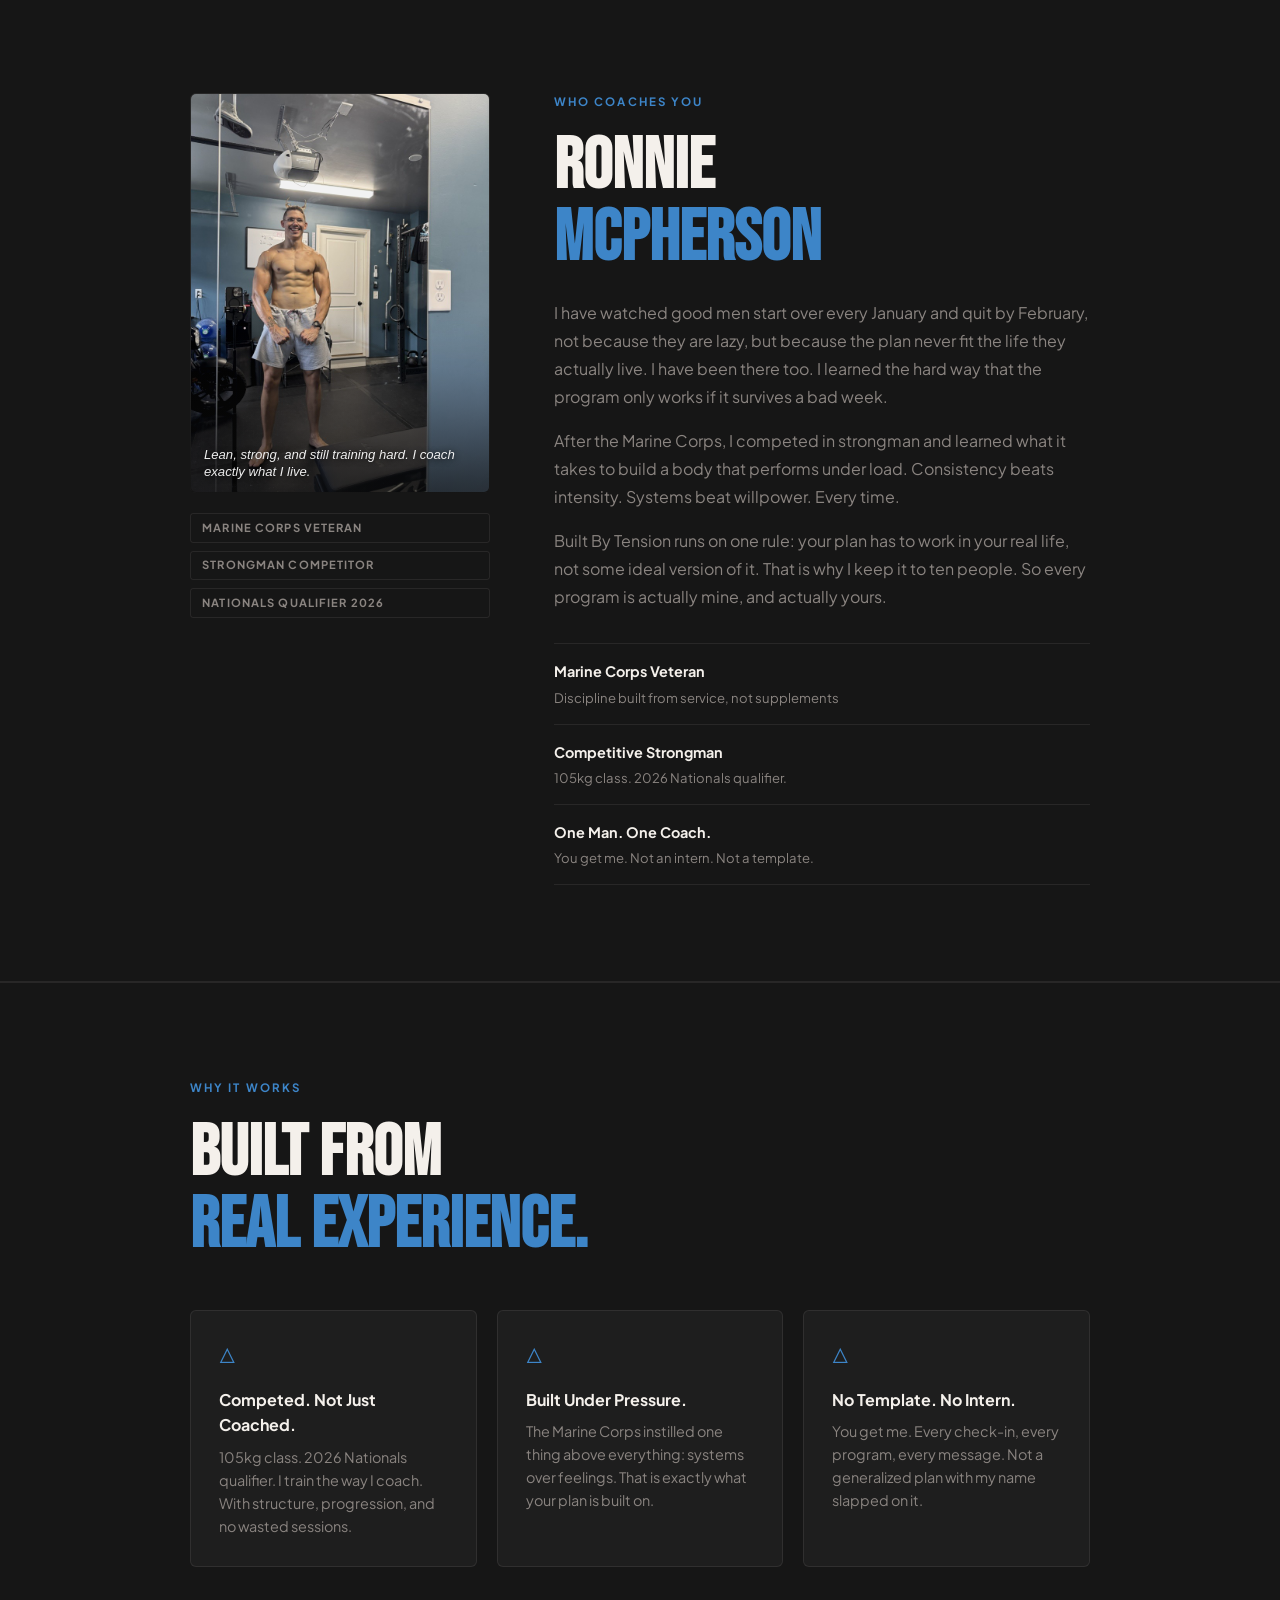
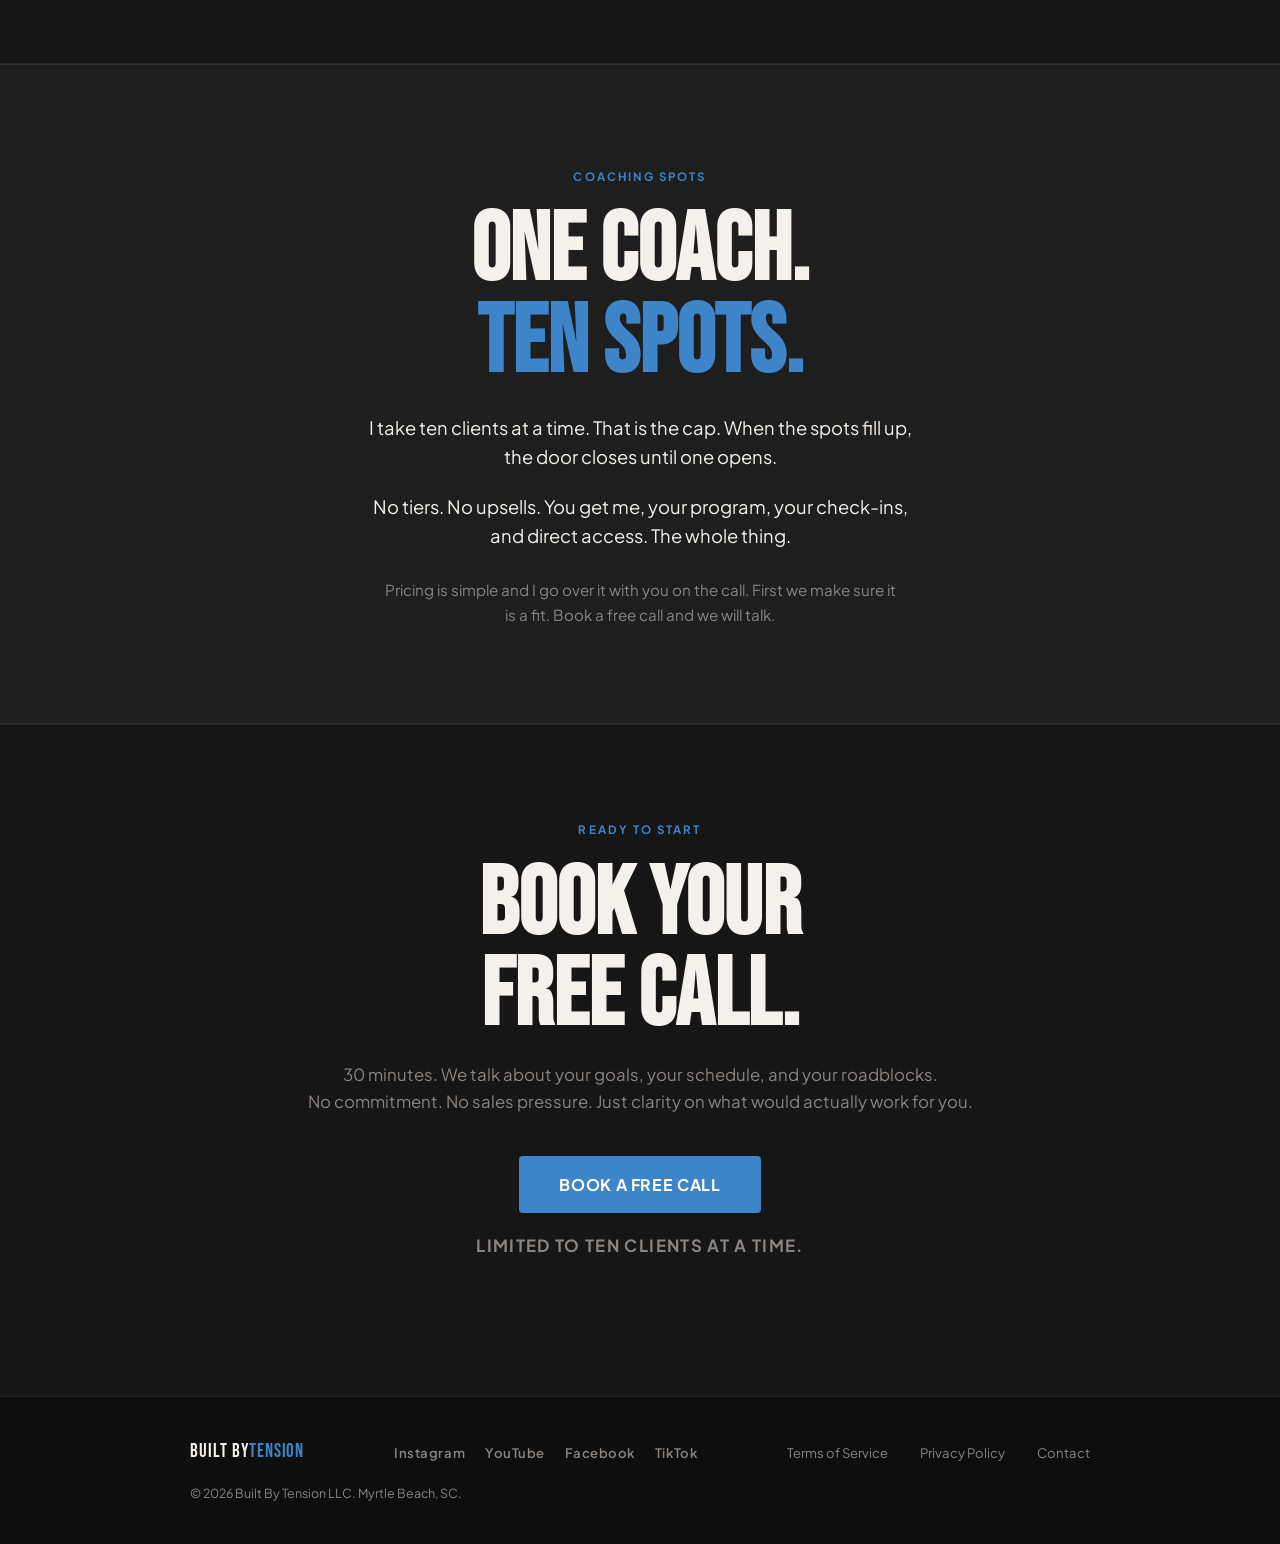
==== commit 0a755289: "Redesign photos: axle squat hero + recent lean physique (kill 2019 dress blues), add photo captions," ====
--- a/index.html
+++ b/index.html
@@ -20,7 +20,7 @@
         <a href="https://www.youtube.com/channel/UCUhVSXiNG59BjtCQ6U127eg" target="_blank" rel="noopener noreferrer" aria-label="YouTube" title="YouTube">
           <svg viewBox="0 0 24 24" width="20" height="20" fill="currentColor" aria-hidden="true"><path d="M23.5 6.5a3 3 0 0 0-2.1-2.1C19.5 3.9 12 3.9 12 3.9s-7.5 0-9.4.5A3 3 0 0 0 .5 6.5C0 8.4 0 12 0 12s0 3.6.5 5.5a3 3 0 0 0 2.1 2.1c1.9.5 9.4.5 9.4.5s7.5 0 9.4-.5a3 3 0 0 0 2.1-2.1c.5-1.9.5-5.5.5-5.5s0-3.6-.5-5.5zM9.6 15.6V8.4l6.2 3.6-6.2 3.6z"/></svg>
         </a>
-        <a href="https://facebook.com/ronnie.mcpherson" target="_blank" rel="noopener noreferrer" aria-label="Facebook" title="Facebook">
+        <a href="https://www.facebook.com/share/1HTm8ZkSMa/" target="_blank" rel="noopener noreferrer" aria-label="Facebook" title="Facebook">
           <svg viewBox="0 0 24 24" width="20" height="20" fill="currentColor" aria-hidden="true"><path d="M22 12a10 10 0 1 0-11.56 9.88v-6.99H7.9V12h2.54V9.8c0-2.5 1.49-3.89 3.78-3.89 1.09 0 2.24.2 2.24.2v2.46h-1.26c-1.24 0-1.63.77-1.63 1.56V12h2.78l-.44 2.89h-2.34v6.99A10 10 0 0 0 22 12z"/></svg>
         </a>
         <a href="https://www.tiktok.com/@mcpherson.ronnie" target="_blank" rel="noopener noreferrer" aria-label="TikTok" title="TikTok">
@@ -46,7 +46,8 @@
         <p class="hero-note">30 minutes. No pitch. No pressure. &nbsp;&middot;&nbsp; I take ten clients at a time. That is the cap.</p>
       </div>
       <div class="hero-photo">
-        <img src="img/strongman.jpg" alt="Ronnie McPherson chalked up at a strongman competition, gripping a loaded log" class="hero-img">
+        <img src="img/strongman.jpg" alt="Ronnie McPherson at the bottom of a heavy squat, training for Strongman Nationals" class="hero-img">
+        <p class="photo-caption">Training for Nationals 2026. I am under the bar every week, not behind a desk.</p>
       </div>
     </div>
   </section>
@@ -174,7 +175,10 @@
     <div class="container">
       <div class="coach-inner">
         <div class="coach-photo-wrap">
-          <img src="img/coach.jpg" alt="Ronnie McPherson, Marine Corps veteran and online strength coach" class="coach-img">
+          <div class="coach-photo">
+            <img src="img/coach.jpg" alt="Ronnie McPherson, lean and in shape, online strength and strongman coach" class="coach-img">
+            <p class="photo-caption">Lean, strong, and still training hard. I coach exactly what I live.</p>
+          </div>
           <div class="coach-badges">
             <span class="badge">Marine Corps Veteran</span>
             <span class="badge">Strongman Competitor</span>
@@ -251,7 +255,7 @@
       <div class="footer-socials">
         <a href="https://instagram.com/ronniespath" target="_blank" rel="noopener noreferrer">Instagram</a>
         <a href="https://www.youtube.com/channel/UCUhVSXiNG59BjtCQ6U127eg" target="_blank" rel="noopener noreferrer">YouTube</a>
-        <a href="https://facebook.com/ronnie.mcpherson" target="_blank" rel="noopener noreferrer">Facebook</a>
+        <a href="https://www.facebook.com/share/1HTm8ZkSMa/" target="_blank" rel="noopener noreferrer">Facebook</a>
         <a href="https://www.tiktok.com/@mcpherson.ronnie" target="_blank" rel="noopener noreferrer">TikTok</a>
       </div>
       <div class="footer-links">
--- a/css/style.css
+++ b/css/style.css
@@ -136,8 +136,22 @@
   position: absolute;
   inset: 0;
   border-radius: 8px;
-  background: linear-gradient(180deg, rgba(14,14,14,0) 55%, rgba(14,14,14,0.55) 100%);
+  background: linear-gradient(180deg, rgba(14,14,14,0) 50%, rgba(14,14,14,0.7) 100%);
   pointer-events: none;
+}
+
+.photo-caption {
+  position: absolute;
+  left: 14px;
+  bottom: 12px;
+  right: 14px;
+  z-index: 2;
+  margin: 0;
+  font-size: 0.82rem;
+  line-height: 1.35;
+  font-style: italic;
+  color: rgba(255,255,255,0.92);
+  text-shadow: 0 1px 6px rgba(0,0,0,0.85);
 }
 
 .hero-scarcity {
@@ -374,6 +388,19 @@
   justify-content: center;
 }
 
+.coach-photo {
+  position: relative;
+}
+
+.coach-photo::after {
+  content: '';
+  position: absolute;
+  inset: 0;
+  border-radius: 6px;
+  background: linear-gradient(180deg, rgba(14,14,14,0) 55%, rgba(14,14,14,0.7) 100%);
+  pointer-events: none;
+}
+
 .coach-img {
   width: 100%;
   aspect-ratio: 3/4;
@@ -784,7 +811,7 @@
 @media (max-width: 980px) {
   .hero { padding: 7rem 2rem 4rem; }
   .hero-grid { grid-template-columns: 1fr; gap: 2.5rem; }
-  .hero-photo { order: -1; max-width: 380px; margin: 0 auto; }
+  .hero-photo { order: 2; max-width: 380px; margin: 1.5rem auto 0; }
   .hero-img { aspect-ratio: 3/4; object-position: center top; }
 }
 
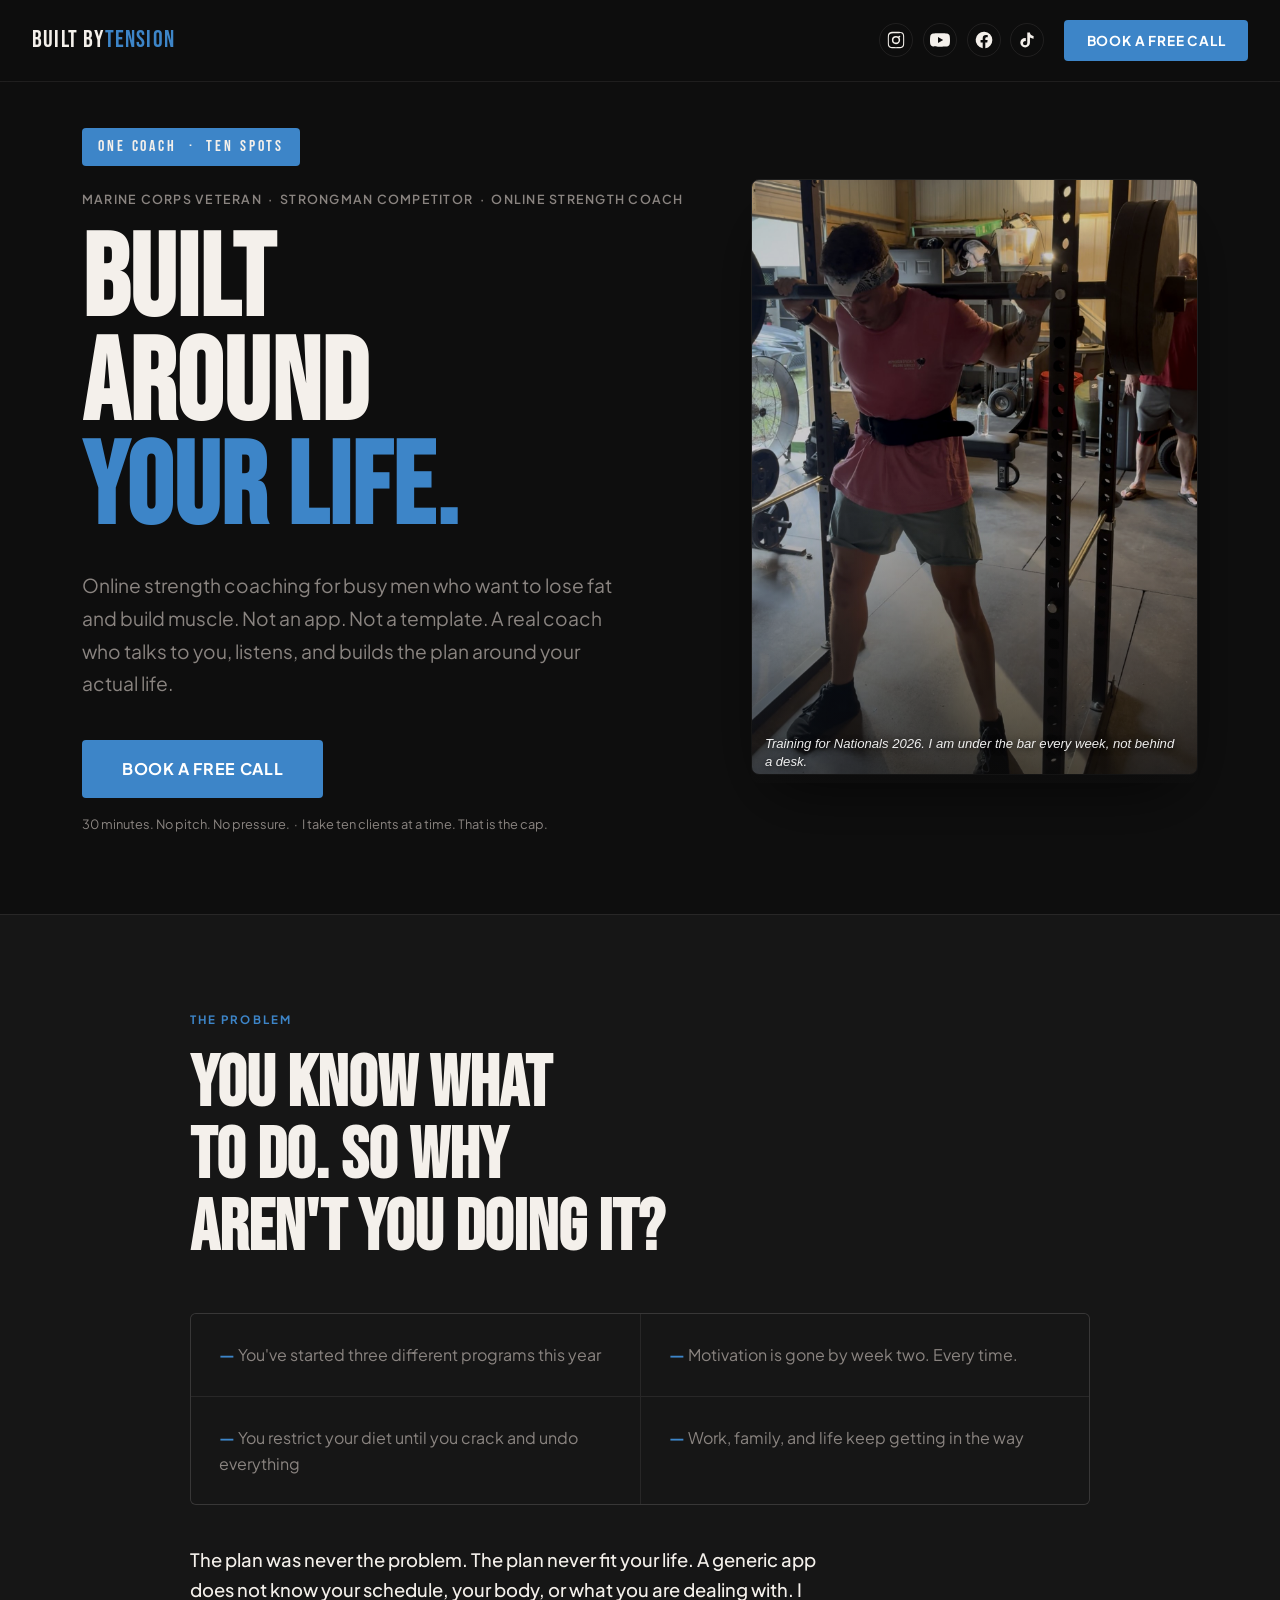
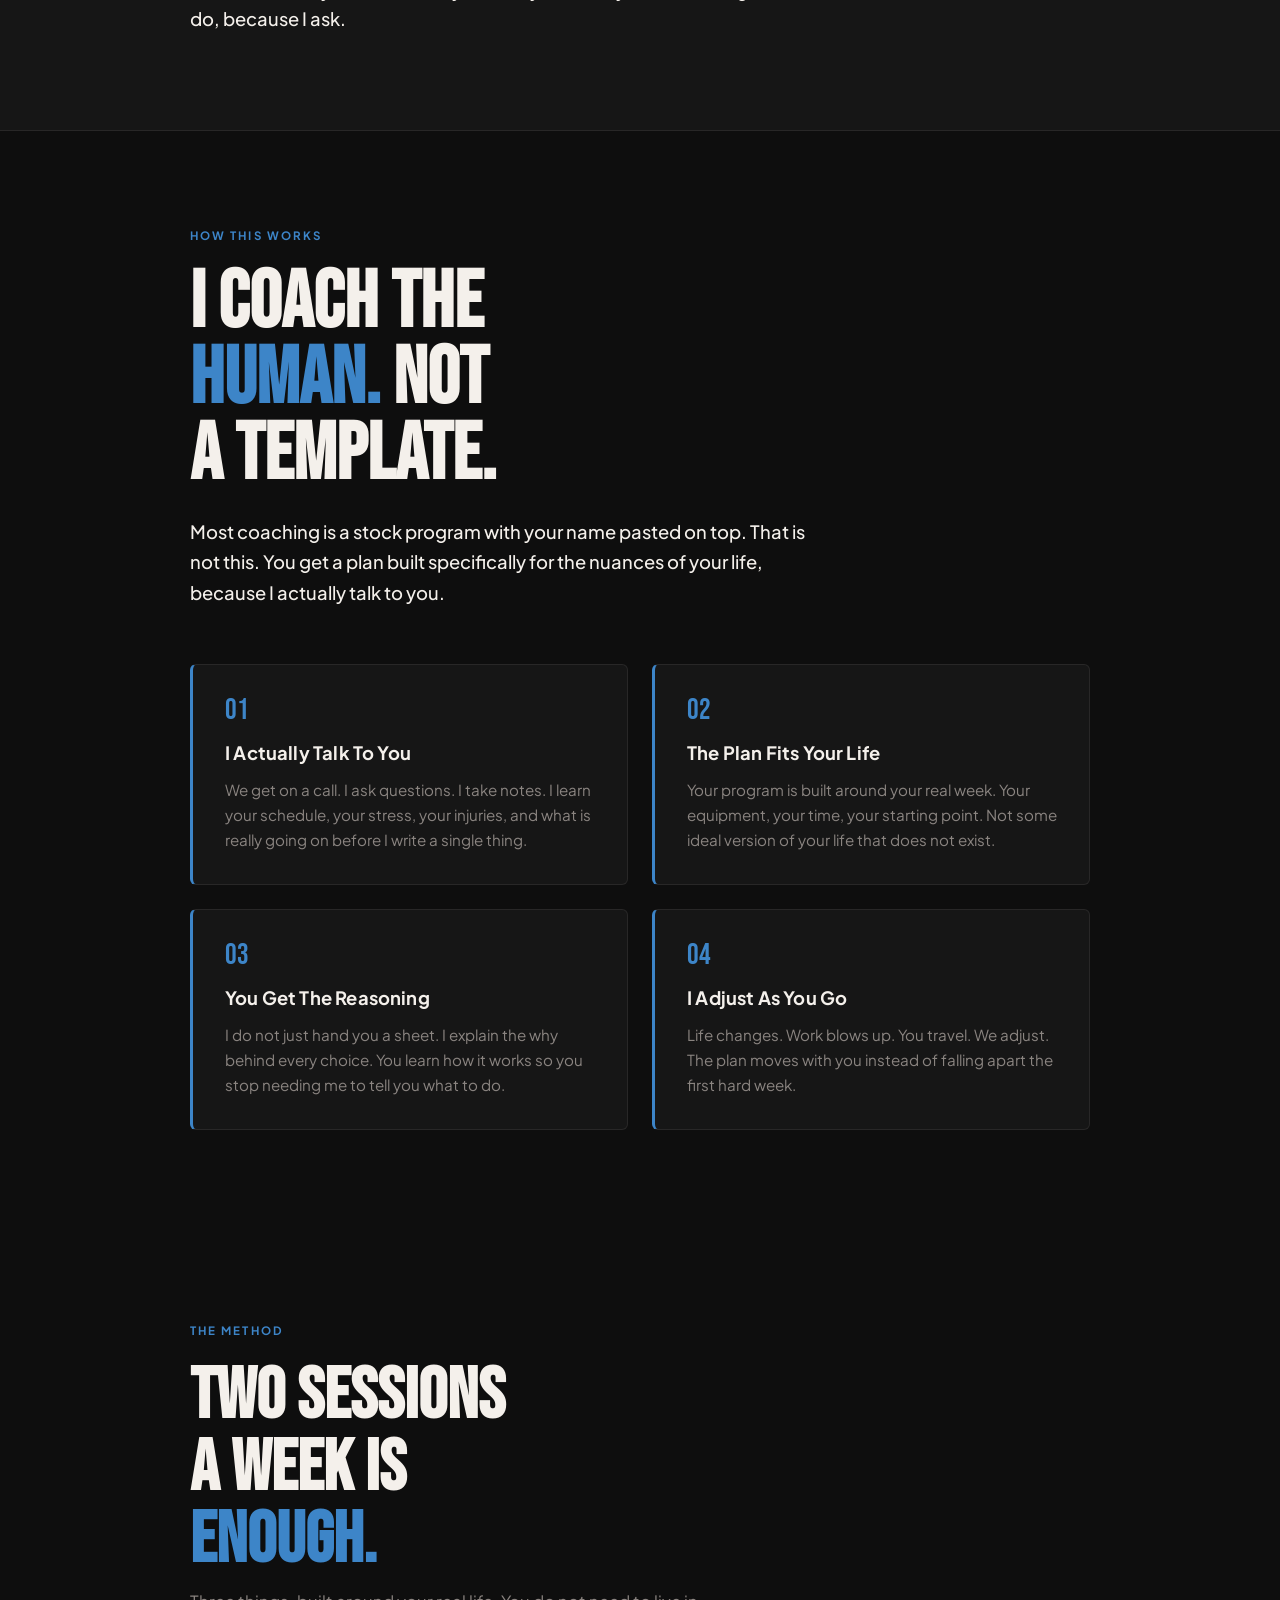
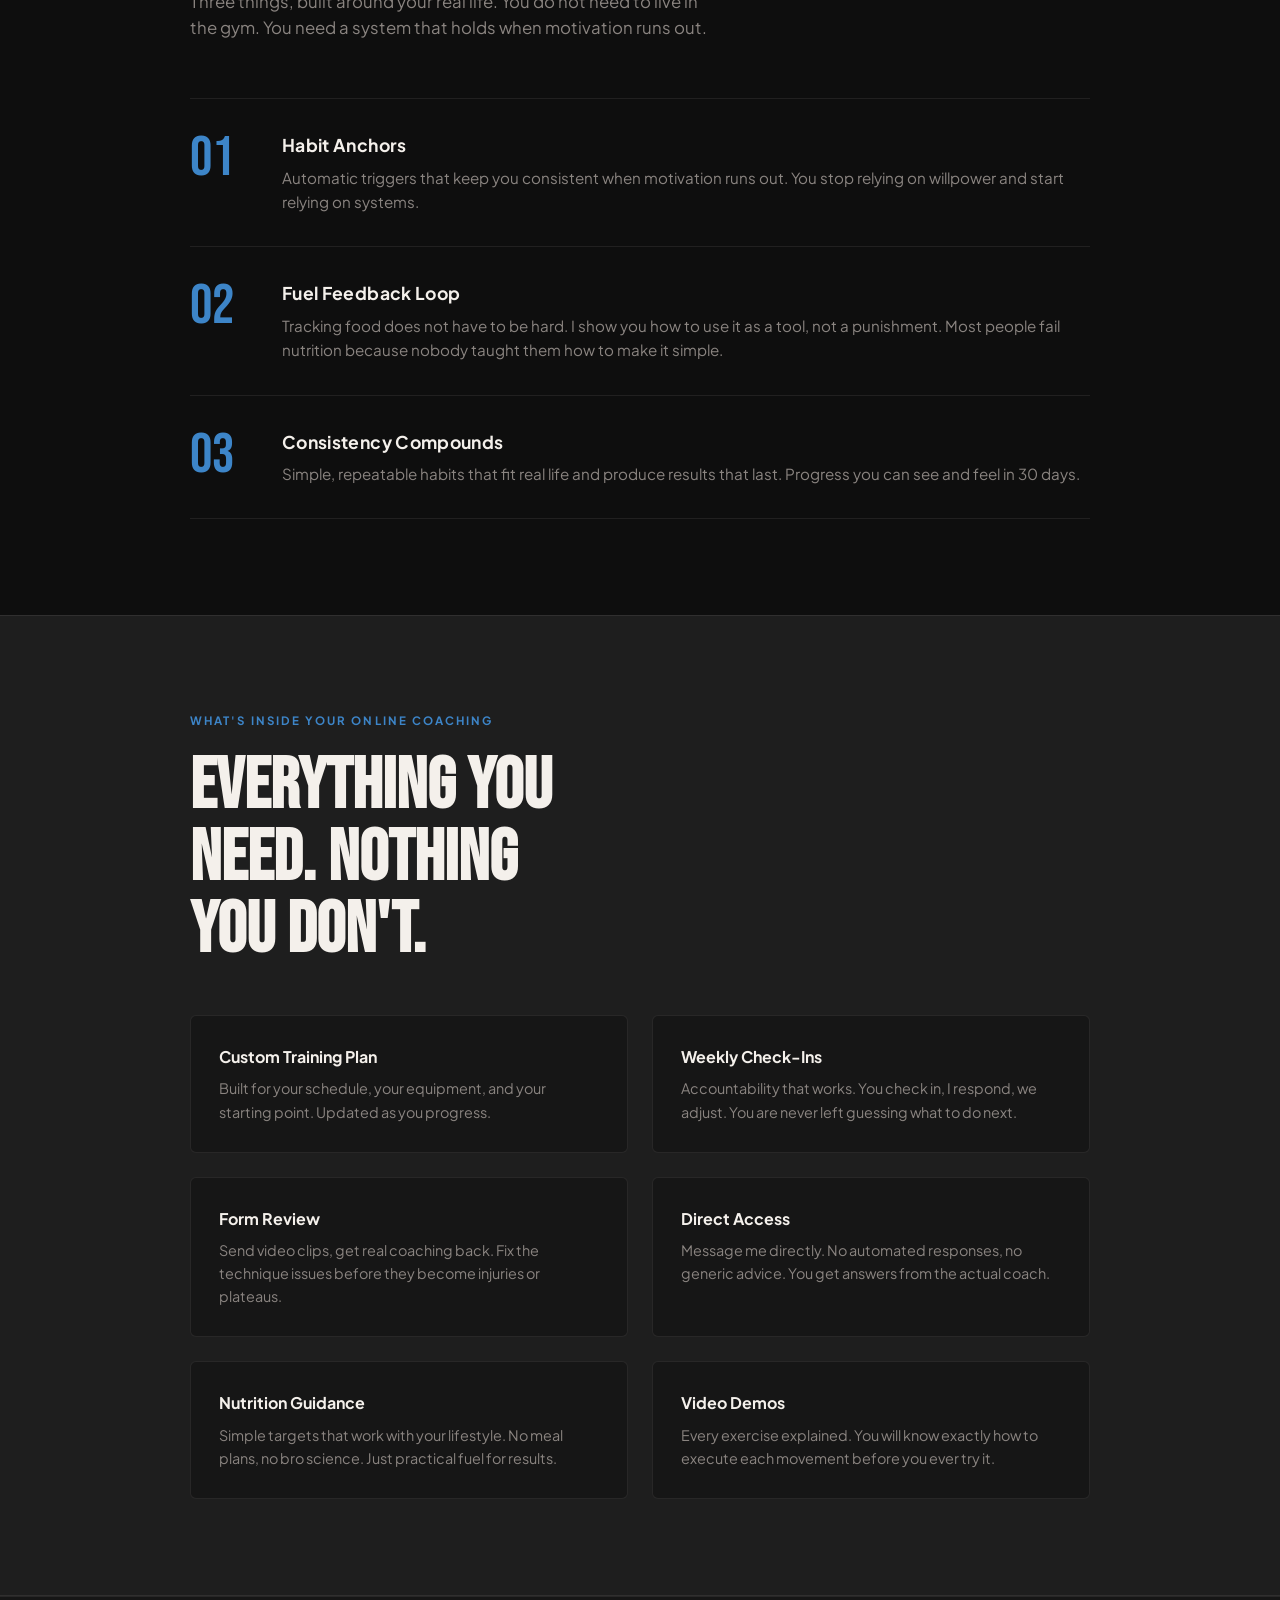
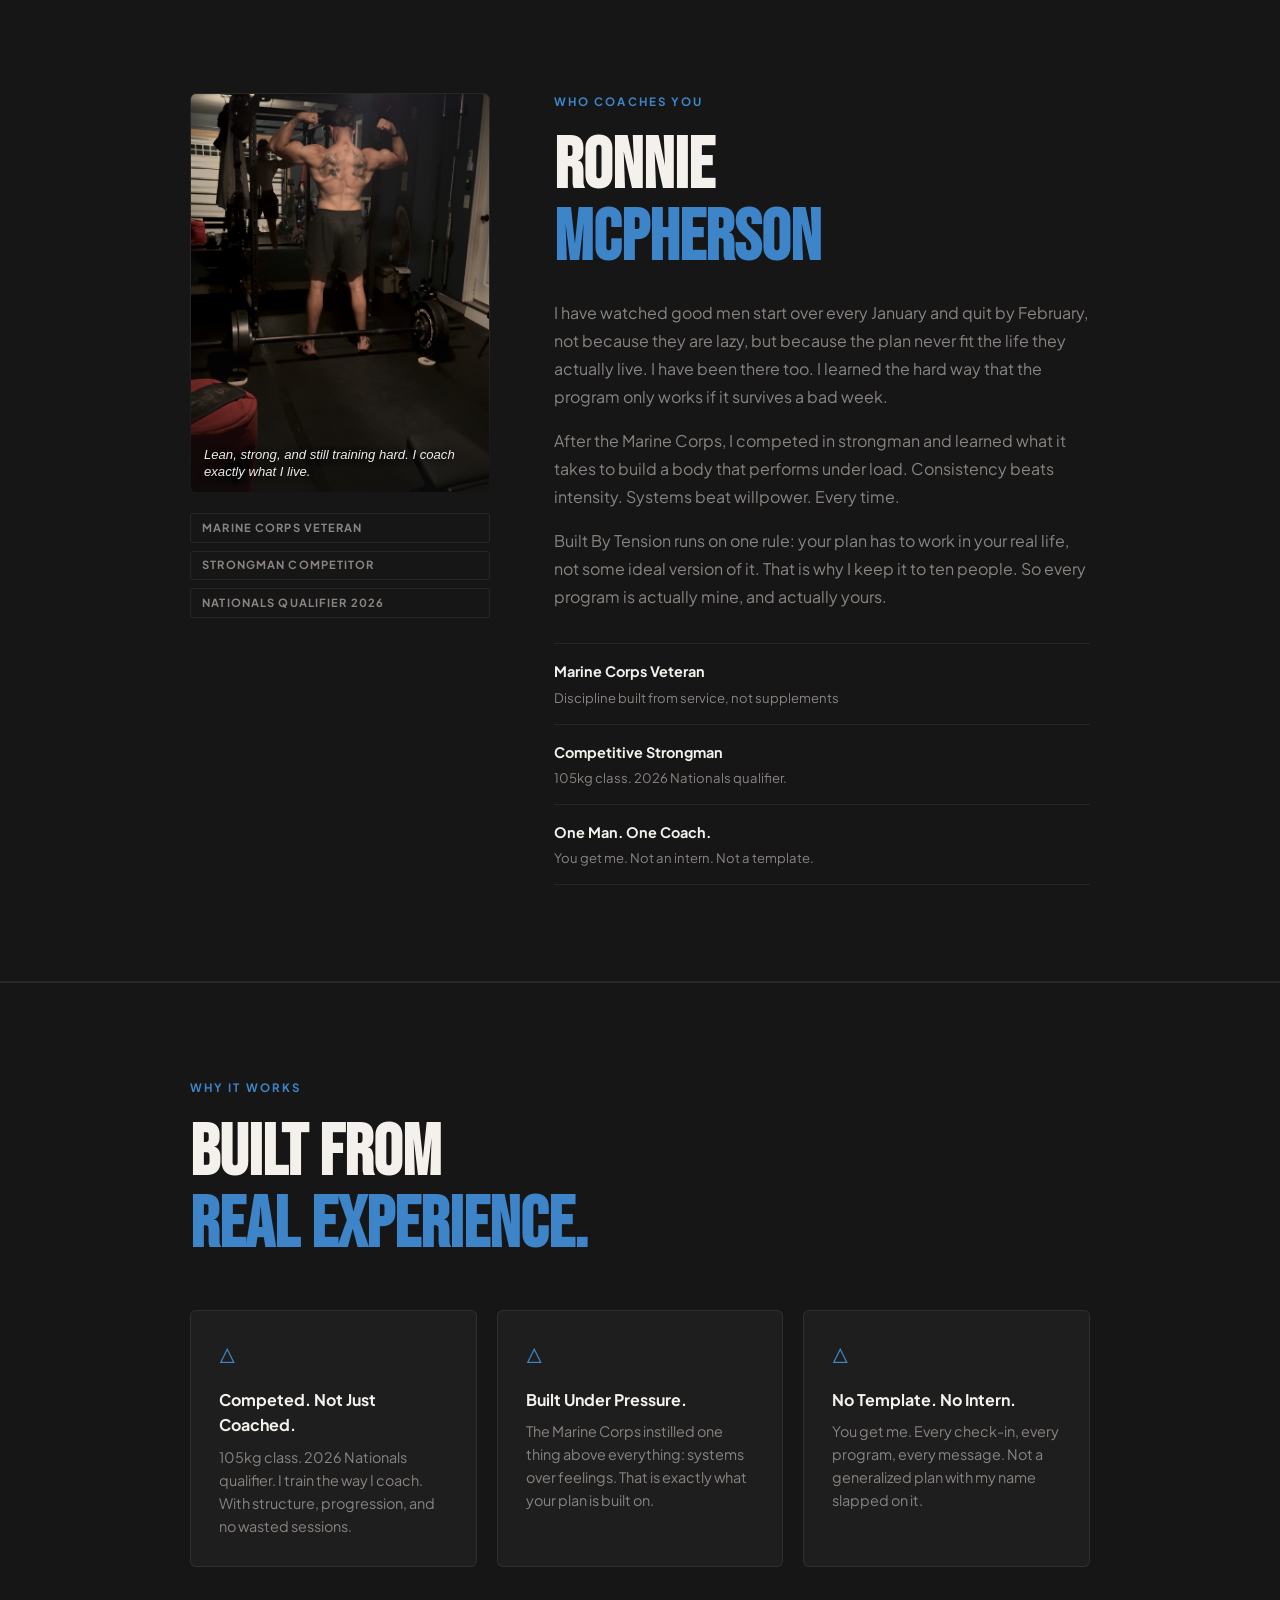
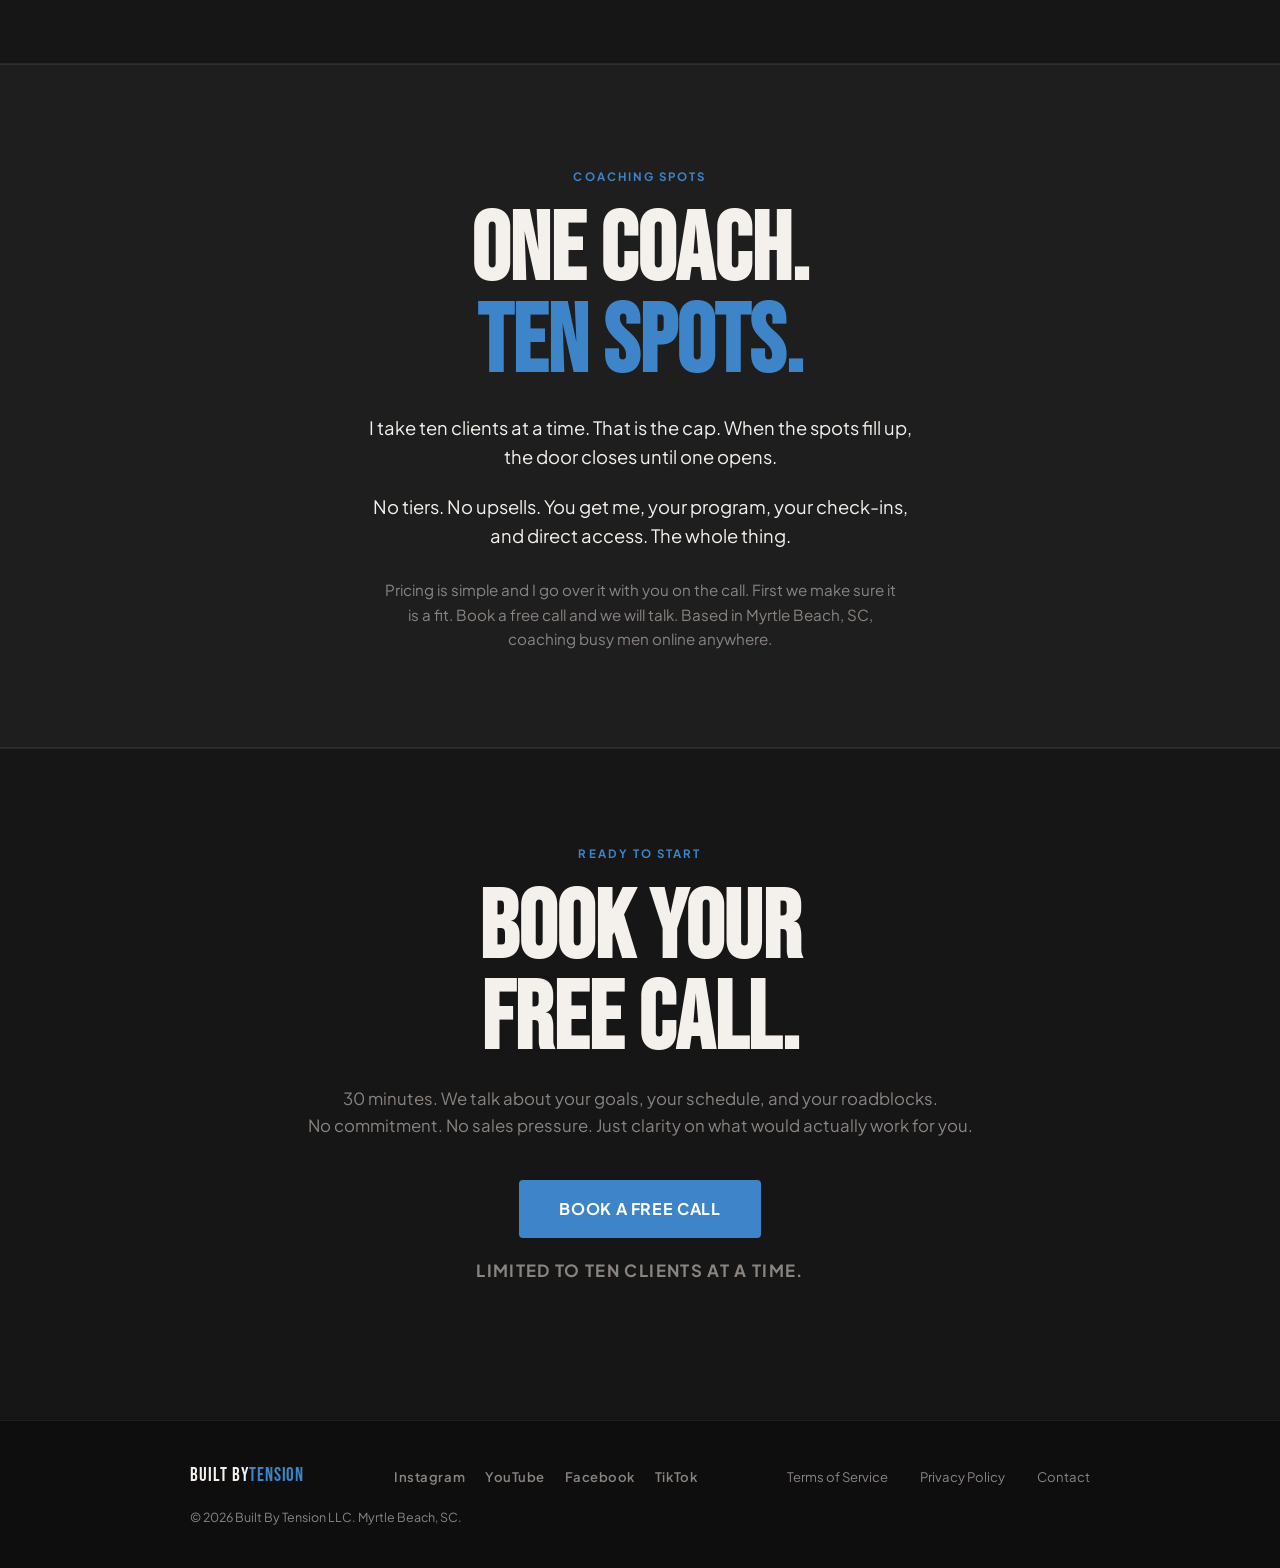
==== commit 1cf4e5fb: "SEO: keyword-optimized title/meta, canonical, geo tags, OG/Twitter cards, ProfessionalService+Person" ====
--- a/index.html
+++ b/index.html
@@ -3,8 +3,74 @@
 <head>
   <meta charset="UTF-8">
   <meta name="viewport" content="width=device-width, initial-scale=1.0">
-  <meta name="description" content="One-on-one online strength coaching for busy men. Not an app. Not a template. A real coach who builds your program around your actual life. Ten clients at a time.">
-  <title>Built By Tension | One Coach. Ten Spots.</title>
+  <title>Online Strength &amp; Fat-Loss Coaching for Busy Men | Built By Tension</title>
+  <meta name="description" content="One-on-one online coaching to lose fat and build muscle, built around your real life by a Marine vet coach. Not an app. Only 10 clients. Book a free call.">
+  <link rel="canonical" href="https://builtbytension.com/">
+  <meta name="theme-color" content="#0e0e0e">
+  <meta name="geo.region" content="US-SC">
+  <meta name="geo.placename" content="Myrtle Beach">
+
+  <!-- Open Graph -->
+  <meta property="og:type" content="website">
+  <meta property="og:url" content="https://builtbytension.com/">
+  <meta property="og:site_name" content="Built By Tension">
+  <meta property="og:title" content="Online Strength &amp; Fat-Loss Coach for Busy Men | Built By Tension">
+  <meta property="og:description" content="Real one-on-one online coaching, not an app. Custom programs, weekly check-ins, and direct access from a Marine vet coach. Ten clients at a time. Book a free call.">
+  <meta property="og:image" content="https://builtbytension.com/img/og-image.jpg">
+  <meta property="og:image:width" content="1200">
+  <meta property="og:image:height" content="630">
+  <meta property="og:image:alt" content="Ronnie McPherson, online strength and fat-loss coach">
+  <meta name="twitter:card" content="summary_large_image">
+  <meta name="twitter:title" content="Online Strength &amp; Fat-Loss Coaching for Busy Men">
+  <meta name="twitter:description" content="Real one-on-one online coaching, not an app. Custom programs, weekly check-ins, direct access. Book a free call.">
+  <meta name="twitter:image" content="https://builtbytension.com/img/og-image.jpg">
+
+  <!-- Structured data -->
+  <script type="application/ld+json">
+  {
+    "@context": "https://schema.org",
+    "@type": "ProfessionalService",
+    "name": "Built By Tension",
+    "url": "https://builtbytension.com/",
+    "image": "https://builtbytension.com/img/og-image.jpg",
+    "description": "One-on-one online strength and fat-loss coaching for busy men. Custom training, nutrition guidance, and weekly accountability from a real coach, not an app.",
+    "priceRange": "$$",
+    "address": { "@type": "PostalAddress", "addressLocality": "Myrtle Beach", "addressRegion": "SC", "addressCountry": "US" },
+    "areaServed": { "@type": "Country", "name": "United States" },
+    "sameAs": [
+      "https://instagram.com/ronniespath",
+      "https://www.youtube.com/channel/UCUhVSXiNG59BjtCQ6U127eg",
+      "https://www.facebook.com/share/1HTm8ZkSMa/",
+      "https://www.tiktok.com/@mcpherson.ronnie"
+    ]
+  }
+  </script>
+  <script type="application/ld+json">
+  {
+    "@context": "https://schema.org",
+    "@type": "Person",
+    "name": "Ronnie McPherson",
+    "jobTitle": "Online Strength and Conditioning Coach",
+    "description": "Marine Corps veteran and competitive Strongman (105kg, 2026 Nationals qualifier), online strength and fat-loss coach for busy men.",
+    "worksFor": { "@type": "ProfessionalService", "name": "Built By Tension" },
+    "sameAs": [
+      "https://instagram.com/ronniespath",
+      "https://www.youtube.com/channel/UCUhVSXiNG59BjtCQ6U127eg",
+      "https://www.facebook.com/share/1HTm8ZkSMa/",
+      "https://www.tiktok.com/@mcpherson.ronnie"
+    ]
+  }
+  </script>
+  <script type="application/ld+json">
+  {
+    "@context": "https://schema.org",
+    "@type": "Service",
+    "serviceType": "Online Fitness Coaching",
+    "provider": { "@type": "ProfessionalService", "name": "Built By Tension" },
+    "areaServed": { "@type": "Country", "name": "United States" },
+    "offers": { "@type": "Offer", "availability": "https://schema.org/LimitedAvailability" }
+  }
+  </script>
   <link rel="stylesheet" href="css/style.css">
 </head>
 <body>
@@ -36,7 +102,7 @@
     <div class="hero-grid">
       <div class="hero-copy">
         <span class="hero-scarcity">One Coach &nbsp;&middot;&nbsp; Ten Spots</span>
-        <p class="hero-cred">Marine Corps Veteran &nbsp;&middot;&nbsp; Strongman Competitor &nbsp;&middot;&nbsp; Online Coach</p>
+        <p class="hero-cred">Marine Corps Veteran &nbsp;&middot;&nbsp; Strongman Competitor &nbsp;&middot;&nbsp; Online Strength Coach</p>
         <h1>Built<br>Around<br><em>Your Life.</em></h1>
         <p class="hero-sub">
           Online strength coaching for busy men who want to lose fat and build muscle.
@@ -139,7 +205,7 @@
   <!-- INCLUDES -->
   <section class="includes">
     <div class="container">
-      <span class="section-label">What You Get</span>
+      <span class="section-label">What's Inside Your Online Coaching</span>
       <h2>Everything You<br>Need. Nothing<br>You Don't.</h2>
       <div class="includes-grid">
         <div class="include-card">
@@ -233,7 +299,7 @@
       <h2>One Coach.<br><em>Ten Spots.</em></h2>
       <p class="spots-intro">I take ten clients at a time. That is the cap. When the spots fill up, the door closes until one opens.</p>
       <p class="spots-intro">No tiers. No upsells. You get me, your program, your check-ins, and direct access. The whole thing.</p>
-      <p class="spots-footnote">Pricing is simple and I go over it with you on the call. First we make sure it is a fit. Book a free call and we will talk.</p>
+      <p class="spots-footnote">Pricing is simple and I go over it with you on the call. First we make sure it is a fit. Book a free call and we will talk. Based in Myrtle Beach, SC, coaching busy men online anywhere.</p>
     </div>
   </section>
 
